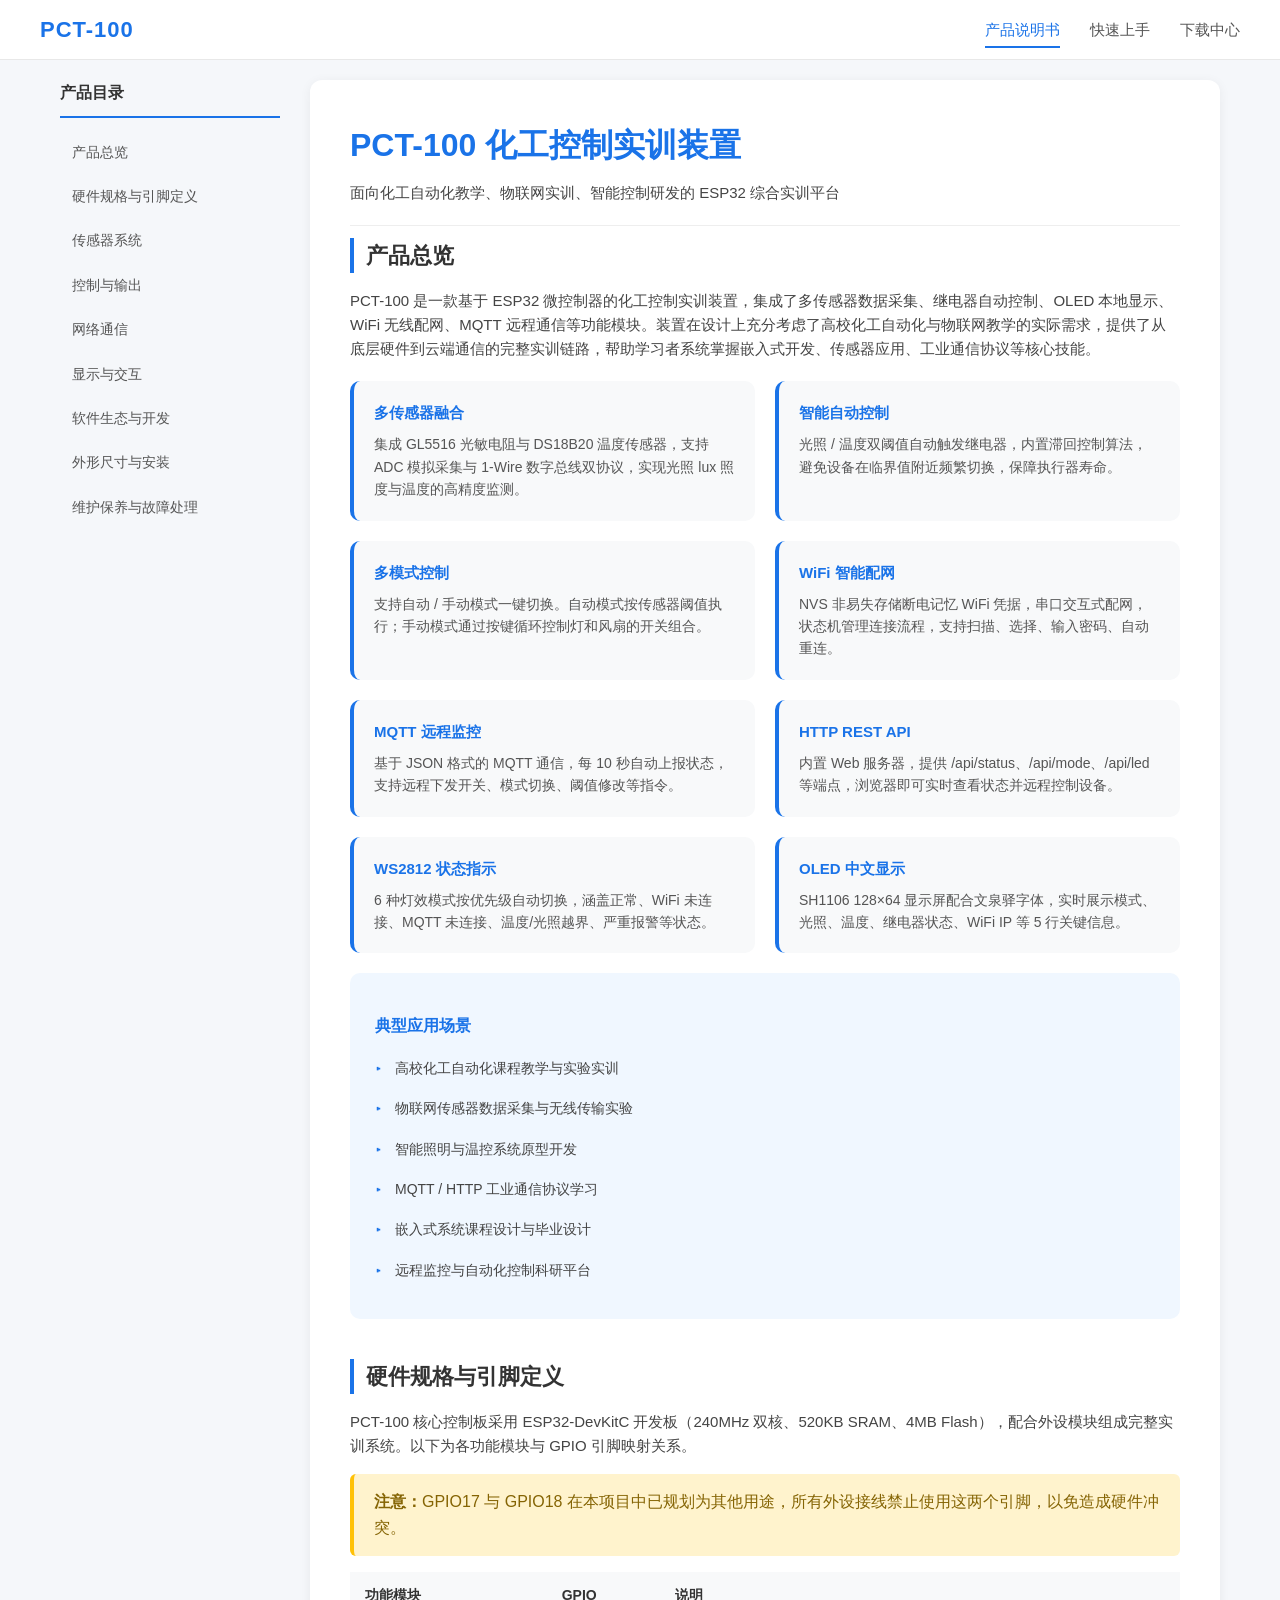
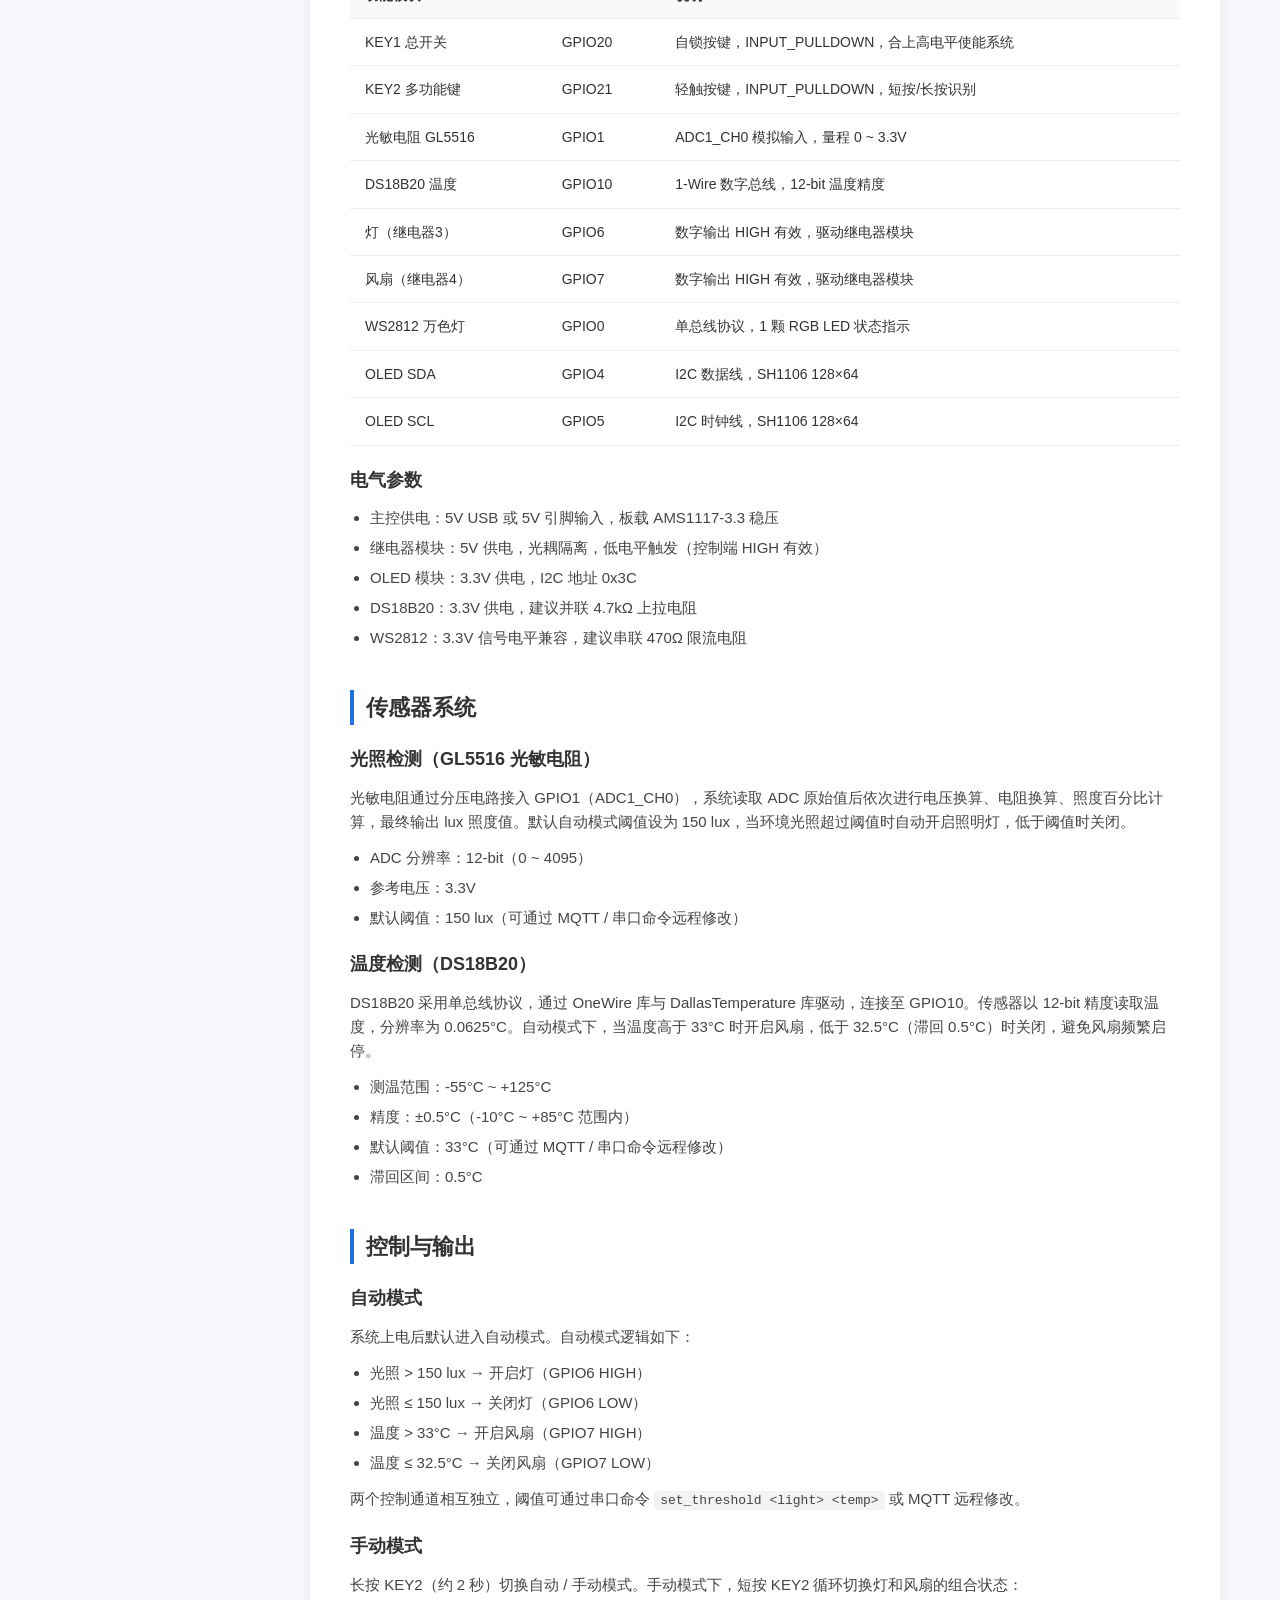
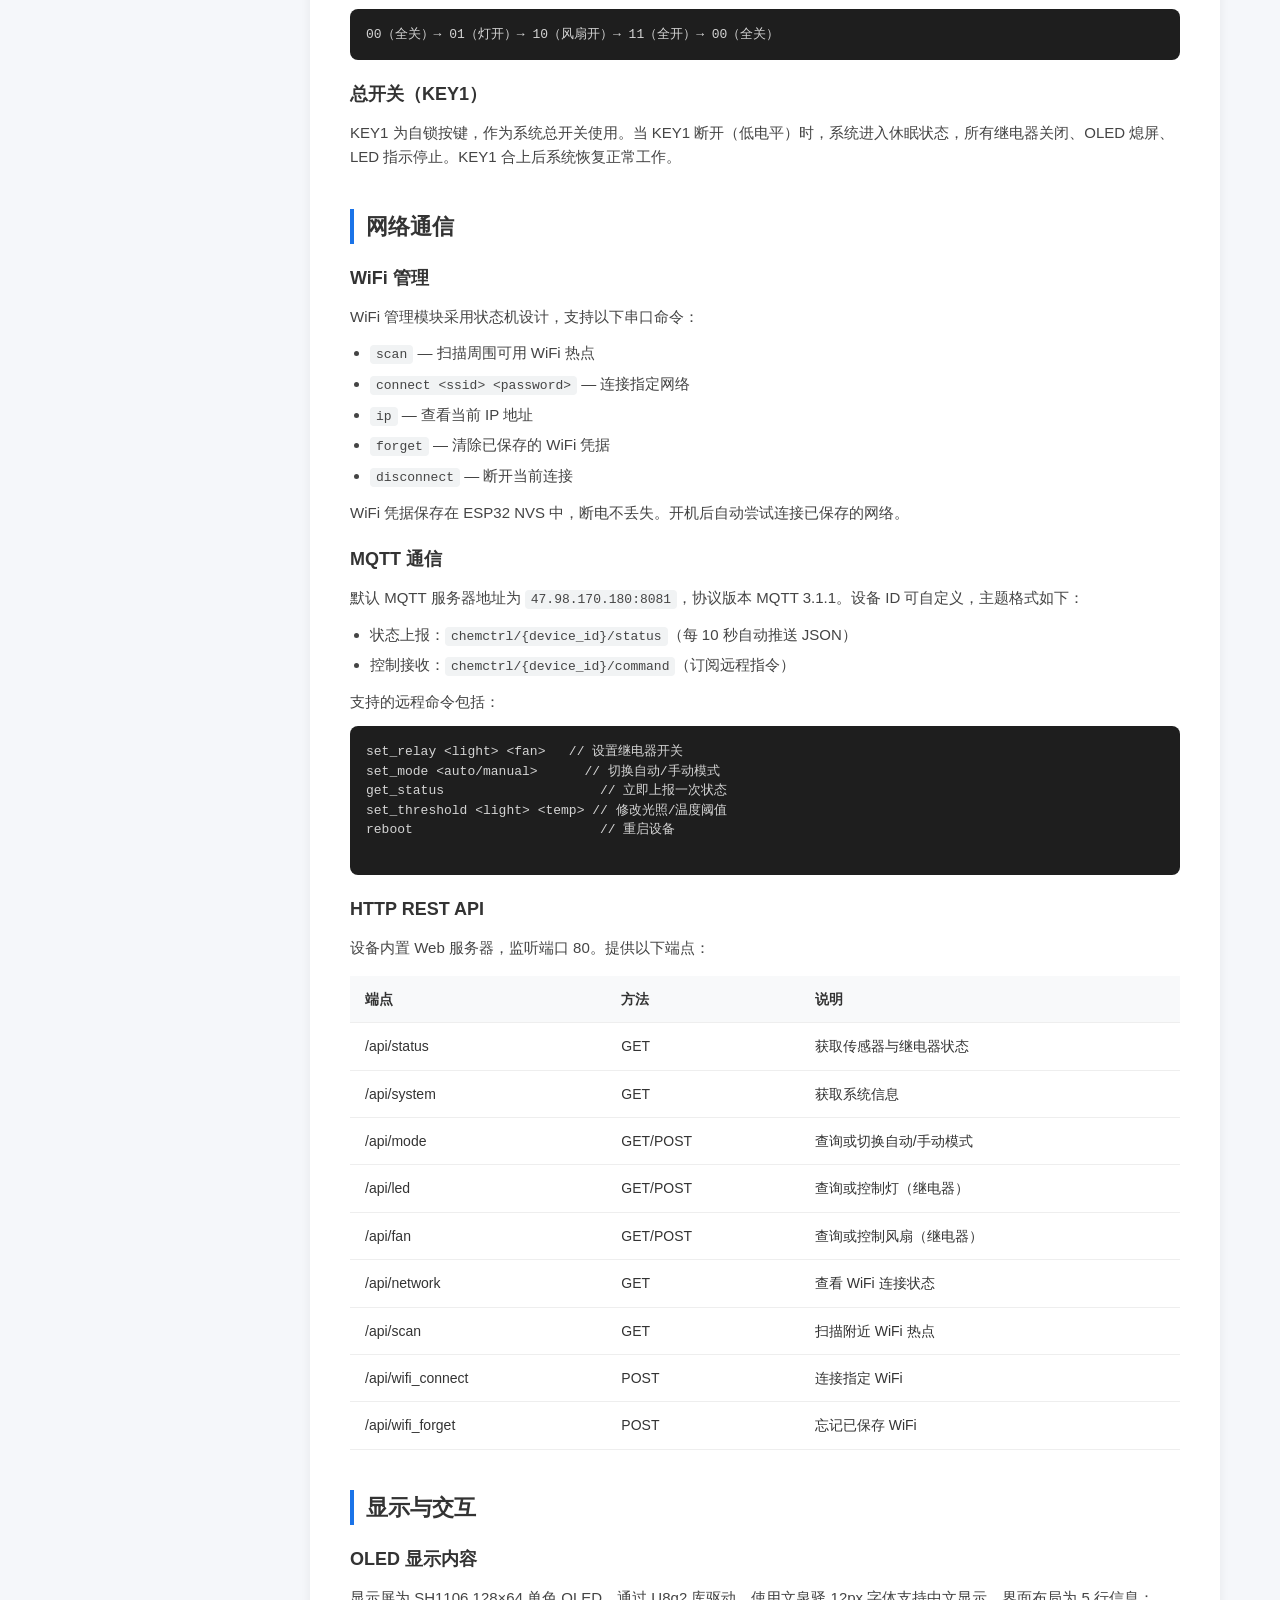
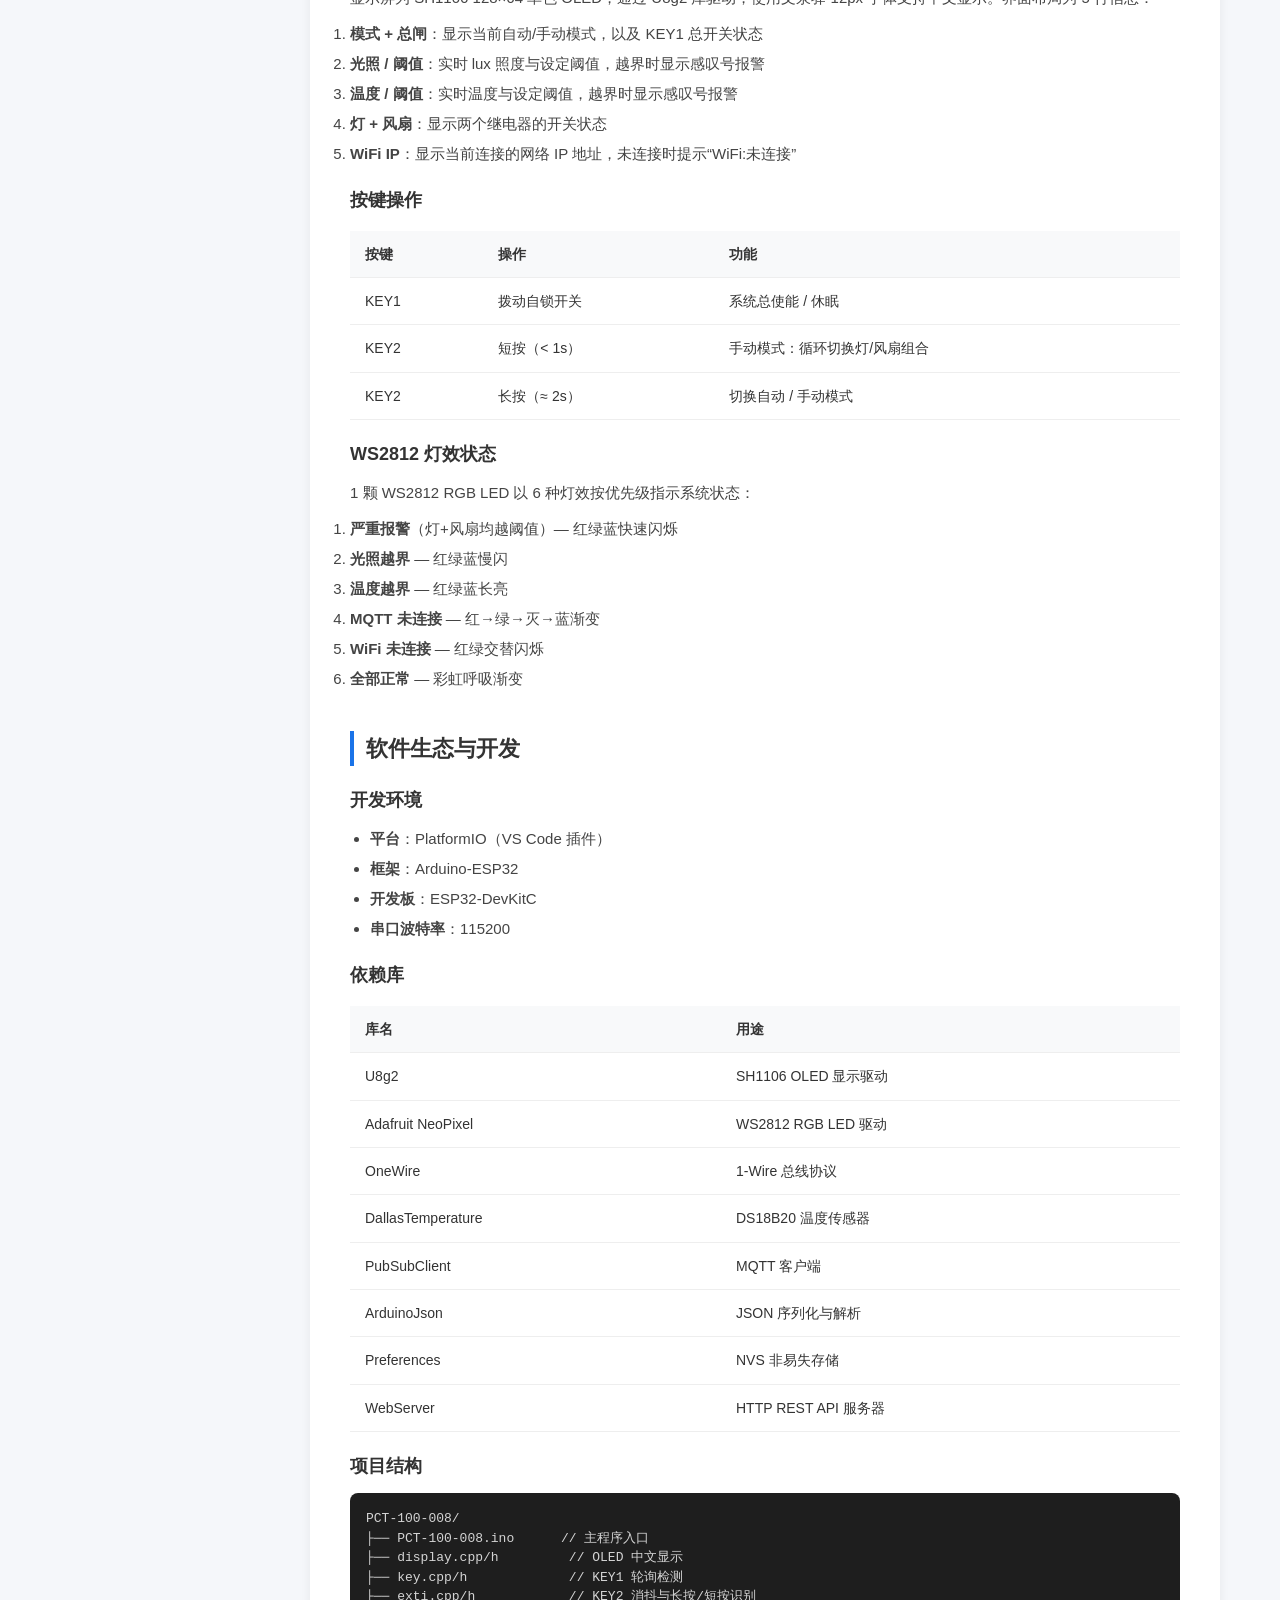
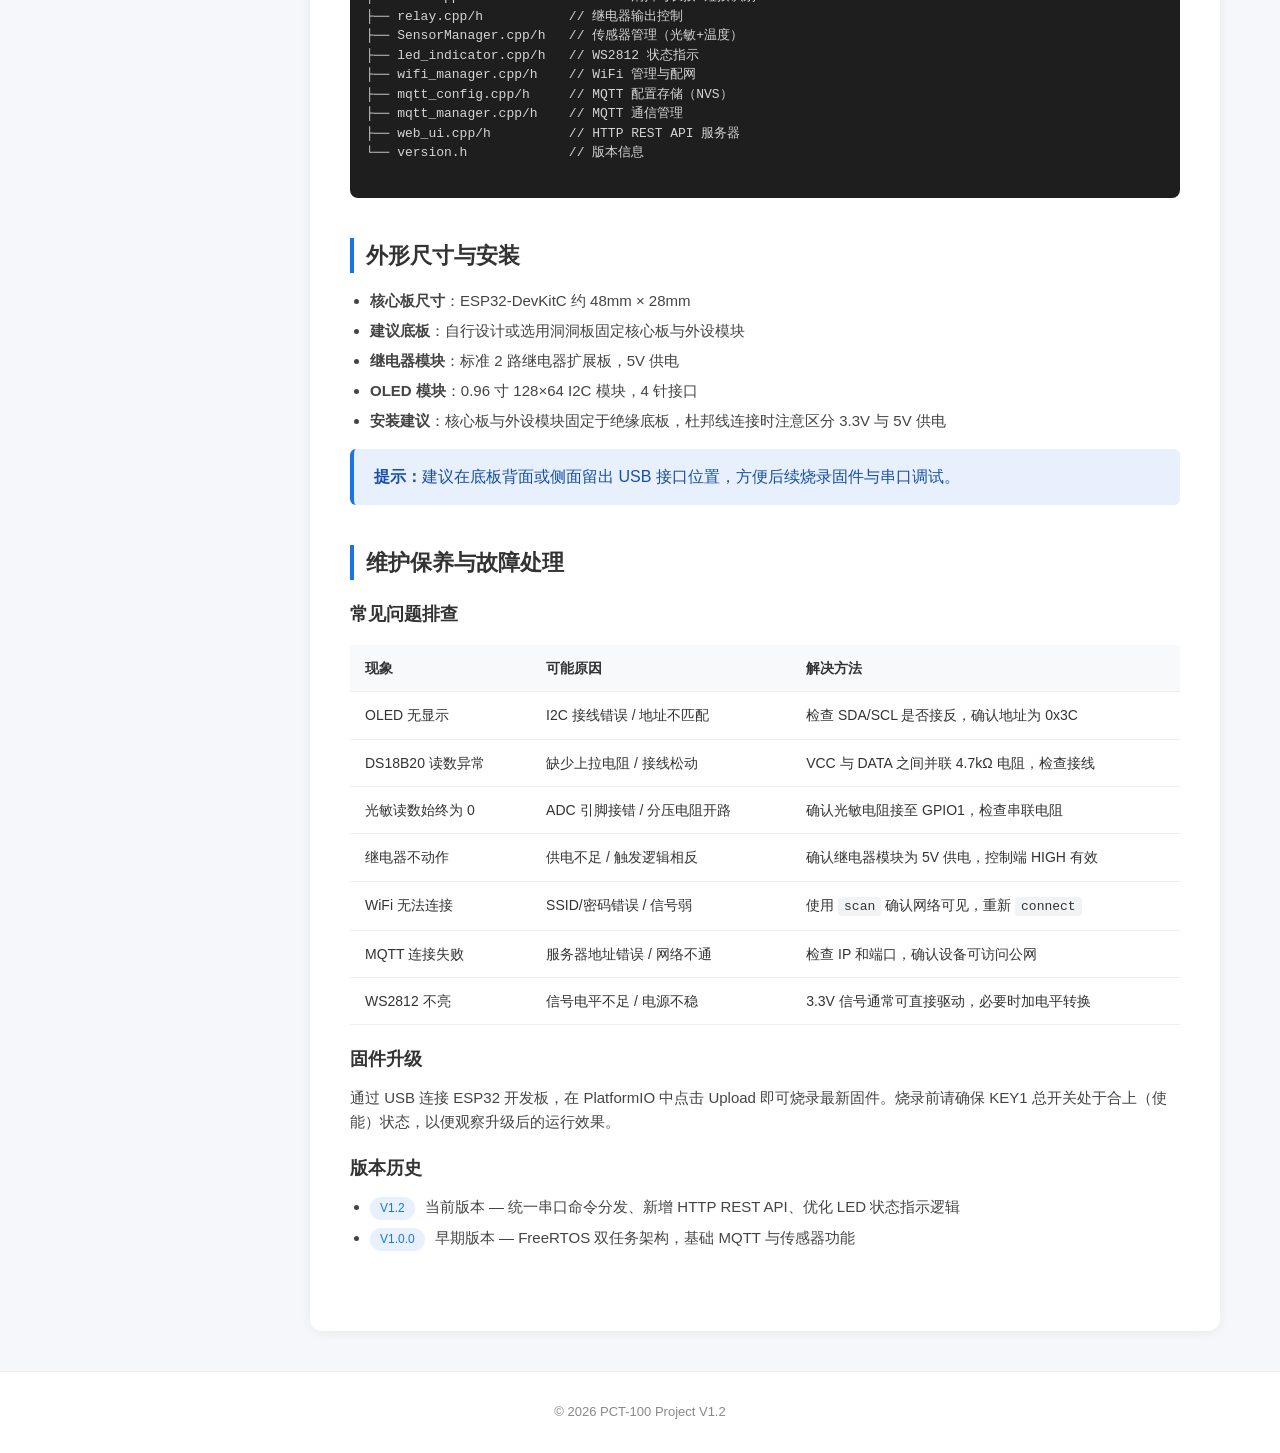
==== index.html @ 41d9aa12 "fix: move website files to repo root for GitHub Pages" ====
<!DOCTYPE html>
<html lang="zh-CN">
<head>
  <meta charset="UTF-8">
  <meta name="viewport" content="width=device-width, initial-scale=1.0">
  <title>PCT-100 化工控制实训装置 - 产品说明书</title>
  <link rel="stylesheet" href="css/style.css">
</head>
<body>

  <!-- 顶部导航 -->
  <nav class="top-nav">
    <div class="logo">PCT-100</div>
    <ul>
      <li><a href="index.html" class="active">产品说明书</a></li>
      <li><a href="guide.html">快速上手</a></li>
      <li><a href="downloads.html">下载中心</a></li>
    </ul>
  </nav>

  <!-- 主体 -->
  <div class="main-container">
    <!-- 左侧锚点菜单 -->
    <aside class="sidebar">
      <h3>产品目录</h3>
      <ul>
        <li><a href="#overview">产品总览</a></li>
        <li><a href="#hardware">硬件规格与引脚定义</a></li>
        <li><a href="#sensor">传感器系统</a></li>
        <li><a href="#control">控制与输出</a></li>
        <li><a href="#network">网络通信</a></li>
        <li><a href="#display">显示与交互</a></li>
        <li><a href="#software">软件生态与开发</a></li>
        <li><a href="#specs">外形尺寸与安装</a></li>
        <li><a href="#maintenance">维护保养与故障处理</a></li>
      </ul>
    </aside>

    <!-- 右侧内容 -->
    <main class="content">
      <h1>PCT-100 化工控制实训装置</h1>
      <p class="subtitle">面向化工自动化教学、物联网实训、智能控制研发的 ESP32 综合实训平台</p>

      <!-- 产品总览 -->
      <section id="overview">
        <h2>产品总览</h2>
        <p>PCT-100 是一款基于 ESP32 微控制器的化工控制实训装置，集成了多传感器数据采集、继电器自动控制、OLED 本地显示、WiFi 无线配网、MQTT 远程通信等功能模块。装置在设计上充分考虑了高校化工自动化与物联网教学的实际需求，提供了从底层硬件到云端通信的完整实训链路，帮助学习者系统掌握嵌入式开发、传感器应用、工业通信协议等核心技能。</p>

        <div class="highlights">
          <div class="highlight-item">
            <h4>多传感器融合</h4>
            <p>集成 GL5516 光敏电阻与 DS18B20 温度传感器，支持 ADC 模拟采集与 1-Wire 数字总线双协议，实现光照 lux 照度与温度的高精度监测。</p>
          </div>
          <div class="highlight-item">
            <h4>智能自动控制</h4>
            <p>光照 / 温度双阈值自动触发继电器，内置滞回控制算法，避免设备在临界值附近频繁切换，保障执行器寿命。</p>
          </div>
          <div class="highlight-item">
            <h4>多模式控制</h4>
            <p>支持自动 / 手动模式一键切换。自动模式按传感器阈值执行；手动模式通过按键循环控制灯和风扇的开关组合。</p>
          </div>
          <div class="highlight-item">
            <h4>WiFi 智能配网</h4>
            <p>NVS 非易失存储断电记忆 WiFi 凭据，串口交互式配网，状态机管理连接流程，支持扫描、选择、输入密码、自动重连。</p>
          </div>
          <div class="highlight-item">
            <h4>MQTT 远程监控</h4>
            <p>基于 JSON 格式的 MQTT 通信，每 10 秒自动上报状态，支持远程下发开关、模式切换、阈值修改等指令。</p>
          </div>
          <div class="highlight-item">
            <h4>HTTP REST API</h4>
            <p>内置 Web 服务器，提供 /api/status、/api/mode、/api/led 等端点，浏览器即可实时查看状态并远程控制设备。</p>
          </div>
          <div class="highlight-item">
            <h4>WS2812 状态指示</h4>
            <p>6 种灯效模式按优先级自动切换，涵盖正常、WiFi 未连接、MQTT 未连接、温度/光照越界、严重报警等状态。</p>
          </div>
          <div class="highlight-item">
            <h4>OLED 中文显示</h4>
            <p>SH1106 128×64 显示屏配合文泉驿字体，实时展示模式、光照、温度、继电器状态、WiFi IP 等 5 行关键信息。</p>
          </div>
        </div>

        <div class="scenarios">
          <h3>典型应用场景</h3>
          <ul>
            <li>高校化工自动化课程教学与实验实训</li>
            <li>物联网传感器数据采集与无线传输实验</li>
            <li>智能照明与温控系统原型开发</li>
            <li>MQTT / HTTP 工业通信协议学习</li>
            <li>嵌入式系统课程设计与毕业设计</li>
            <li>远程监控与自动化控制科研平台</li>
          </ul>
        </div>
      </section>

      <!-- 硬件规格与引脚定义 -->
      <section id="hardware">
        <h2>硬件规格与引脚定义</h2>
        <p>PCT-100 核心控制板采用 ESP32-DevKitC 开发板（240MHz 双核、520KB SRAM、4MB Flash），配合外设模块组成完整实训系统。以下为各功能模块与 GPIO 引脚映射关系。</p>

        <div class="warning-box">
          <strong>注意：</strong>GPIO17 与 GPIO18 在本项目中已规划为其他用途，所有外设接线禁止使用这两个引脚，以免造成硬件冲突。
        </div>

        <table class="data-table">
          <thead>
            <tr><th>功能模块</th><th>GPIO</th><th>说明</th></tr>
          </thead>
          <tbody>
            <tr><td>KEY1 总开关</td><td>GPIO20</td><td>自锁按键，INPUT_PULLDOWN，合上高电平使能系统</td></tr>
            <tr><td>KEY2 多功能键</td><td>GPIO21</td><td>轻触按键，INPUT_PULLDOWN，短按/长按识别</td></tr>
            <tr><td>光敏电阻 GL5516</td><td>GPIO1</td><td>ADC1_CH0 模拟输入，量程 0 ~ 3.3V</td></tr>
            <tr><td>DS18B20 温度</td><td>GPIO10</td><td>1-Wire 数字总线，12-bit 温度精度</td></tr>
            <tr><td>灯（继电器3）</td><td>GPIO6</td><td>数字输出 HIGH 有效，驱动继电器模块</td></tr>
            <tr><td>风扇（继电器4）</td><td>GPIO7</td><td>数字输出 HIGH 有效，驱动继电器模块</td></tr>
            <tr><td>WS2812 万色灯</td><td>GPIO0</td><td>单总线协议，1 颗 RGB LED 状态指示</td></tr>
            <tr><td>OLED SDA</td><td>GPIO4</td><td>I2C 数据线，SH1106 128×64</td></tr>
            <tr><td>OLED SCL</td><td>GPIO5</td><td>I2C 时钟线，SH1106 128×64</td></tr>
          </tbody>
        </table>

        <h3>电气参数</h3>
        <ul>
          <li>主控供电：5V USB 或 5V 引脚输入，板载 AMS1117-3.3 稳压</li>
          <li>继电器模块：5V 供电，光耦隔离，低电平触发（控制端 HIGH 有效）</li>
          <li>OLED 模块：3.3V 供电，I2C 地址 0x3C</li>
          <li>DS18B20：3.3V 供电，建议并联 4.7kΩ 上拉电阻</li>
          <li>WS2812：3.3V 信号电平兼容，建议串联 470Ω 限流电阻</li>
        </ul>
      </section>

      <!-- 传感器系统 -->
      <section id="sensor">
        <h2>传感器系统</h2>

        <h3>光照检测（GL5516 光敏电阻）</h3>
        <p>光敏电阻通过分压电路接入 GPIO1（ADC1_CH0），系统读取 ADC 原始值后依次进行电压换算、电阻换算、照度百分比计算，最终输出 lux 照度值。默认自动模式阈值设为 150 lux，当环境光照超过阈值时自动开启照明灯，低于阈值时关闭。</p>
        <ul>
          <li>ADC 分辨率：12-bit（0 ~ 4095）</li>
          <li>参考电压：3.3V</li>
          <li>默认阈值：150 lux（可通过 MQTT / 串口命令远程修改）</li>
        </ul>

        <h3>温度检测（DS18B20）</h3>
        <p>DS18B20 采用单总线协议，通过 OneWire 库与 DallasTemperature 库驱动，连接至 GPIO10。传感器以 12-bit 精度读取温度，分辨率为 0.0625°C。自动模式下，当温度高于 33°C 时开启风扇，低于 32.5°C（滞回 0.5°C）时关闭，避免风扇频繁启停。</p>
        <ul>
          <li>测温范围：-55°C ~ +125°C</li>
          <li>精度：±0.5°C（-10°C ~ +85°C 范围内）</li>
          <li>默认阈值：33°C（可通过 MQTT / 串口命令远程修改）</li>
          <li>滞回区间：0.5°C</li>
        </ul>
      </section>

      <!-- 控制与输出 -->
      <section id="control">
        <h2>控制与输出</h2>

        <h3>自动模式</h3>
        <p>系统上电后默认进入自动模式。自动模式逻辑如下：</p>
        <ul>
          <li>光照 &gt; 150 lux → 开启灯（GPIO6 HIGH）</li>
          <li>光照 ≤ 150 lux → 关闭灯（GPIO6 LOW）</li>
          <li>温度 &gt; 33°C → 开启风扇（GPIO7 HIGH）</li>
          <li>温度 ≤ 32.5°C → 关闭风扇（GPIO7 LOW）</li>
        </ul>
        <p>两个控制通道相互独立，阈值可通过串口命令 <code>set_threshold &lt;light&gt; &lt;temp&gt;</code> 或 MQTT 远程修改。</p>

        <h3>手动模式</h3>
        <p>长按 KEY2（约 2 秒）切换自动 / 手动模式。手动模式下，短按 KEY2 循环切换灯和风扇的组合状态：</p>
        <pre>00（全关）→ 01（灯开）→ 10（风扇开）→ 11（全开）→ 00（全关）</pre>

        <h3>总开关（KEY1）</h3>
        <p>KEY1 为自锁按键，作为系统总开关使用。当 KEY1 断开（低电平）时，系统进入休眠状态，所有继电器关闭、OLED 熄屏、LED 指示停止。KEY1 合上后系统恢复正常工作。</p>
      </section>

      <!-- 网络通信 -->
      <section id="network">
        <h2>网络通信</h2>

        <h3>WiFi 管理</h3>
        <p>WiFi 管理模块采用状态机设计，支持以下串口命令：</p>
        <ul>
          <li><code>scan</code> — 扫描周围可用 WiFi 热点</li>
          <li><code>connect &lt;ssid&gt; &lt;password&gt;</code> — 连接指定网络</li>
          <li><code>ip</code> — 查看当前 IP 地址</li>
          <li><code>forget</code> — 清除已保存的 WiFi 凭据</li>
          <li><code>disconnect</code> — 断开当前连接</li>
        </ul>
        <p>WiFi 凭据保存在 ESP32 NVS 中，断电不丢失。开机后自动尝试连接已保存的网络。</p>

        <h3>MQTT 通信</h3>
        <p>默认 MQTT 服务器地址为 <code>47.98.170.180:8081</code>，协议版本 MQTT 3.1.1。设备 ID 可自定义，主题格式如下：</p>
        <ul>
          <li>状态上报：<code>chemctrl/{device_id}/status</code>（每 10 秒自动推送 JSON）</li>
          <li>控制接收：<code>chemctrl/{device_id}/command</code>（订阅远程指令）</li>
        </ul>
        <p>支持的远程命令包括：</p>
        <pre>
set_relay &lt;light&gt; &lt;fan&gt;   // 设置继电器开关
set_mode &lt;auto/manual&gt;      // 切换自动/手动模式
get_status                    // 立即上报一次状态
set_threshold &lt;light&gt; &lt;temp&gt; // 修改光照/温度阈值
reboot                        // 重启设备
        </pre>

        <h3>HTTP REST API</h3>
        <p>设备内置 Web 服务器，监听端口 80。提供以下端点：</p>
        <table class="data-table">
          <thead>
            <tr><th>端点</th><th>方法</th><th>说明</th></tr>
          </thead>
          <tbody>
            <tr><td>/api/status</td><td>GET</td><td>获取传感器与继电器状态</td></tr>
            <tr><td>/api/system</td><td>GET</td><td>获取系统信息</td></tr>
            <tr><td>/api/mode</td><td>GET/POST</td><td>查询或切换自动/手动模式</td></tr>
            <tr><td>/api/led</td><td>GET/POST</td><td>查询或控制灯（继电器）</td></tr>
            <tr><td>/api/fan</td><td>GET/POST</td><td>查询或控制风扇（继电器）</td></tr>
            <tr><td>/api/network</td><td>GET</td><td>查看 WiFi 连接状态</td></tr>
            <tr><td>/api/scan</td><td>GET</td><td>扫描附近 WiFi 热点</td></tr>
            <tr><td>/api/wifi_connect</td><td>POST</td><td>连接指定 WiFi</td></tr>
            <tr><td>/api/wifi_forget</td><td>POST</td><td>忘记已保存 WiFi</td></tr>
          </tbody>
        </table>
      </section>

      <!-- 显示与交互 -->
      <section id="display">
        <h2>显示与交互</h2>

        <h3>OLED 显示内容</h3>
        <p>显示屏为 SH1106 128×64 单色 OLED，通过 U8g2 库驱动，使用文泉驿 12px 字体支持中文显示。界面布局为 5 行信息：</p>
        <ol>
          <li><strong>模式 + 总闸</strong>：显示当前自动/手动模式，以及 KEY1 总开关状态</li>
          <li><strong>光照 / 阈值</strong>：实时 lux 照度与设定阈值，越界时显示感叹号报警</li>
          <li><strong>温度 / 阈值</strong>：实时温度与设定阈值，越界时显示感叹号报警</li>
          <li><strong>灯 + 风扇</strong>：显示两个继电器的开关状态</li>
          <li><strong>WiFi IP</strong>：显示当前连接的网络 IP 地址，未连接时提示“WiFi:未连接”</li>
        </ol>

        <h3>按键操作</h3>
        <table class="data-table">
          <thead>
            <tr><th>按键</th><th>操作</th><th>功能</th></tr>
          </thead>
          <tbody>
            <tr><td>KEY1</td><td>拨动自锁开关</td><td>系统总使能 / 休眠</td></tr>
            <tr><td>KEY2</td><td>短按（< 1s）</td><td>手动模式：循环切换灯/风扇组合</td></tr>
            <tr><td>KEY2</td><td>长按（≈ 2s）</td><td>切换自动 / 手动模式</td></tr>
          </tbody>
        </table>

        <h3>WS2812 灯效状态</h3>
        <p>1 颗 WS2812 RGB LED 以 6 种灯效按优先级指示系统状态：</p>
        <ol>
          <li><strong>严重报警</strong>（灯+风扇均越阈值）— 红绿蓝快速闪烁</li>
          <li><strong>光照越界</strong> — 红绿蓝慢闪</li>
          <li><strong>温度越界</strong> — 红绿蓝长亮</li>
          <li><strong>MQTT 未连接</strong> — 红→绿→灭→蓝渐变</li>
          <li><strong>WiFi 未连接</strong> — 红绿交替闪烁</li>
          <li><strong>全部正常</strong> — 彩虹呼吸渐变</li>
        </ol>
      </section>

      <!-- 软件生态与开发 -->
      <section id="software">
        <h2>软件生态与开发</h2>

        <h3>开发环境</h3>
        <ul>
          <li><strong>平台</strong>：PlatformIO（VS Code 插件）</li>
          <li><strong>框架</strong>：Arduino-ESP32</li>
          <li><strong>开发板</strong>：ESP32-DevKitC</li>
          <li><strong>串口波特率</strong>：115200</li>
        </ul>

        <h3>依赖库</h3>
        <table class="data-table">
          <thead>
            <tr><th>库名</th><th>用途</th></tr>
          </thead>
          <tbody>
            <tr><td>U8g2</td><td>SH1106 OLED 显示驱动</td></tr>
            <tr><td>Adafruit NeoPixel</td><td>WS2812 RGB LED 驱动</td></tr>
            <tr><td>OneWire</td><td>1-Wire 总线协议</td></tr>
            <tr><td>DallasTemperature</td><td>DS18B20 温度传感器</td></tr>
            <tr><td>PubSubClient</td><td>MQTT 客户端</td></tr>
            <tr><td>ArduinoJson</td><td>JSON 序列化与解析</td></tr>
            <tr><td>Preferences</td><td>NVS 非易失存储</td></tr>
            <tr><td>WebServer</td><td>HTTP REST API 服务器</td></tr>
          </tbody>
        </table>

        <h3>项目结构</h3>
        <pre>
PCT-100-008/
├── PCT-100-008.ino      // 主程序入口
├── display.cpp/h         // OLED 中文显示
├── key.cpp/h             // KEY1 轮询检测
├── exti.cpp/h            // KEY2 消抖与长按/短按识别
├── relay.cpp/h           // 继电器输出控制
├── SensorManager.cpp/h   // 传感器管理（光敏+温度）
├── led_indicator.cpp/h   // WS2812 状态指示
├── wifi_manager.cpp/h    // WiFi 管理与配网
├── mqtt_config.cpp/h     // MQTT 配置存储（NVS）
├── mqtt_manager.cpp/h    // MQTT 通信管理
├── web_ui.cpp/h          // HTTP REST API 服务器
└── version.h             // 版本信息
        </pre>
      </section>

      <!-- 外形尺寸与安装 -->
      <section id="specs">
        <h2>外形尺寸与安装</h2>
        <ul>
          <li><strong>核心板尺寸</strong>：ESP32-DevKitC 约 48mm × 28mm</li>
          <li><strong>建议底板</strong>：自行设计或选用洞洞板固定核心板与外设模块</li>
          <li><strong>继电器模块</strong>：标准 2 路继电器扩展板，5V 供电</li>
          <li><strong>OLED 模块</strong>：0.96 寸 128×64 I2C 模块，4 针接口</li>
          <li><strong>安装建议</strong>：核心板与外设模块固定于绝缘底板，杜邦线连接时注意区分 3.3V 与 5V 供电</li>
        </ul>
        <div class="info-box">
          <strong>提示：</strong>建议在底板背面或侧面留出 USB 接口位置，方便后续烧录固件与串口调试。
        </div>
      </section>

      <!-- 维护保养与故障处理 -->
      <section id="maintenance">
        <h2>维护保养与故障处理</h2>

        <h3>常见问题排查</h3>
        <table class="data-table">
          <thead>
            <tr><th>现象</th><th>可能原因</th><th>解决方法</th></tr>
          </thead>
          <tbody>
            <tr>
              <td>OLED 无显示</td>
              <td>I2C 接线错误 / 地址不匹配</td>
              <td>检查 SDA/SCL 是否接反，确认地址为 0x3C</td>
            </tr>
            <tr>
              <td>DS18B20 读数异常</td>
              <td>缺少上拉电阻 / 接线松动</td>
              <td>VCC 与 DATA 之间并联 4.7kΩ 电阻，检查接线</td>
            </tr>
            <tr>
              <td>光敏读数始终为 0</td>
              <td>ADC 引脚接错 / 分压电阻开路</td>
              <td>确认光敏电阻接至 GPIO1，检查串联电阻</td>
            </tr>
            <tr>
              <td>继电器不动作</td>
              <td>供电不足 / 触发逻辑相反</td>
              <td>确认继电器模块为 5V 供电，控制端 HIGH 有效</td>
            </tr>
            <tr>
              <td>WiFi 无法连接</td>
              <td>SSID/密码错误 / 信号弱</td>
              <td>使用 <code>scan</code> 确认网络可见，重新 <code>connect</code></td>
            </tr>
            <tr>
              <td>MQTT 连接失败</td>
              <td>服务器地址错误 / 网络不通</td>
              <td>检查 IP 和端口，确认设备可访问公网</td>
            </tr>
            <tr>
              <td>WS2812 不亮</td>
              <td>信号电平不足 / 电源不稳</td>
              <td>3.3V 信号通常可直接驱动，必要时加电平转换</td>
            </tr>
          </tbody>
        </table>

        <h3>固件升级</h3>
        <p>通过 USB 连接 ESP32 开发板，在 PlatformIO 中点击 Upload 即可烧录最新固件。烧录前请确保 KEY1 总开关处于合上（使能）状态，以便观察升级后的运行效果。</p>

        <h3>版本历史</h3>
        <ul>
          <li><span class="tag">V1.2</span> 当前版本 — 统一串口命令分发、新增 HTTP REST API、优化 LED 状态指示逻辑</li>
          <li><span class="tag">V1.0.0</span> 早期版本 — FreeRTOS 双任务架构，基础 MQTT 与传感器功能</li>
        </ul>
      </section>

    </main>
  </div>

  <footer>© 2026 PCT-100 Project V1.2</footer>

</body>
</html>
---- css/style.css ----
/* PCT-100 化工控制实训装置 - 产品说明书网站样式 */
* { margin: 0; padding: 0; box-sizing: border-box; }

body {
  font-family: -apple-system, BlinkMacSystemFont, "Segoe UI", Roboto, "Helvetica Neue", Arial, "PingFang SC", "Microsoft YaHei", sans-serif;
  background: #f5f7fa;
  color: #333;
  line-height: 1.6;
}

/* 顶部导航 */
.top-nav {
  position: fixed;
  top: 0; left: 0; right: 0;
  height: 60px;
  background: #fff;
  border-bottom: 1px solid #e8e8e8;
  display: flex;
  align-items: center;
  justify-content: space-between;
  padding: 0 40px;
  z-index: 1000;
}

.logo {
  font-size: 22px;
  font-weight: 700;
  color: #1a73e8;
  letter-spacing: 1px;
}

.top-nav ul {
  list-style: none;
  display: flex;
  gap: 30px;
}

.top-nav a {
  text-decoration: none;
  color: #555;
  font-size: 15px;
  padding: 8px 0;
  border-bottom: 2px solid transparent;
  transition: all 0.2s;
}

.top-nav a:hover,
.top-nav a.active {
  color: #1a73e8;
  border-bottom-color: #1a73e8;
}

/* 主体容器 */
.main-container {
  display: flex;
  max-width: 1200px;
  margin: 80px auto 40px;
  padding: 0 20px;
  gap: 30px;
}

/* 侧边栏 */
.sidebar {
  width: 220px;
  flex-shrink: 0;
  position: sticky;
  top: 80px;
  height: fit-content;
}

.sidebar h3 {
  font-size: 16px;
  color: #333;
  margin-bottom: 15px;
  padding-bottom: 10px;
  border-bottom: 2px solid #1a73e8;
}

.sidebar ul {
  list-style: none;
}

.sidebar li {
  margin-bottom: 6px;
}

.sidebar a {
  display: block;
  text-decoration: none;
  color: #555;
  font-size: 14px;
  padding: 8px 12px;
  border-radius: 6px;
  transition: all 0.2s;
}

.sidebar a:hover {
  background: #e8f0fe;
  color: #1a73e8;
}

/* 内容区 */
.content {
  flex: 1;
  background: #fff;
  border-radius: 12px;
  padding: 40px;
  box-shadow: 0 2px 12px rgba(0,0,0,0.06);
}

.content h1 {
  font-size: 32px;
  color: #1a73e8;
  margin-bottom: 10px;
}

.subtitle {
  font-size: 16px;
  color: #666;
  margin-bottom: 30px;
  padding-bottom: 20px;
  border-bottom: 1px solid #eee;
}

.content section {
  margin-bottom: 40px;
}

.content h2 {
  font-size: 22px;
  color: #333;
  margin-bottom: 16px;
  padding-left: 12px;
  border-left: 4px solid #1a73e8;
}

.content p {
  margin-bottom: 12px;
  color: #444;
  font-size: 15px;
}

.content h3 {
  font-size: 18px;
  color: #333;
  margin: 20px 0 12px;
}

.content ul {
  margin-left: 20px;
  margin-bottom: 12px;
}

.content li {
  margin-bottom: 6px;
  color: #444;
  font-size: 15px;
}

/* 核心亮点 */
.highlights {
  display: grid;
  grid-template-columns: repeat(2, 1fr);
  gap: 20px;
  margin: 20px 0;
}

.highlight-item {
  background: #f8f9fa;
  border-radius: 10px;
  padding: 20px;
  border-left: 4px solid #1a73e8;
}

.highlight-item h4 {
  font-size: 15px;
  color: #1a73e8;
  margin-bottom: 8px;
}

.highlight-item p {
  font-size: 14px;
  color: #555;
  margin-bottom: 0;
}

/* 应用场景 */
.scenarios {
  background: #f0f7ff;
  border-radius: 10px;
  padding: 20px 25px;
  margin-top: 20px;
}

.scenarios h3 {
  font-size: 16px;
  color: #1a73e8;
  margin-bottom: 12px;
}

.scenarios ul {
  list-style: none;
  margin-left: 0;
}

.scenarios li {
  padding: 6px 0;
  padding-left: 20px;
  position: relative;
  font-size: 14px;
  color: #444;
}

.scenarios li::before {
  content: "▸";
  position: absolute;
  left: 0;
  color: #1a73e8;
}

/* 表格 */
.data-table {
  width: 100%;
  border-collapse: collapse;
  margin: 16px 0;
  font-size: 14px;
}

.data-table th,
.data-table td {
  padding: 12px 15px;
  text-align: left;
  border-bottom: 1px solid #eee;
}

.data-table th {
  background: #f8f9fa;
  font-weight: 600;
  color: #333;
}

.data-table tr:hover {
  background: #f8f9fa;
}

/* 代码块 */
pre {
  background: #1e1e1e;
  color: #d4d4d4;
  padding: 16px;
  border-radius: 8px;
  overflow-x: auto;
  font-size: 13px;
  line-height: 1.5;
  margin: 12px 0;
}

code {
  font-family: "SFMono-Regular", Consolas, "Liberation Mono", Menlo, monospace;
  background: #f1f3f4;
  padding: 2px 6px;
  border-radius: 4px;
  font-size: 13px;
}

pre code {
  background: none;
  padding: 0;
}

/* 警告框 */
.warning-box {
  background: #fff3cd;
  border-left: 4px solid #ffc107;
  padding: 15px 20px;
  border-radius: 6px;
  margin: 16px 0;
  color: #856404;
}

/* 信息框 */
.info-box {
  background: #e8f0fe;
  border-left: 4px solid #1a73e8;
  padding: 15px 20px;
  border-radius: 6px;
  margin: 16px 0;
  color: #174ea6;
}

/* 页脚 */
footer {
  text-align: center;
  padding: 30px;
  color: #888;
  font-size: 13px;
  border-top: 1px solid #eee;
  background: #fff;
}

/* 下载卡片 */
.download-card {
  background: #fff;
  border: 1px solid #e8e8e8;
  border-radius: 10px;
  padding: 25px;
  margin-bottom: 20px;
  transition: box-shadow 0.2s;
}

.download-card:hover {
  box-shadow: 0 4px 20px rgba(0,0,0,0.08);
}

.download-card h3 {
  font-size: 18px;
  color: #333;
  margin-bottom: 8px;
}

.download-card p {
  color: #666;
  font-size: 14px;
  margin-bottom: 15px;
}

.btn {
  display: inline-block;
  padding: 8px 24px;
  background: #1a73e8;
  color: #fff;
  text-decoration: none;
  border-radius: 6px;
  font-size: 14px;
  transition: background 0.2s;
}

.btn:hover {
  background: #1557b0;
}

/* 步骤 */
.step {
  display: flex;
  gap: 20px;
  margin-bottom: 25px;
  padding: 20px;
  background: #f8f9fa;
  border-radius: 10px;
}

.step-number {
  width: 40px;
  height: 40px;
  background: #1a73e8;
  color: #fff;
  border-radius: 50%;
  display: flex;
  align-items: center;
  justify-content: center;
  font-weight: 700;
  flex-shrink: 0;
}

.step-content h4 {
  margin-bottom: 8px;
  color: #333;
}

.step-content p {
  margin-bottom: 0;
  color: #555;
}

/* 标签 */
.tag {
  display: inline-block;
  padding: 2px 10px;
  background: #e8f0fe;
  color: #1a73e8;
  border-radius: 12px;
  font-size: 12px;
  margin-right: 6px;
}

/* 响应式 */
@media (max-width: 768px) {
  .main-container {
    flex-direction: column;
    margin-top: 70px;
  }
  .sidebar {
    width: 100%;
    position: static;
  }
  .highlights {
    grid-template-columns: 1fr;
  }
  .top-nav {
    padding: 0 20px;
  }
  .content {
    padding: 25px;
  }
  .content h1 {
    font-size: 24px;
  }
}
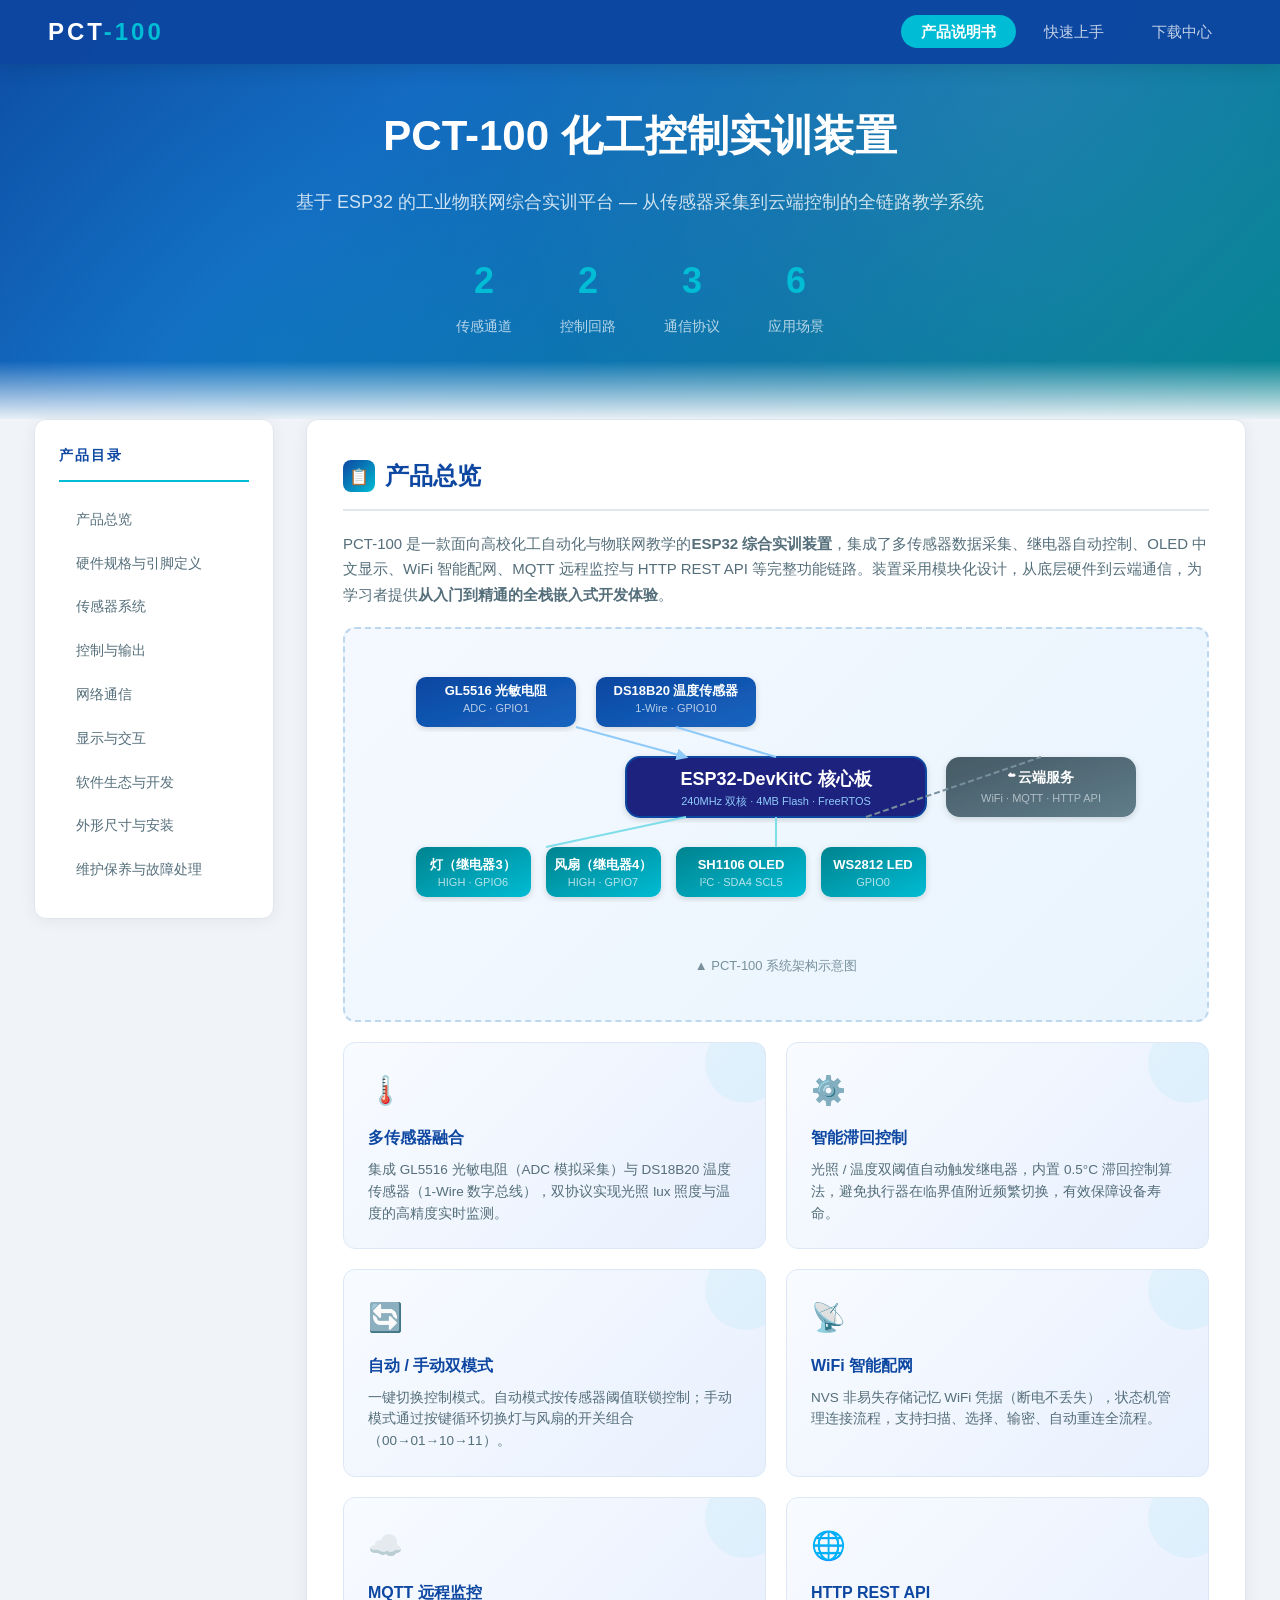
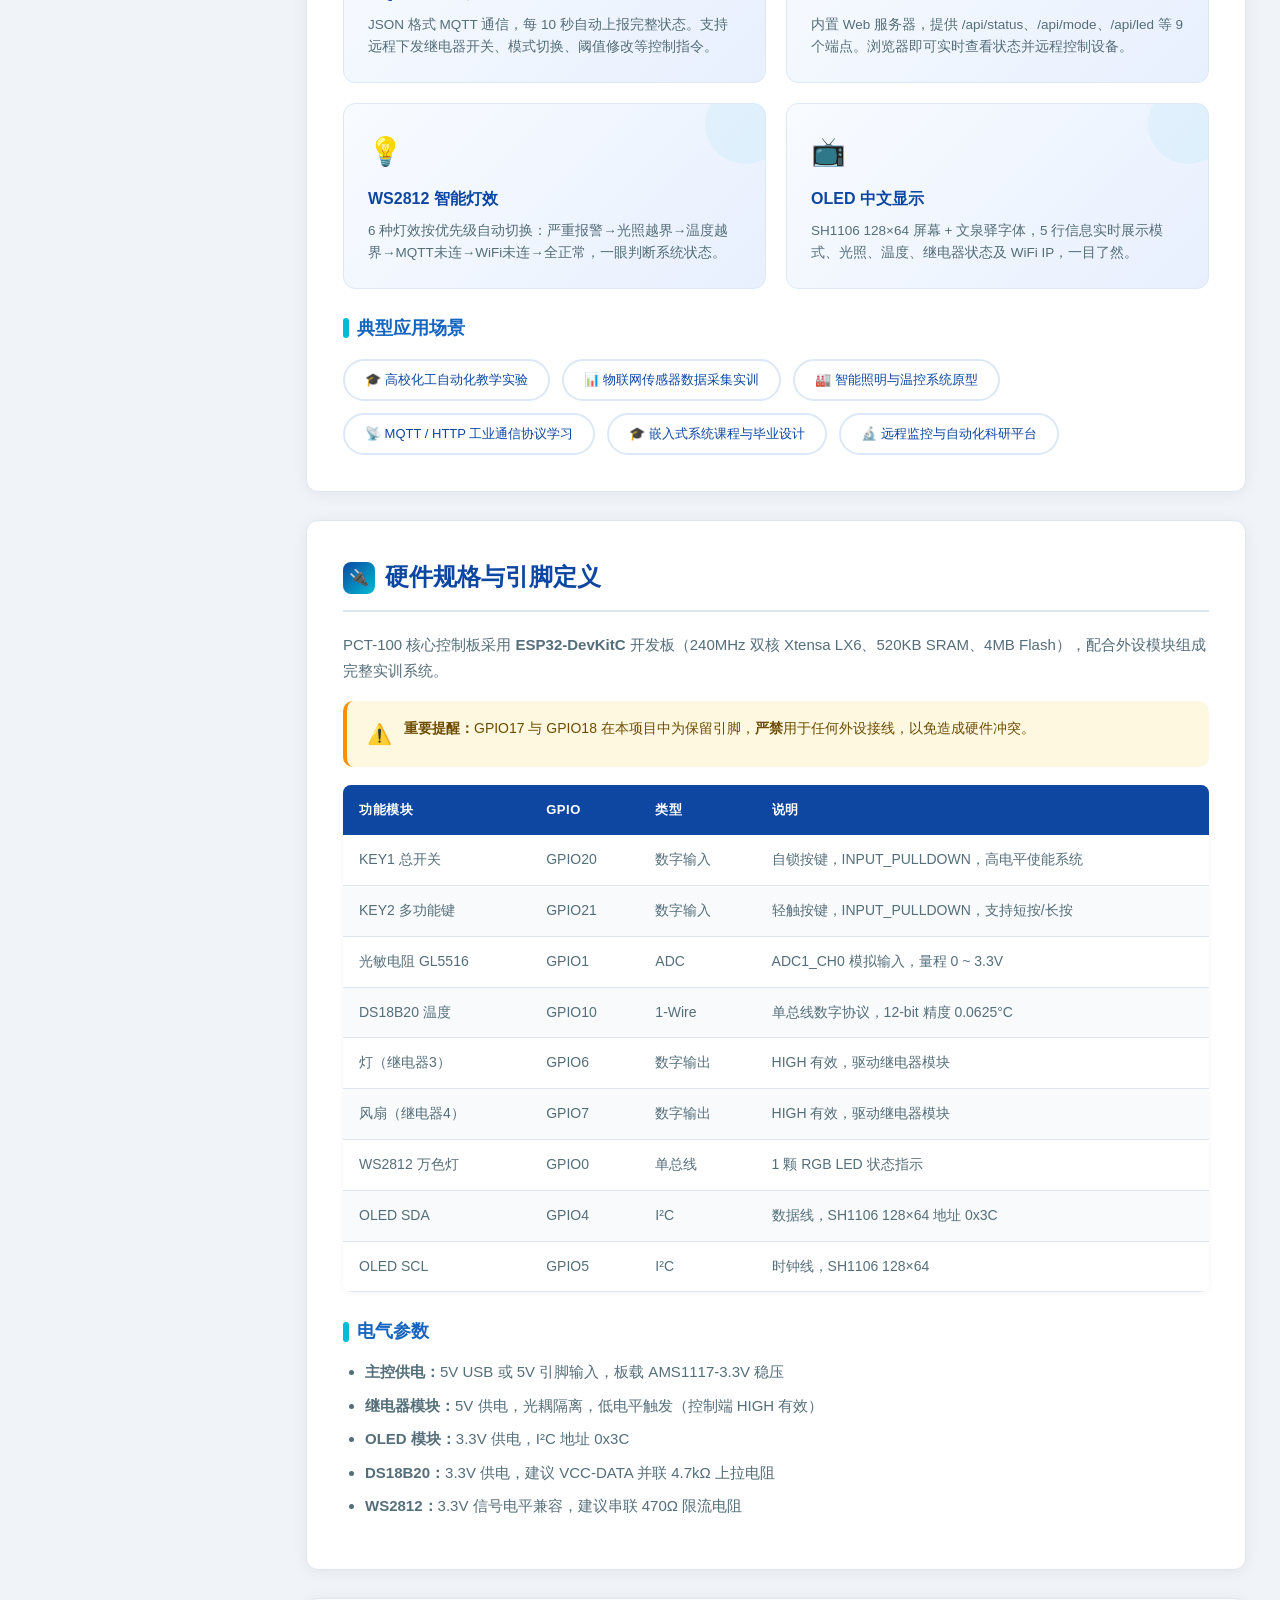
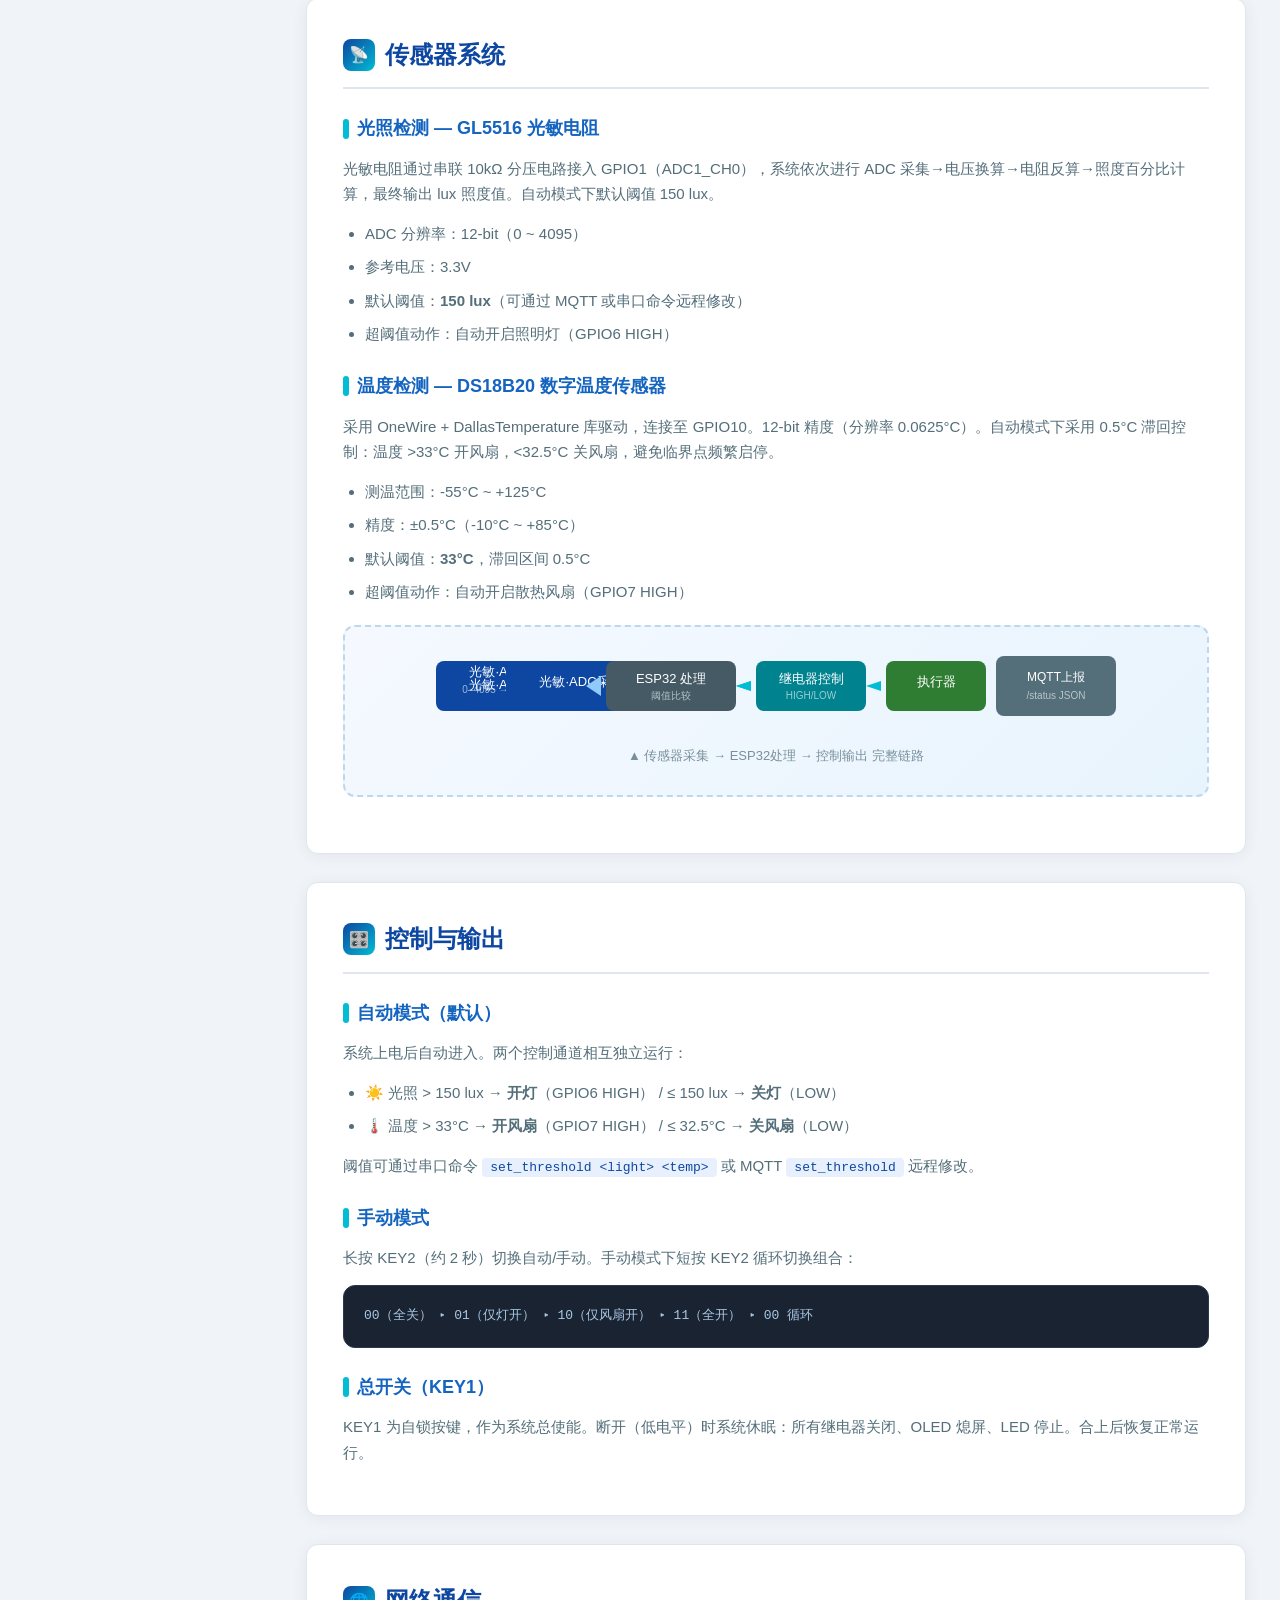
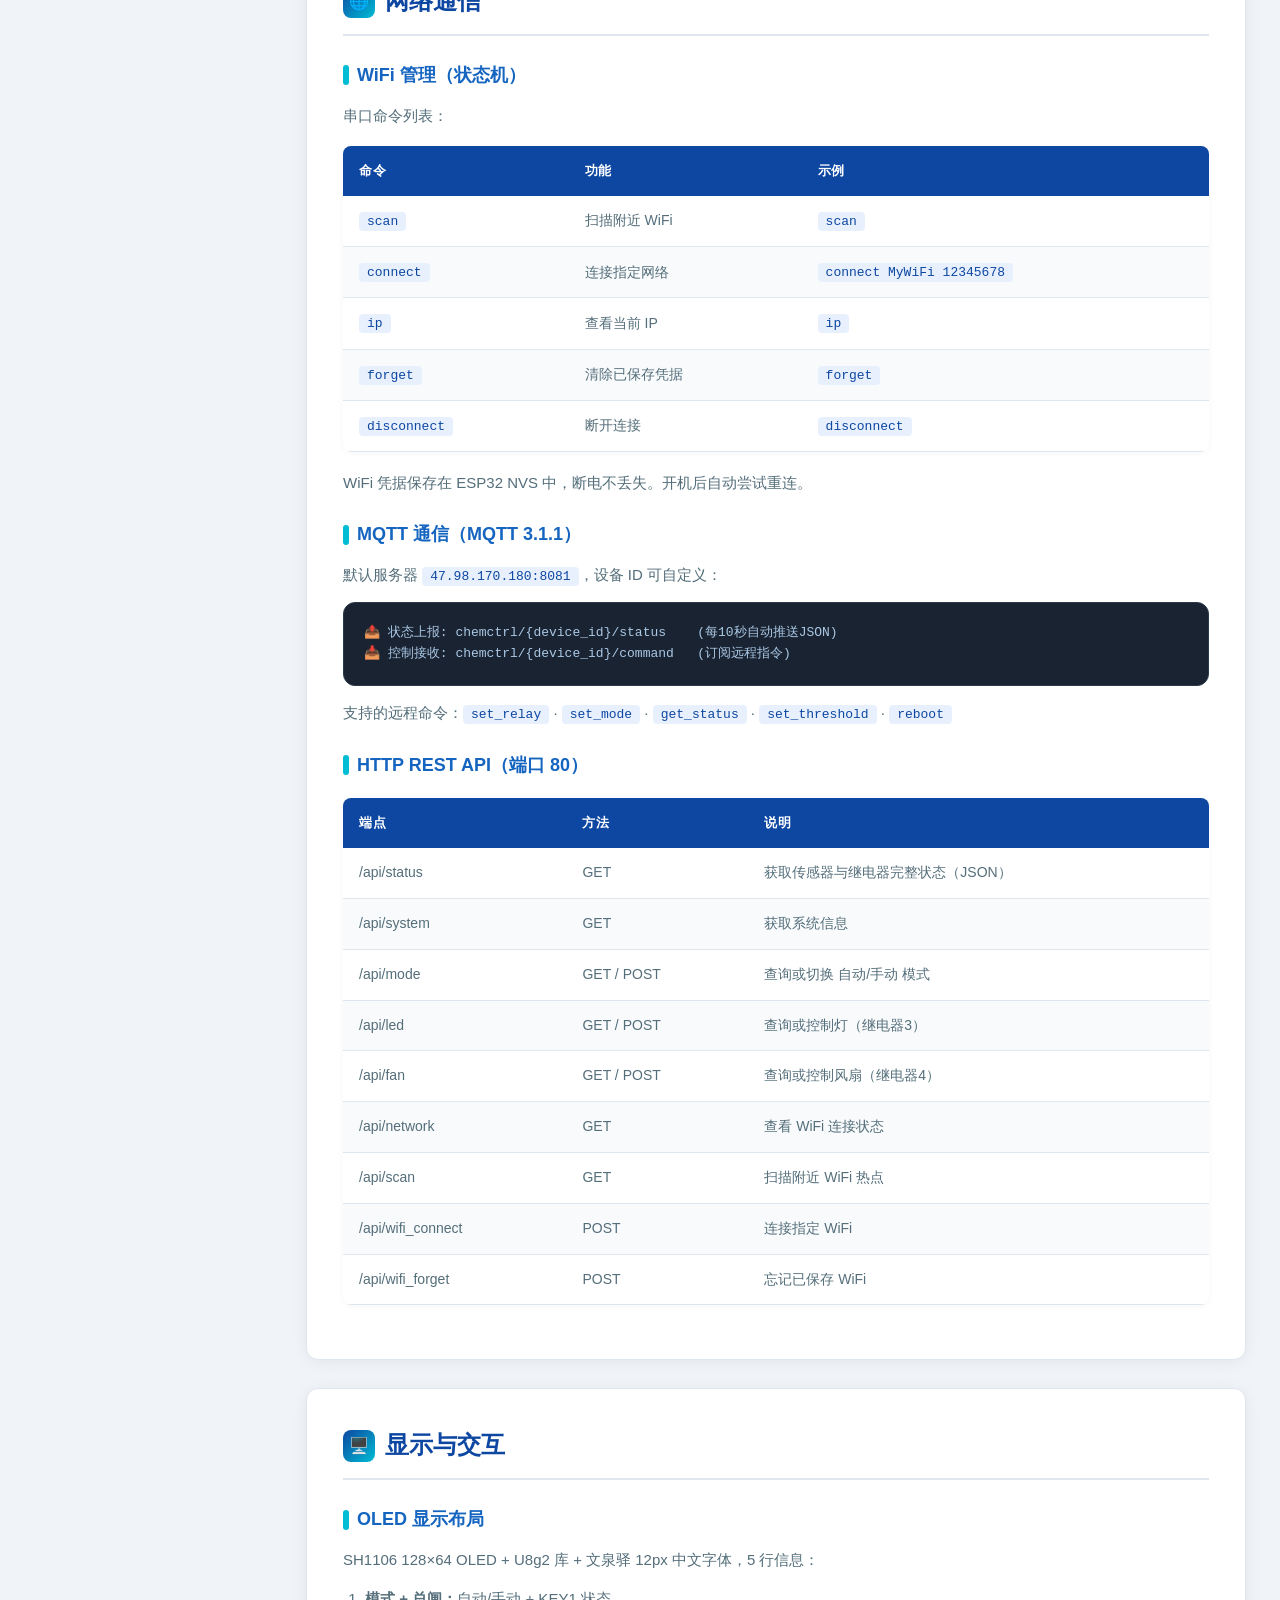
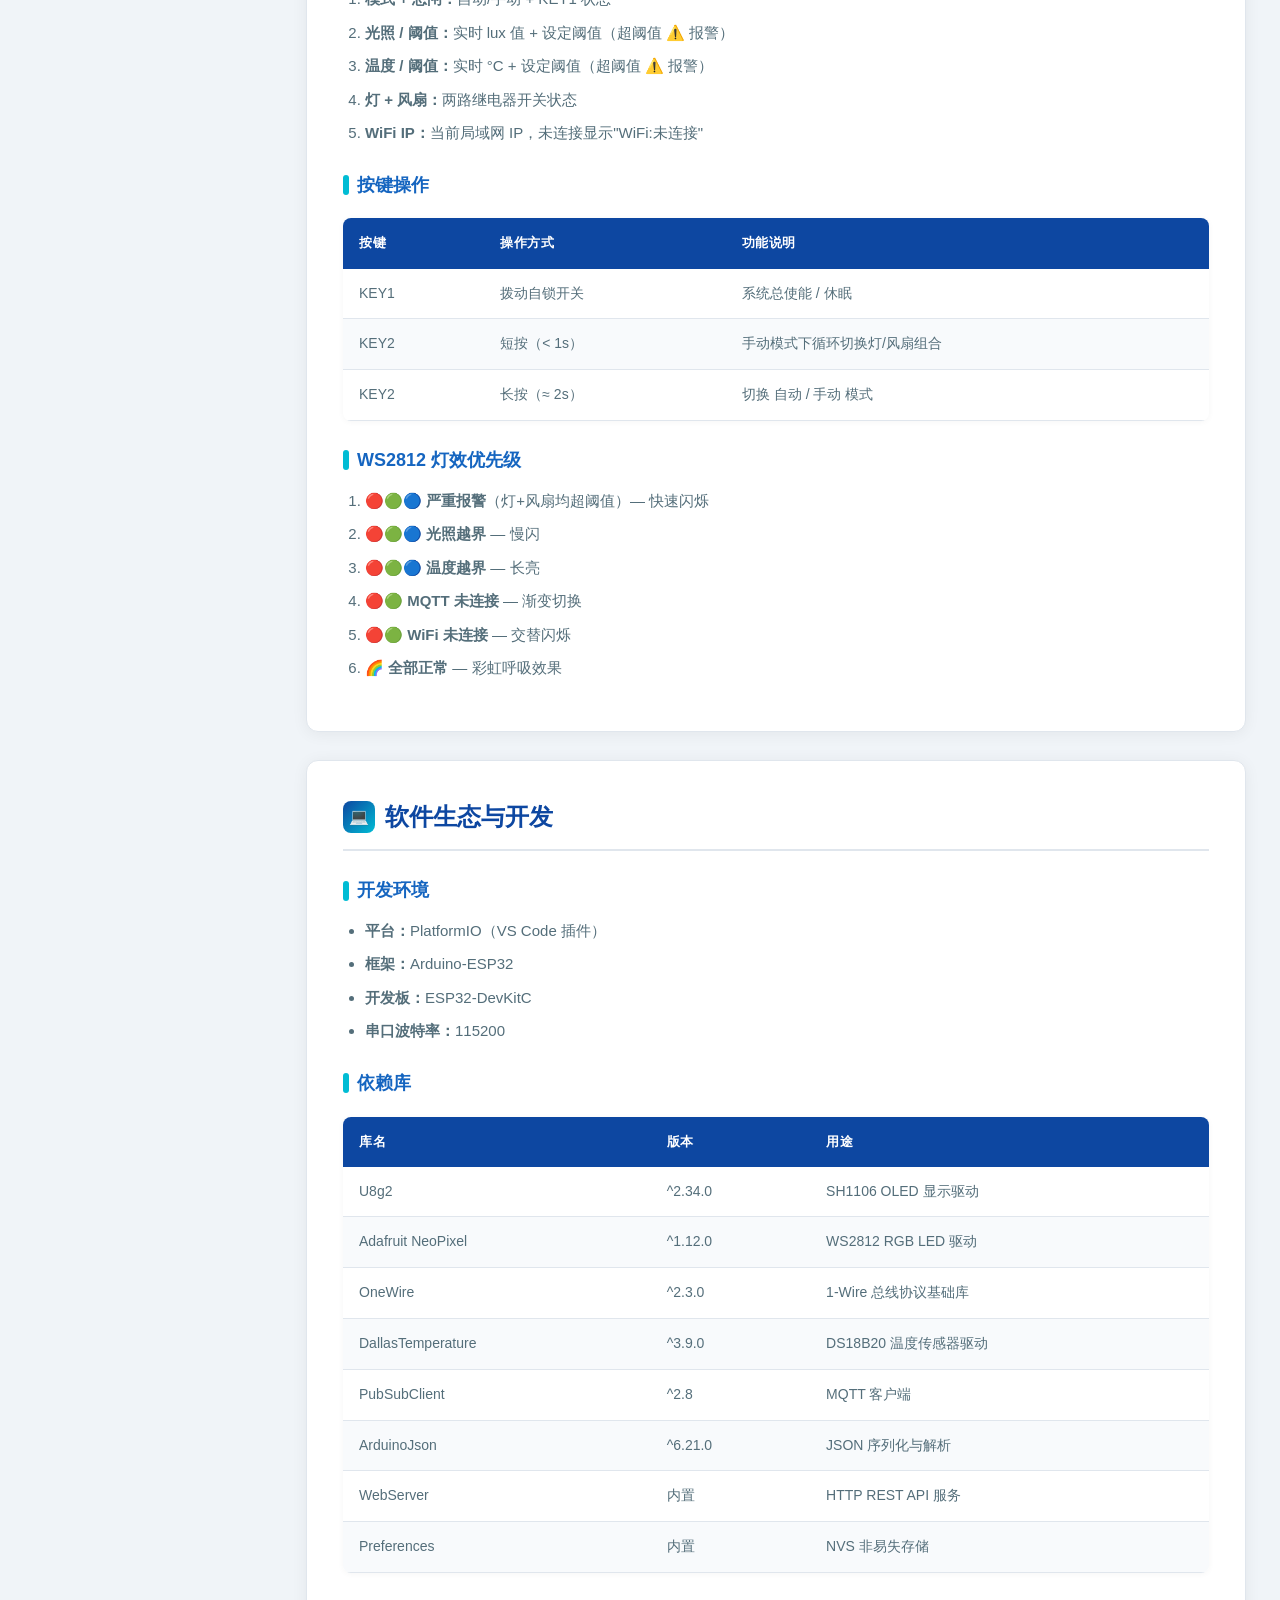
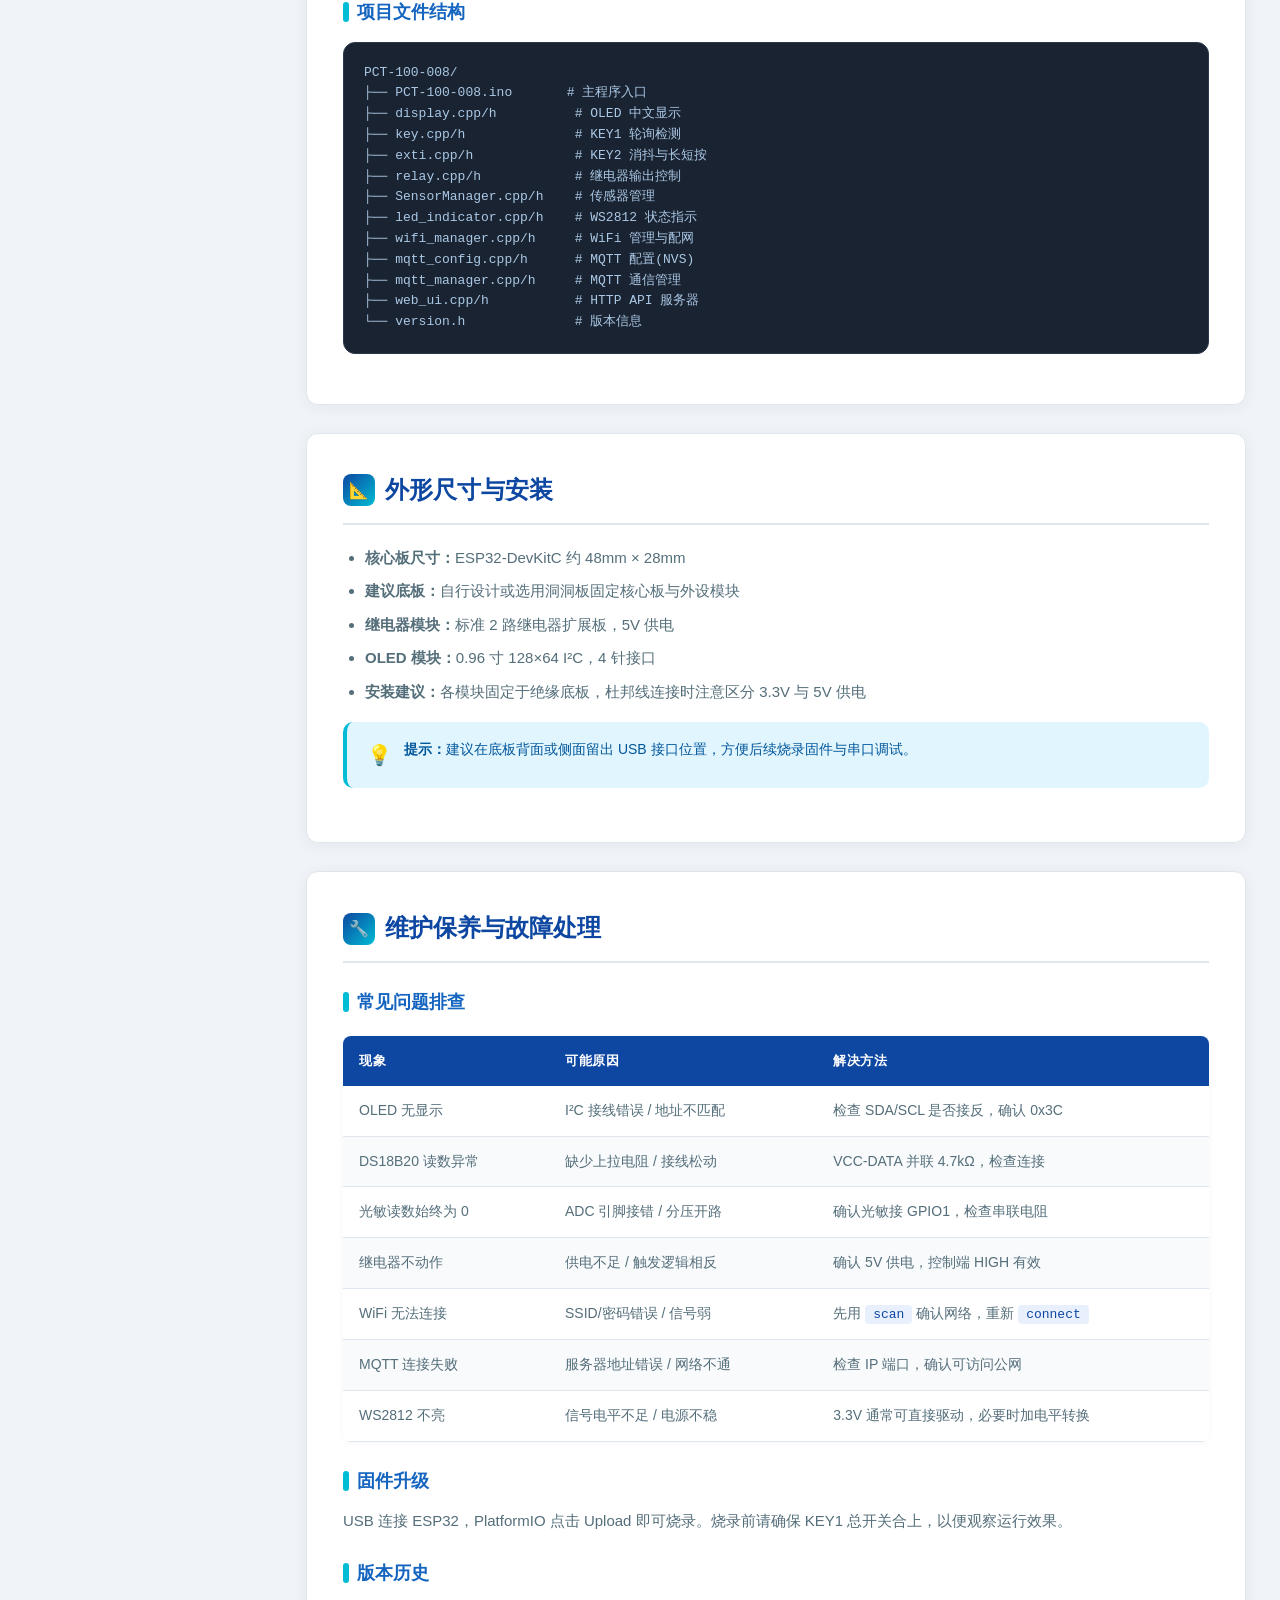
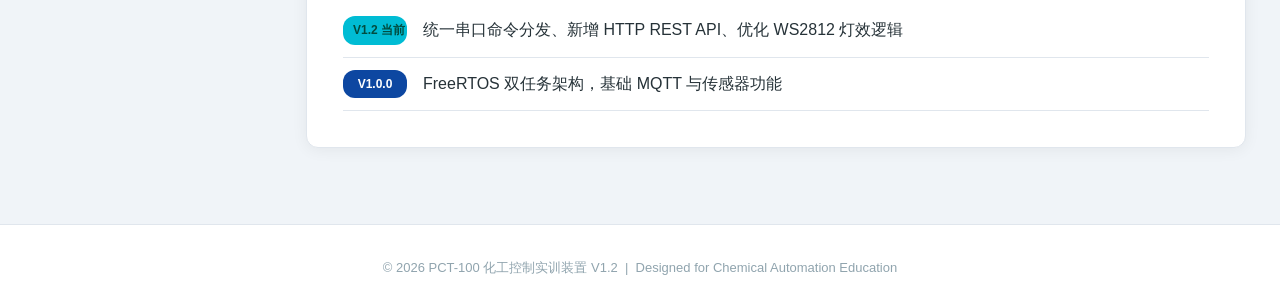
==== commit bc74a368: "feat: 全面优化页面设计 - 科技风配色/Hero横幅/SVG架构图/卡片动效" ====
--- a/index.html
+++ b/index.html
@@ -10,13 +10,25 @@
 
   <!-- 顶部导航 -->
   <nav class="top-nav">
-    <div class="logo">PCT-100</div>
+    <div class="logo">PCT<span>-100</span></div>
     <ul>
       <li><a href="index.html" class="active">产品说明书</a></li>
       <li><a href="guide.html">快速上手</a></li>
       <li><a href="downloads.html">下载中心</a></li>
     </ul>
   </nav>
+
+  <!-- Hero 横幅 -->
+  <header class="hero">
+    <h1>PCT-100 化工控制实训装置</h1>
+    <p class="hero-subtitle">基于 ESP32 的工业物联网综合实训平台 — 从传感器采集到云端控制的全链路教学系统</p>
+    <div class="hero-stats">
+      <div class="hero-stat"><div class="num">2</div><div class="label">传感通道</div></div>
+      <div class="hero-stat"><div class="num">2</div><div class="label">控制回路</div></div>
+      <div class="hero-stat"><div class="num">3</div><div class="label">通信协议</div></div>
+      <div class="hero-stat"><div class="num">6</div><div class="label">应用场景</div></div>
+    </div>
+  </header>
 
   <!-- 主体 -->
   <div class="main-container">
@@ -38,184 +50,255 @@
 
     <!-- 右侧内容 -->
     <main class="content">
-      <h1>PCT-100 化工控制实训装置</h1>
-      <p class="subtitle">面向化工自动化教学、物联网实训、智能控制研发的 ESP32 综合实训平台</p>
 
       <!-- 产品总览 -->
       <section id="overview">
-        <h2>产品总览</h2>
-        <p>PCT-100 是一款基于 ESP32 微控制器的化工控制实训装置，集成了多传感器数据采集、继电器自动控制、OLED 本地显示、WiFi 无线配网、MQTT 远程通信等功能模块。装置在设计上充分考虑了高校化工自动化与物联网教学的实际需求，提供了从底层硬件到云端通信的完整实训链路，帮助学习者系统掌握嵌入式开发、传感器应用、工业通信协议等核心技能。</p>
-
-        <div class="highlights">
-          <div class="highlight-item">
+        <h2><span class="section-icon">📋</span> 产品总览</h2>
+        <p>PCT-100 是一款面向高校化工自动化与物联网教学的<strong>ESP32 综合实训装置</strong>，集成了多传感器数据采集、继电器自动控制、OLED 中文显示、WiFi 智能配网、MQTT 远程监控与 HTTP REST API 等完整功能链路。装置采用模块化设计，从底层硬件到云端通信，为学习者提供<strong>从入门到精通的全栈嵌入式开发体验</strong>。</p>
+
+        <!-- 系统架构图 -->
+        <div class="arch-diagram">
+          <svg width="780" height="280" viewBox="0 0 780 280" xmlns="http://www.w3.org/2000/svg">
+            <defs>
+              <linearGradient id="gSensor" x1="0" y1="0" x2="1" y2="1"><stop offset="0%" stop-color="#0d47a1"/><stop offset="100%" stop-color="#1565c0"/></linearGradient>
+              <linearGradient id="gControl" x1="0" y1="0" x2="1" y2="1"><stop offset="0%" stop-color="#00838f"/><stop offset="100%" stop-color="#00bcd4"/></linearGradient>
+              <linearGradient id="gCloud" x1="0" y1="0" x2="1" y2="1"><stop offset="0%" stop-color="#455a64"/><stop offset="100%" stop-color="#607d8b"/></linearGradient>
+              <filter id="shadow"><feDropShadow dx="0" dy="2" stdDeviation="3" flood-opacity="0.15"/></filter>
+            </defs>
+            <!-- 传感器层 -->
+            <rect x="30" y="20" width="160" height="50" rx="10" fill="url(#gSensor)" filter="url(#shadow)"/>
+            <text x="110" y="38" text-anchor="middle" fill="#fff" font-size="13" font-weight="bold">GL5516 光敏电阻</text>
+            <text x="110" y="55" text-anchor="middle" fill="rgba(255,255,255,0.7)" font-size="11">ADC · GPIO1</text>
+
+            <rect x="210" y="20" width="160" height="50" rx="10" fill="url(#gSensor)" filter="url(#shadow)"/>
+            <text x="290" y="38" text-anchor="middle" fill="#fff" font-size="13" font-weight="bold">DS18B20 温度传感器</text>
+            <text x="290" y="55" text-anchor="middle" fill="rgba(255,255,255,0.7)" font-size="11">1-Wire · GPIO10</text>
+
+            <!-- 核心 ESP32 -->
+            <rect x="240" y="100" width="300" height="60" rx="14" fill="#1a237e" stroke="#0d47a1" stroke-width="2" filter="url(#shadow)"/>
+            <text x="390" y="128" text-anchor="middle" fill="#fff" font-size="18" font-weight="800">ESP32-DevKitC 核心板</text>
+            <text x="390" y="148" text-anchor="middle" fill="#90caf9" font-size="11">240MHz 双核 · 4MB Flash · FreeRTOS</text>
+
+            <!-- 控制层 -->
+            <rect x="30" y="190" width="115" height="50" rx="10" fill="url(#gControl)" filter="url(#shadow)"/>
+            <text x="87" y="212" text-anchor="middle" fill="#fff" font-size="13" font-weight="bold">灯（继电器3）</text>
+            <text x="87" y="229" text-anchor="middle" fill="rgba(255,255,255,0.7)" font-size="11">HIGH · GPIO6</text>
+
+            <rect x="160" y="190" width="115" height="50" rx="10" fill="url(#gControl)" filter="url(#shadow)"/>
+            <text x="217" y="212" text-anchor="middle" fill="#fff" font-size="13" font-weight="bold">风扇（继电器4）</text>
+            <text x="217" y="229" text-anchor="middle" fill="rgba(255,255,255,0.7)" font-size="11">HIGH · GPIO7</text>
+
+            <rect x="290" y="190" width="130" height="50" rx="10" fill="url(#gControl)" filter="url(#shadow)"/>
+            <text x="355" y="212" text-anchor="middle" fill="#fff" font-size="13" font-weight="bold">SH1106 OLED</text>
+            <text x="355" y="229" text-anchor="middle" fill="rgba(255,255,255,0.7)" font-size="11">I²C · SDA4 SCL5</text>
+
+            <rect x="435" y="190" width="105" height="50" rx="10" fill="url(#gControl)" filter="url(#shadow)"/>
+            <text x="487" y="212" text-anchor="middle" fill="#fff" font-size="13" font-weight="bold">WS2812 LED</text>
+            <text x="487" y="229" text-anchor="middle" fill="rgba(255,255,255,0.7)" font-size="11">GPIO0</text>
+
+            <!-- 云端 -->
+            <rect x="560" y="100" width="190" height="60" rx="14" fill="url(#gCloud)" filter="url(#shadow)"/>
+            <text x="655" y="125" text-anchor="middle" fill="#fff" font-size="14" font-weight="bold">☁ 云端服务</text>
+            <text x="655" y="145" text-anchor="middle" fill="#b0bec5" font-size="11">WiFi · MQTT · HTTP API</text>
+
+            <!-- 连线箭头 -->
+            <line x1="190" y1="70" x2="300" y2="100" stroke="#90caf9" stroke-width="2" marker-end="url(#arrowBlue)"/>
+            <line x1="290" y1="70" x2="390" y2="100" stroke="#90caf9" stroke-width="2"/>
+            <line x1="390" y1="160" x2="390" y2="190" stroke="#80deea" stroke-width="2"/>
+            <line x1="300" y1="160" x2="160" y2="190" stroke="#80deea" stroke-width="2"/>
+            <line x1="480" y1="160" x2="655" y2="100" stroke="#78909c" stroke-width="2" stroke-dasharray="6,3"/>
+            <defs>
+              <marker id="arrowBlue" viewBox="0 0 10 10" refX="8" refY="5" markerWidth="6" markerHeight="6" orient="auto"><path d="M0,0 L10,5 L0,10 Z" fill="#90caf9"/></marker>
+            </defs>
+          </svg>
+          <p style="margin-top:10px; color: #78909c; font-size: 13px;">▲ PCT-100 系统架构示意图</p>
+        </div>
+
+        <div class="highlights-grid">
+          <div class="highlight-card">
+            <div class="hl-icon">🌡️</div>
             <h4>多传感器融合</h4>
-            <p>集成 GL5516 光敏电阻与 DS18B20 温度传感器，支持 ADC 模拟采集与 1-Wire 数字总线双协议，实现光照 lux 照度与温度的高精度监测。</p>
-          </div>
-          <div class="highlight-item">
-            <h4>智能自动控制</h4>
-            <p>光照 / 温度双阈值自动触发继电器，内置滞回控制算法，避免设备在临界值附近频繁切换，保障执行器寿命。</p>
-          </div>
-          <div class="highlight-item">
-            <h4>多模式控制</h4>
-            <p>支持自动 / 手动模式一键切换。自动模式按传感器阈值执行；手动模式通过按键循环控制灯和风扇的开关组合。</p>
-          </div>
-          <div class="highlight-item">
+            <p>集成 GL5516 光敏电阻（ADC 模拟采集）与 DS18B20 温度传感器（1-Wire 数字总线），双协议实现光照 lux 照度与温度的高精度实时监测。</p>
+          </div>
+          <div class="highlight-card">
+            <div class="hl-icon">⚙️</div>
+            <h4>智能滞回控制</h4>
+            <p>光照 / 温度双阈值自动触发继电器，内置 0.5°C 滞回控制算法，避免执行器在临界值附近频繁切换，有效保障设备寿命。</p>
+          </div>
+          <div class="highlight-card">
+            <div class="hl-icon">🔄</div>
+            <h4>自动 / 手动双模式</h4>
+            <p>一键切换控制模式。自动模式按传感器阈值联锁控制；手动模式通过按键循环切换灯与风扇的开关组合（00→01→10→11）。</p>
+          </div>
+          <div class="highlight-card">
+            <div class="hl-icon">📡</div>
             <h4>WiFi 智能配网</h4>
-            <p>NVS 非易失存储断电记忆 WiFi 凭据，串口交互式配网，状态机管理连接流程，支持扫描、选择、输入密码、自动重连。</p>
-          </div>
-          <div class="highlight-item">
+            <p>NVS 非易失存储记忆 WiFi 凭据（断电不丢失），状态机管理连接流程，支持扫描、选择、输密、自动重连全流程。</p>
+          </div>
+          <div class="highlight-card">
+            <div class="hl-icon">☁️</div>
             <h4>MQTT 远程监控</h4>
-            <p>基于 JSON 格式的 MQTT 通信，每 10 秒自动上报状态，支持远程下发开关、模式切换、阈值修改等指令。</p>
-          </div>
-          <div class="highlight-item">
+            <p>JSON 格式 MQTT 通信，每 10 秒自动上报完整状态。支持远程下发继电器开关、模式切换、阈值修改等控制指令。</p>
+          </div>
+          <div class="highlight-card">
+            <div class="hl-icon">🌐</div>
             <h4>HTTP REST API</h4>
-            <p>内置 Web 服务器，提供 /api/status、/api/mode、/api/led 等端点，浏览器即可实时查看状态并远程控制设备。</p>
-          </div>
-          <div class="highlight-item">
-            <h4>WS2812 状态指示</h4>
-            <p>6 种灯效模式按优先级自动切换，涵盖正常、WiFi 未连接、MQTT 未连接、温度/光照越界、严重报警等状态。</p>
-          </div>
-          <div class="highlight-item">
+            <p>内置 Web 服务器，提供 /api/status、/api/mode、/api/led 等 9 个端点。浏览器即可实时查看状态并远程控制设备。</p>
+          </div>
+          <div class="highlight-card">
+            <div class="hl-icon">💡</div>
+            <h4>WS2812 智能灯效</h4>
+            <p>6 种灯效按优先级自动切换：严重报警→光照越界→温度越界→MQTT未连→WiFi未连→全正常，一眼判断系统状态。</p>
+          </div>
+          <div class="highlight-card">
+            <div class="hl-icon">📺</div>
             <h4>OLED 中文显示</h4>
-            <p>SH1106 128×64 显示屏配合文泉驿字体，实时展示模式、光照、温度、继电器状态、WiFi IP 等 5 行关键信息。</p>
-          </div>
-        </div>
-
-        <div class="scenarios">
-          <h3>典型应用场景</h3>
-          <ul>
-            <li>高校化工自动化课程教学与实验实训</li>
-            <li>物联网传感器数据采集与无线传输实验</li>
-            <li>智能照明与温控系统原型开发</li>
-            <li>MQTT / HTTP 工业通信协议学习</li>
-            <li>嵌入式系统课程设计与毕业设计</li>
-            <li>远程监控与自动化控制科研平台</li>
-          </ul>
+            <p>SH1106 128×64 屏幕 + 文泉驿字体，5 行信息实时展示模式、光照、温度、继电器状态及 WiFi IP，一目了然。</p>
+          </div>
+        </div>
+
+        <h3>典型应用场景</h3>
+        <div class="scenarios-bar">
+          <span class="scenario-tag">🎓 高校化工自动化教学实验</span>
+          <span class="scenario-tag">📊 物联网传感器数据采集实训</span>
+          <span class="scenario-tag">🏭 智能照明与温控系统原型</span>
+          <span class="scenario-tag">📡 MQTT / HTTP 工业通信协议学习</span>
+          <span class="scenario-tag">🎓 嵌入式系统课程与毕业设计</span>
+          <span class="scenario-tag">🔬 远程监控与自动化科研平台</span>
         </div>
       </section>
 
       <!-- 硬件规格与引脚定义 -->
       <section id="hardware">
-        <h2>硬件规格与引脚定义</h2>
-        <p>PCT-100 核心控制板采用 ESP32-DevKitC 开发板（240MHz 双核、520KB SRAM、4MB Flash），配合外设模块组成完整实训系统。以下为各功能模块与 GPIO 引脚映射关系。</p>
+        <h2><span class="section-icon">🔌</span> 硬件规格与引脚定义</h2>
+        <p>PCT-100 核心控制板采用 <strong>ESP32-DevKitC</strong> 开发板（240MHz 双核 Xtensa LX6、520KB SRAM、4MB Flash），配合外设模块组成完整实训系统。</p>
 
         <div class="warning-box">
-          <strong>注意：</strong>GPIO17 与 GPIO18 在本项目中已规划为其他用途，所有外设接线禁止使用这两个引脚，以免造成硬件冲突。
+          <div><strong>重要提醒：</strong>GPIO17 与 GPIO18 在本项目中为保留引脚，<strong>严禁</strong>用于任何外设接线，以免造成硬件冲突。</div>
         </div>
 
         <table class="data-table">
           <thead>
-            <tr><th>功能模块</th><th>GPIO</th><th>说明</th></tr>
+            <tr><th>功能模块</th><th>GPIO</th><th>类型</th><th>说明</th></tr>
           </thead>
           <tbody>
-            <tr><td>KEY1 总开关</td><td>GPIO20</td><td>自锁按键，INPUT_PULLDOWN，合上高电平使能系统</td></tr>
-            <tr><td>KEY2 多功能键</td><td>GPIO21</td><td>轻触按键，INPUT_PULLDOWN，短按/长按识别</td></tr>
-            <tr><td>光敏电阻 GL5516</td><td>GPIO1</td><td>ADC1_CH0 模拟输入，量程 0 ~ 3.3V</td></tr>
-            <tr><td>DS18B20 温度</td><td>GPIO10</td><td>1-Wire 数字总线，12-bit 温度精度</td></tr>
-            <tr><td>灯（继电器3）</td><td>GPIO6</td><td>数字输出 HIGH 有效，驱动继电器模块</td></tr>
-            <tr><td>风扇（继电器4）</td><td>GPIO7</td><td>数字输出 HIGH 有效，驱动继电器模块</td></tr>
-            <tr><td>WS2812 万色灯</td><td>GPIO0</td><td>单总线协议，1 颗 RGB LED 状态指示</td></tr>
-            <tr><td>OLED SDA</td><td>GPIO4</td><td>I2C 数据线，SH1106 128×64</td></tr>
-            <tr><td>OLED SCL</td><td>GPIO5</td><td>I2C 时钟线，SH1106 128×64</td></tr>
+            <tr><td>KEY1 总开关</td><td>GPIO20</td><td>数字输入</td><td>自锁按键，INPUT_PULLDOWN，高电平使能系统</td></tr>
+            <tr><td>KEY2 多功能键</td><td>GPIO21</td><td>数字输入</td><td>轻触按键，INPUT_PULLDOWN，支持短按/长按</td></tr>
+            <tr><td>光敏电阻 GL5516</td><td>GPIO1</td><td>ADC</td><td>ADC1_CH0 模拟输入，量程 0 ~ 3.3V</td></tr>
+            <tr><td>DS18B20 温度</td><td>GPIO10</td><td>1-Wire</td><td>单总线数字协议，12-bit 精度 0.0625°C</td></tr>
+            <tr><td>灯（继电器3）</td><td>GPIO6</td><td>数字输出</td><td>HIGH 有效，驱动继电器模块</td></tr>
+            <tr><td>风扇（继电器4）</td><td>GPIO7</td><td>数字输出</td><td>HIGH 有效，驱动继电器模块</td></tr>
+            <tr><td>WS2812 万色灯</td><td>GPIO0</td><td>单总线</td><td>1 颗 RGB LED 状态指示</td></tr>
+            <tr><td>OLED SDA</td><td>GPIO4</td><td>I²C</td><td>数据线，SH1106 128×64 地址 0x3C</td></tr>
+            <tr><td>OLED SCL</td><td>GPIO5</td><td>I²C</td><td>时钟线，SH1106 128×64</td></tr>
           </tbody>
         </table>
 
         <h3>电气参数</h3>
         <ul>
-          <li>主控供电：5V USB 或 5V 引脚输入，板载 AMS1117-3.3 稳压</li>
-          <li>继电器模块：5V 供电，光耦隔离，低电平触发（控制端 HIGH 有效）</li>
-          <li>OLED 模块：3.3V 供电，I2C 地址 0x3C</li>
-          <li>DS18B20：3.3V 供电，建议并联 4.7kΩ 上拉电阻</li>
-          <li>WS2812：3.3V 信号电平兼容，建议串联 470Ω 限流电阻</li>
+          <li><strong>主控供电：</strong>5V USB 或 5V 引脚输入，板载 AMS1117-3.3V 稳压</li>
+          <li><strong>继电器模块：</strong>5V 供电，光耦隔离，低电平触发（控制端 HIGH 有效）</li>
+          <li><strong>OLED 模块：</strong>3.3V 供电，I²C 地址 0x3C</li>
+          <li><strong>DS18B20：</strong>3.3V 供电，建议 VCC-DATA 并联 4.7kΩ 上拉电阻</li>
+          <li><strong>WS2812：</strong>3.3V 信号电平兼容，建议串联 470Ω 限流电阻</li>
         </ul>
       </section>
 
       <!-- 传感器系统 -->
       <section id="sensor">
-        <h2>传感器系统</h2>
-
-        <h3>光照检测（GL5516 光敏电阻）</h3>
-        <p>光敏电阻通过分压电路接入 GPIO1（ADC1_CH0），系统读取 ADC 原始值后依次进行电压换算、电阻换算、照度百分比计算，最终输出 lux 照度值。默认自动模式阈值设为 150 lux，当环境光照超过阈值时自动开启照明灯，低于阈值时关闭。</p>
+        <h2><span class="section-icon">📡</span> 传感器系统</h2>
+
+        <h3>光照检测 — GL5516 光敏电阻</h3>
+        <p>光敏电阻通过串联 10kΩ 分压电路接入 GPIO1（ADC1_CH0），系统依次进行 ADC 采集→电压换算→电阻反算→照度百分比计算，最终输出 lux 照度值。自动模式下默认阈值 150 lux。</p>
         <ul>
           <li>ADC 分辨率：12-bit（0 ~ 4095）</li>
           <li>参考电压：3.3V</li>
-          <li>默认阈值：150 lux（可通过 MQTT / 串口命令远程修改）</li>
-        </ul>
-
-        <h3>温度检测（DS18B20）</h3>
-        <p>DS18B20 采用单总线协议，通过 OneWire 库与 DallasTemperature 库驱动，连接至 GPIO10。传感器以 12-bit 精度读取温度，分辨率为 0.0625°C。自动模式下，当温度高于 33°C 时开启风扇，低于 32.5°C（滞回 0.5°C）时关闭，避免风扇频繁启停。</p>
+          <li>默认阈值：<strong>150 lux</strong>（可通过 MQTT 或串口命令远程修改）</li>
+          <li>超阈值动作：自动开启照明灯（GPIO6 HIGH）</li>
+        </ul>
+
+        <h3>温度检测 — DS18B20 数字温度传感器</h3>
+        <p>采用 OneWire + DallasTemperature 库驱动，连接至 GPIO10。12-bit 精度（分辨率 0.0625°C）。自动模式下采用 0.5°C 滞回控制：温度 &gt;33°C 开风扇，&lt;32.5°C 关风扇，避免临界点频繁启停。</p>
         <ul>
           <li>测温范围：-55°C ~ +125°C</li>
-          <li>精度：±0.5°C（-10°C ~ +85°C 范围内）</li>
-          <li>默认阈值：33°C（可通过 MQTT / 串口命令远程修改）</li>
-          <li>滞回区间：0.5°C</li>
-        </ul>
+          <li>精度：±0.5°C（-10°C ~ +85°C）</li>
+          <li>默认阈值：<strong>33°C</strong>，滞回区间 0.5°C</li>
+          <li>超阈值动作：自动开启散热风扇（GPIO7 HIGH）</li>
+        </ul>
+
+        <!-- 传感器数据流示意 -->
+        <div class="arch-diagram" style="padding:14px 20px;">
+          <svg width="700" height="90" viewBox="0 0 700 90" xmlns="http://www.w3.org/2000/svg">
+            <rect x="10" y="20" width="150" height="50" rx="8" fill="#0d47a1"/><text x="85" y="48" text-anchor="middle" fill="#fff" font-size="13">光敏·ADC采集</text>
+            <text x="85" y="35" text-anchor="middle" fill="#fff" font-size="13">光敏·ADC采集</text>
+            <text x="85" y="52" text-anchor="middle" fill="rgba(255,255,255,0.6)" font-size="10">0–4095 → 电压 → lux</text>
+            <rect x="80" y="20" width="150" height="50" rx="8" fill="#0d47a1"/><text x="155" y="45" text-anchor="middle" fill="#fff" font-size="13">光敏·ADC采集</text>
+            <polygon points="160,45 175,35 175,55" fill="#90caf9"/>
+            <rect x="180" y="20" width="130" height="50" rx="8" fill="#455a64"/><text x="245" y="42" text-anchor="middle" fill="#fff" font-size="13">ESP32 处理</text><text x="245" y="58" text-anchor="middle" fill="#b0bec5" font-size="10">阈值比较</text>
+            <polygon points="310,45 325,40 325,50" fill="#00bcd4"/><polygon points="310,45 325,40 325,50" fill="#00bcd4"/>
+            <rect x="330" y="20" width="110" height="50" rx="8" fill="#00838f"/><text x="385" y="42" text-anchor="middle" fill="#fff" font-size="13">继电器控制</text><text x="385" y="58" text-anchor="middle" fill="rgba(255,255,255,0.6)" font-size="10">HIGH/LOW</text>
+            <polygon points="440,45 455,40 455,50" fill="#00bcd4"/>
+            <rect x="460" y="20" width="100" height="50" rx="8" fill="#2e7d32"/><text x="510" y="45" text-anchor="middle" fill="#fff" font-size="13">执行器</text>
+            <rect x="570" y="15" width="120" height="60" rx="8" fill="#546e7a"/><text x="630" y="40" text-anchor="middle" fill="#fff" font-size="12">MQTT上报</text><text x="630" y="58" text-anchor="middle" fill="rgba(255,255,255,0.6)" font-size="10">/status JSON</text>
+          </svg>
+          <p style="margin-top:6px; color:#78909c; font-size:13px;">▲ 传感器采集 → ESP32处理 → 控制输出 完整链路</p>
+        </div>
       </section>
 
       <!-- 控制与输出 -->
       <section id="control">
-        <h2>控制与输出</h2>
-
-        <h3>自动模式</h3>
-        <p>系统上电后默认进入自动模式。自动模式逻辑如下：</p>
-        <ul>
-          <li>光照 &gt; 150 lux → 开启灯（GPIO6 HIGH）</li>
-          <li>光照 ≤ 150 lux → 关闭灯（GPIO6 LOW）</li>
-          <li>温度 &gt; 33°C → 开启风扇（GPIO7 HIGH）</li>
-          <li>温度 ≤ 32.5°C → 关闭风扇（GPIO7 LOW）</li>
-        </ul>
-        <p>两个控制通道相互独立，阈值可通过串口命令 <code>set_threshold &lt;light&gt; &lt;temp&gt;</code> 或 MQTT 远程修改。</p>
+        <h2><span class="section-icon">🎛️</span> 控制与输出</h2>
+
+        <h3>自动模式（默认）</h3>
+        <p>系统上电后自动进入。两个控制通道相互独立运行：</p>
+        <ul>
+          <li>☀️ 光照 &gt; 150 lux → <strong>开灯</strong>（GPIO6 HIGH） / ≤ 150 lux → <strong>关灯</strong>（LOW）</li>
+          <li>🌡️ 温度 &gt; 33°C → <strong>开风扇</strong>（GPIO7 HIGH） / ≤ 32.5°C → <strong>关风扇</strong>（LOW）</li>
+        </ul>
+        <p>阈值可通过串口命令 <code>set_threshold &lt;light&gt; &lt;temp&gt;</code> 或 MQTT <code>set_threshold</code> 远程修改。</p>
 
         <h3>手动模式</h3>
-        <p>长按 KEY2（约 2 秒）切换自动 / 手动模式。手动模式下，短按 KEY2 循环切换灯和风扇的组合状态：</p>
-        <pre>00（全关）→ 01（灯开）→ 10（风扇开）→ 11（全开）→ 00（全关）</pre>
+        <p>长按 KEY2（约 2 秒）切换自动/手动。手动模式下短按 KEY2 循环切换组合：</p>
+        <pre>00（全关） ▸ 01（仅灯开） ▸ 10（仅风扇开） ▸ 11（全开） ▸ 00 循环</pre>
 
         <h3>总开关（KEY1）</h3>
-        <p>KEY1 为自锁按键，作为系统总开关使用。当 KEY1 断开（低电平）时，系统进入休眠状态，所有继电器关闭、OLED 熄屏、LED 指示停止。KEY1 合上后系统恢复正常工作。</p>
+        <p>KEY1 为自锁按键，作为系统总使能。断开（低电平）时系统休眠：所有继电器关闭、OLED 熄屏、LED 停止。合上后恢复正常运行。</p>
       </section>
 
       <!-- 网络通信 -->
       <section id="network">
-        <h2>网络通信</h2>
-
-        <h3>WiFi 管理</h3>
-        <p>WiFi 管理模块采用状态机设计，支持以下串口命令：</p>
-        <ul>
-          <li><code>scan</code> — 扫描周围可用 WiFi 热点</li>
-          <li><code>connect &lt;ssid&gt; &lt;password&gt;</code> — 连接指定网络</li>
-          <li><code>ip</code> — 查看当前 IP 地址</li>
-          <li><code>forget</code> — 清除已保存的 WiFi 凭据</li>
-          <li><code>disconnect</code> — 断开当前连接</li>
-        </ul>
-        <p>WiFi 凭据保存在 ESP32 NVS 中，断电不丢失。开机后自动尝试连接已保存的网络。</p>
-
-        <h3>MQTT 通信</h3>
-        <p>默认 MQTT 服务器地址为 <code>47.98.170.180:8081</code>，协议版本 MQTT 3.1.1。设备 ID 可自定义，主题格式如下：</p>
-        <ul>
-          <li>状态上报：<code>chemctrl/{device_id}/status</code>（每 10 秒自动推送 JSON）</li>
-          <li>控制接收：<code>chemctrl/{device_id}/command</code>（订阅远程指令）</li>
-        </ul>
-        <p>支持的远程命令包括：</p>
+        <h2><span class="section-icon">🌐</span> 网络通信</h2>
+
+        <h3>WiFi 管理（状态机）</h3>
+        <p>串口命令列表：</p>
+        <table class="data-table">
+          <thead><tr><th>命令</th><th>功能</th><th>示例</th></tr></thead>
+          <tbody>
+            <tr><td><code>scan</code></td><td>扫描附近 WiFi</td><td><code>scan</code></td></tr>
+            <tr><td><code>connect</code></td><td>连接指定网络</td><td><code>connect MyWiFi 12345678</code></td></tr>
+            <tr><td><code>ip</code></td><td>查看当前 IP</td><td><code>ip</code></td></tr>
+            <tr><td><code>forget</code></td><td>清除已保存凭据</td><td><code>forget</code></td></tr>
+            <tr><td><code>disconnect</code></td><td>断开连接</td><td><code>disconnect</code></td></tr>
+          </tbody>
+        </table>
+        <p>WiFi 凭据保存在 ESP32 NVS 中，断电不丢失。开机后自动尝试重连。</p>
+
+        <h3>MQTT 通信（MQTT 3.1.1）</h3>
+        <p>默认服务器 <code>47.98.170.180:8081</code>，设备 ID 可自定义：</p>
         <pre>
-set_relay &lt;light&gt; &lt;fan&gt;   // 设置继电器开关
-set_mode &lt;auto/manual&gt;      // 切换自动/手动模式
-get_status                    // 立即上报一次状态
-set_threshold &lt;light&gt; &lt;temp&gt; // 修改光照/温度阈值
-reboot                        // 重启设备
-        </pre>
-
-        <h3>HTTP REST API</h3>
-        <p>设备内置 Web 服务器，监听端口 80。提供以下端点：</p>
-        <table class="data-table">
-          <thead>
-            <tr><th>端点</th><th>方法</th><th>说明</th></tr>
-          </thead>
-          <tbody>
-            <tr><td>/api/status</td><td>GET</td><td>获取传感器与继电器状态</td></tr>
+📤 状态上报: chemctrl/{device_id}/status    (每10秒自动推送JSON)
+📥 控制接收: chemctrl/{device_id}/command   (订阅远程指令)</pre>
+        <p>支持的远程命令：<code>set_relay</code> · <code>set_mode</code> · <code>get_status</code> · <code>set_threshold</code> · <code>reboot</code></p>
+
+        <h3>HTTP REST API（端口 80）</h3>
+        <table class="data-table">
+          <thead><tr><th>端点</th><th>方法</th><th>说明</th></tr></thead>
+          <tbody>
+            <tr><td>/api/status</td><td>GET</td><td>获取传感器与继电器完整状态（JSON）</td></tr>
             <tr><td>/api/system</td><td>GET</td><td>获取系统信息</td></tr>
-            <tr><td>/api/mode</td><td>GET/POST</td><td>查询或切换自动/手动模式</td></tr>
-            <tr><td>/api/led</td><td>GET/POST</td><td>查询或控制灯（继电器）</td></tr>
-            <tr><td>/api/fan</td><td>GET/POST</td><td>查询或控制风扇（继电器）</td></tr>
+            <tr><td>/api/mode</td><td>GET / POST</td><td>查询或切换 自动/手动 模式</td></tr>
+            <tr><td>/api/led</td><td>GET / POST</td><td>查询或控制灯（继电器3）</td></tr>
+            <tr><td>/api/fan</td><td>GET / POST</td><td>查询或控制风扇（继电器4）</td></tr>
             <tr><td>/api/network</td><td>GET</td><td>查看 WiFi 连接状态</td></tr>
             <tr><td>/api/scan</td><td>GET</td><td>扫描附近 WiFi 热点</td></tr>
             <tr><td>/api/wifi_connect</td><td>POST</td><td>连接指定 WiFi</td></tr>
@@ -226,166 +309,136 @@
 
       <!-- 显示与交互 -->
       <section id="display">
-        <h2>显示与交互</h2>
-
-        <h3>OLED 显示内容</h3>
-        <p>显示屏为 SH1106 128×64 单色 OLED，通过 U8g2 库驱动，使用文泉驿 12px 字体支持中文显示。界面布局为 5 行信息：</p>
+        <h2><span class="section-icon">🖥️</span> 显示与交互</h2>
+
+        <h3>OLED 显示布局</h3>
+        <p>SH1106 128×64 OLED + U8g2 库 + 文泉驿 12px 中文字体，5 行信息：</p>
         <ol>
-          <li><strong>模式 + 总闸</strong>：显示当前自动/手动模式，以及 KEY1 总开关状态</li>
-          <li><strong>光照 / 阈值</strong>：实时 lux 照度与设定阈值，越界时显示感叹号报警</li>
-          <li><strong>温度 / 阈值</strong>：实时温度与设定阈值，越界时显示感叹号报警</li>
-          <li><strong>灯 + 风扇</strong>：显示两个继电器的开关状态</li>
-          <li><strong>WiFi IP</strong>：显示当前连接的网络 IP 地址，未连接时提示“WiFi:未连接”</li>
+          <li><strong>模式 + 总闸：</strong>自动/手动 + KEY1 状态</li>
+          <li><strong>光照 / 阈值：</strong>实时 lux 值 + 设定阈值（超阈值 ⚠️ 报警）</li>
+          <li><strong>温度 / 阈值：</strong>实时 °C + 设定阈值（超阈值 ⚠️ 报警）</li>
+          <li><strong>灯 + 风扇：</strong>两路继电器开关状态</li>
+          <li><strong>WiFi IP：</strong>当前局域网 IP，未连接显示"WiFi:未连接"</li>
         </ol>
 
         <h3>按键操作</h3>
         <table class="data-table">
-          <thead>
-            <tr><th>按键</th><th>操作</th><th>功能</th></tr>
-          </thead>
+          <thead><tr><th>按键</th><th>操作方式</th><th>功能说明</th></tr></thead>
           <tbody>
             <tr><td>KEY1</td><td>拨动自锁开关</td><td>系统总使能 / 休眠</td></tr>
-            <tr><td>KEY2</td><td>短按（< 1s）</td><td>手动模式：循环切换灯/风扇组合</td></tr>
-            <tr><td>KEY2</td><td>长按（≈ 2s）</td><td>切换自动 / 手动模式</td></tr>
-          </tbody>
-        </table>
-
-        <h3>WS2812 灯效状态</h3>
-        <p>1 颗 WS2812 RGB LED 以 6 种灯效按优先级指示系统状态：</p>
+            <tr><td>KEY2</td><td>短按（&lt; 1s）</td><td>手动模式下循环切换灯/风扇组合</td></tr>
+            <tr><td>KEY2</td><td>长按（≈ 2s）</td><td>切换 自动 / 手动 模式</td></tr>
+          </tbody>
+        </table>
+
+        <h3>WS2812 灯效优先级</h3>
         <ol>
-          <li><strong>严重报警</strong>（灯+风扇均越阈值）— 红绿蓝快速闪烁</li>
-          <li><strong>光照越界</strong> — 红绿蓝慢闪</li>
-          <li><strong>温度越界</strong> — 红绿蓝长亮</li>
-          <li><strong>MQTT 未连接</strong> — 红→绿→灭→蓝渐变</li>
-          <li><strong>WiFi 未连接</strong> — 红绿交替闪烁</li>
-          <li><strong>全部正常</strong> — 彩虹呼吸渐变</li>
+          <li>🔴🟢🔵 <strong>严重报警</strong>（灯+风扇均超阈值）— 快速闪烁</li>
+          <li>🔴🟢🔵 <strong>光照越界</strong> — 慢闪</li>
+          <li>🔴🟢🔵 <strong>温度越界</strong> — 长亮</li>
+          <li>🔴🟢 <strong>MQTT 未连接</strong> — 渐变切换</li>
+          <li>🔴🟢 <strong>WiFi 未连接</strong> — 交替闪烁</li>
+          <li>🌈 <strong>全部正常</strong> — 彩虹呼吸效果</li>
         </ol>
       </section>
 
-      <!-- 软件生态与开发 -->
+      <!-- 软件生态 -->
       <section id="software">
-        <h2>软件生态与开发</h2>
+        <h2><span class="section-icon">💻</span> 软件生态与开发</h2>
 
         <h3>开发环境</h3>
         <ul>
-          <li><strong>平台</strong>：PlatformIO（VS Code 插件）</li>
-          <li><strong>框架</strong>：Arduino-ESP32</li>
-          <li><strong>开发板</strong>：ESP32-DevKitC</li>
-          <li><strong>串口波特率</strong>：115200</li>
+          <li><strong>平台：</strong>PlatformIO（VS Code 插件）</li>
+          <li><strong>框架：</strong>Arduino-ESP32</li>
+          <li><strong>开发板：</strong>ESP32-DevKitC</li>
+          <li><strong>串口波特率：</strong>115200</li>
         </ul>
 
         <h3>依赖库</h3>
         <table class="data-table">
-          <thead>
-            <tr><th>库名</th><th>用途</th></tr>
-          </thead>
-          <tbody>
-            <tr><td>U8g2</td><td>SH1106 OLED 显示驱动</td></tr>
-            <tr><td>Adafruit NeoPixel</td><td>WS2812 RGB LED 驱动</td></tr>
-            <tr><td>OneWire</td><td>1-Wire 总线协议</td></tr>
-            <tr><td>DallasTemperature</td><td>DS18B20 温度传感器</td></tr>
-            <tr><td>PubSubClient</td><td>MQTT 客户端</td></tr>
-            <tr><td>ArduinoJson</td><td>JSON 序列化与解析</td></tr>
-            <tr><td>Preferences</td><td>NVS 非易失存储</td></tr>
-            <tr><td>WebServer</td><td>HTTP REST API 服务器</td></tr>
-          </tbody>
-        </table>
-
-        <h3>项目结构</h3>
+          <thead><tr><th>库名</th><th>版本</th><th>用途</th></tr></thead>
+          <tbody>
+            <tr><td>U8g2</td><td>^2.34.0</td><td>SH1106 OLED 显示驱动</td></tr>
+            <tr><td>Adafruit NeoPixel</td><td>^1.12.0</td><td>WS2812 RGB LED 驱动</td></tr>
+            <tr><td>OneWire</td><td>^2.3.0</td><td>1-Wire 总线协议基础库</td></tr>
+            <tr><td>DallasTemperature</td><td>^3.9.0</td><td>DS18B20 温度传感器驱动</td></tr>
+            <tr><td>PubSubClient</td><td>^2.8</td><td>MQTT 客户端</td></tr>
+            <tr><td>ArduinoJson</td><td>^6.21.0</td><td>JSON 序列化与解析</td></tr>
+            <tr><td>WebServer</td><td>内置</td><td>HTTP REST API 服务</td></tr>
+            <tr><td>Preferences</td><td>内置</td><td>NVS 非易失存储</td></tr>
+          </tbody>
+        </table>
+
+        <h3>项目文件结构</h3>
         <pre>
 PCT-100-008/
-├── PCT-100-008.ino      // 主程序入口
-├── display.cpp/h         // OLED 中文显示
-├── key.cpp/h             // KEY1 轮询检测
-├── exti.cpp/h            // KEY2 消抖与长按/短按识别
-├── relay.cpp/h           // 继电器输出控制
-├── SensorManager.cpp/h   // 传感器管理（光敏+温度）
-├── led_indicator.cpp/h   // WS2812 状态指示
-├── wifi_manager.cpp/h    // WiFi 管理与配网
-├── mqtt_config.cpp/h     // MQTT 配置存储（NVS）
-├── mqtt_manager.cpp/h    // MQTT 通信管理
-├── web_ui.cpp/h          // HTTP REST API 服务器
-└── version.h             // 版本信息
-        </pre>
-      </section>
-
-      <!-- 外形尺寸与安装 -->
+├── PCT-100-008.ino       # 主程序入口
+├── display.cpp/h          # OLED 中文显示
+├── key.cpp/h              # KEY1 轮询检测
+├── exti.cpp/h             # KEY2 消抖与长短按
+├── relay.cpp/h            # 继电器输出控制
+├── SensorManager.cpp/h    # 传感器管理
+├── led_indicator.cpp/h    # WS2812 状态指示
+├── wifi_manager.cpp/h     # WiFi 管理与配网
+├── mqtt_config.cpp/h      # MQTT 配置(NVS)
+├── mqtt_manager.cpp/h     # MQTT 通信管理
+├── web_ui.cpp/h           # HTTP API 服务器
+└── version.h              # 版本信息</pre>
+      </section>
+
+      <!-- 外形尺寸 -->
       <section id="specs">
-        <h2>外形尺寸与安装</h2>
-        <ul>
-          <li><strong>核心板尺寸</strong>：ESP32-DevKitC 约 48mm × 28mm</li>
-          <li><strong>建议底板</strong>：自行设计或选用洞洞板固定核心板与外设模块</li>
-          <li><strong>继电器模块</strong>：标准 2 路继电器扩展板，5V 供电</li>
-          <li><strong>OLED 模块</strong>：0.96 寸 128×64 I2C 模块，4 针接口</li>
-          <li><strong>安装建议</strong>：核心板与外设模块固定于绝缘底板，杜邦线连接时注意区分 3.3V 与 5V 供电</li>
+        <h2><span class="section-icon">📐</span> 外形尺寸与安装</h2>
+        <ul>
+          <li><strong>核心板尺寸：</strong>ESP32-DevKitC 约 48mm × 28mm</li>
+          <li><strong>建议底板：</strong>自行设计或选用洞洞板固定核心板与外设模块</li>
+          <li><strong>继电器模块：</strong>标准 2 路继电器扩展板，5V 供电</li>
+          <li><strong>OLED 模块：</strong>0.96 寸 128×64 I²C，4 针接口</li>
+          <li><strong>安装建议：</strong>各模块固定于绝缘底板，杜邦线连接时注意区分 3.3V 与 5V 供电</li>
         </ul>
         <div class="info-box">
-          <strong>提示：</strong>建议在底板背面或侧面留出 USB 接口位置，方便后续烧录固件与串口调试。
-        </div>
-      </section>
-
-      <!-- 维护保养与故障处理 -->
+          <div><strong>提示：</strong>建议在底板背面或侧面留出 USB 接口位置，方便后续烧录固件与串口调试。</div>
+        </div>
+      </section>
+
+      <!-- 维护保养 -->
       <section id="maintenance">
-        <h2>维护保养与故障处理</h2>
+        <h2><span class="section-icon">🔧</span> 维护保养与故障处理</h2>
 
         <h3>常见问题排查</h3>
         <table class="data-table">
-          <thead>
-            <tr><th>现象</th><th>可能原因</th><th>解决方法</th></tr>
-          </thead>
-          <tbody>
-            <tr>
-              <td>OLED 无显示</td>
-              <td>I2C 接线错误 / 地址不匹配</td>
-              <td>检查 SDA/SCL 是否接反，确认地址为 0x3C</td>
-            </tr>
-            <tr>
-              <td>DS18B20 读数异常</td>
-              <td>缺少上拉电阻 / 接线松动</td>
-              <td>VCC 与 DATA 之间并联 4.7kΩ 电阻，检查接线</td>
-            </tr>
-            <tr>
-              <td>光敏读数始终为 0</td>
-              <td>ADC 引脚接错 / 分压电阻开路</td>
-              <td>确认光敏电阻接至 GPIO1，检查串联电阻</td>
-            </tr>
-            <tr>
-              <td>继电器不动作</td>
-              <td>供电不足 / 触发逻辑相反</td>
-              <td>确认继电器模块为 5V 供电，控制端 HIGH 有效</td>
-            </tr>
-            <tr>
-              <td>WiFi 无法连接</td>
-              <td>SSID/密码错误 / 信号弱</td>
-              <td>使用 <code>scan</code> 确认网络可见，重新 <code>connect</code></td>
-            </tr>
-            <tr>
-              <td>MQTT 连接失败</td>
-              <td>服务器地址错误 / 网络不通</td>
-              <td>检查 IP 和端口，确认设备可访问公网</td>
-            </tr>
-            <tr>
-              <td>WS2812 不亮</td>
-              <td>信号电平不足 / 电源不稳</td>
-              <td>3.3V 信号通常可直接驱动，必要时加电平转换</td>
-            </tr>
+          <thead><tr><th>现象</th><th>可能原因</th><th>解决方法</th></tr></thead>
+          <tbody>
+            <tr><td>OLED 无显示</td><td>I²C 接线错误 / 地址不匹配</td><td>检查 SDA/SCL 是否接反，确认 0x3C</td></tr>
+            <tr><td>DS18B20 读数异常</td><td>缺少上拉电阻 / 接线松动</td><td>VCC-DATA 并联 4.7kΩ，检查连接</td></tr>
+            <tr><td>光敏读数始终为 0</td><td>ADC 引脚接错 / 分压开路</td><td>确认光敏接 GPIO1，检查串联电阻</td></tr>
+            <tr><td>继电器不动作</td><td>供电不足 / 触发逻辑相反</td><td>确认 5V 供电，控制端 HIGH 有效</td></tr>
+            <tr><td>WiFi 无法连接</td><td>SSID/密码错误 / 信号弱</td><td>先用 <code>scan</code> 确认网络，重新 <code>connect</code></td></tr>
+            <tr><td>MQTT 连接失败</td><td>服务器地址错误 / 网络不通</td><td>检查 IP 端口，确认可访问公网</td></tr>
+            <tr><td>WS2812 不亮</td><td>信号电平不足 / 电源不稳</td><td>3.3V 通常可直接驱动，必要时加电平转换</td></tr>
           </tbody>
         </table>
 
         <h3>固件升级</h3>
-        <p>通过 USB 连接 ESP32 开发板，在 PlatformIO 中点击 Upload 即可烧录最新固件。烧录前请确保 KEY1 总开关处于合上（使能）状态，以便观察升级后的运行效果。</p>
+        <p>USB 连接 ESP32，PlatformIO 点击 Upload 即可烧录。烧录前请确保 KEY1 总开关合上，以便观察运行效果。</p>
 
         <h3>版本历史</h3>
-        <ul>
-          <li><span class="tag">V1.2</span> 当前版本 — 统一串口命令分发、新增 HTTP REST API、优化 LED 状态指示逻辑</li>
-          <li><span class="tag">V1.0.0</span> 早期版本 — FreeRTOS 双任务架构，基础 MQTT 与传感器功能</li>
-        </ul>
+        <div class="timeline">
+          <div class="timeline-item">
+            <div class="timeline-badge current">V1.2 当前</div>
+            <div>统一串口命令分发、新增 HTTP REST API、优化 WS2812 灯效逻辑</div>
+          </div>
+          <div class="timeline-item">
+            <div class="timeline-badge">V1.0.0</div>
+            <div>FreeRTOS 双任务架构，基础 MQTT 与传感器功能</div>
+          </div>
+        </div>
       </section>
 
     </main>
   </div>
 
-  <footer>© 2026 PCT-100 Project V1.2</footer>
+  <footer>© 2026 PCT-100 化工控制实训装置 V1.2 &nbsp;|&nbsp; Designed for Chemical Automation Education</footer>
 
 </body>
 </html>
--- a/css/style.css
+++ b/css/style.css
@@ -1,408 +1,698 @@
-/* PCT-100 化工控制实训装置 - 产品说明书网站样式 */
+/* ============================================================
+   PCT-100 化工控制实训装置 - 产品说明书网站样式
+   主题：深蓝科技风 + 青色点缀
+   ============================================================ */
+
+/* ---- 变量 ---- */
+:root {
+  --primary: #0d47a1;
+  --primary-light: #1565c0;
+  --accent: #00bcd4;
+  --accent-light: #b2ebf2;
+  --bg: #f0f4f8;
+  --card-bg: #ffffff;
+  --text: #263238;
+  --text-secondary: #546e7a;
+  --border: #e0e6ed;
+  --warning: #ff8f00;
+  --warning-bg: #fff8e1;
+  --info-bg: #e1f5fe;
+  --danger: #d32f2f;
+  --success: #2e7d32;
+  --radius: 12px;
+  --shadow-card: 0 2px 16px rgba(0,0,0,0.06);
+  --shadow-hover: 0 8px 32px rgba(13,71,161,0.12);
+}
+
+/* ---- 基础 ---- */
 * { margin: 0; padding: 0; box-sizing: border-box; }
 
+html { scroll-behavior: smooth; }
+
 body {
-  font-family: -apple-system, BlinkMacSystemFont, "Segoe UI", Roboto, "Helvetica Neue", Arial, "PingFang SC", "Microsoft YaHei", sans-serif;
-  background: #f5f7fa;
-  color: #333;
-  line-height: 1.6;
-}
-
-/* 顶部导航 */
+  font-family: -apple-system, BlinkMacSystemFont, "Segoe UI", "PingFang SC", "Microsoft YaHei", "Helvetica Neue", sans-serif;
+  background: var(--bg);
+  color: var(--text);
+  line-height: 1.7;
+}
+
+/* ---- 顶部导航 ---- */
 .top-nav {
   position: fixed;
   top: 0; left: 0; right: 0;
-  height: 60px;
-  background: #fff;
-  border-bottom: 1px solid #e8e8e8;
+  height: 64px;
+  background: rgba(13,71,161,0.98);
+  backdrop-filter: blur(10px);
+  box-shadow: 0 2px 20px rgba(0,0,0,0.15);
   display: flex;
   align-items: center;
   justify-content: space-between;
-  padding: 0 40px;
+  padding: 0 48px;
   z-index: 1000;
 }
 
 .logo {
-  font-size: 22px;
-  font-weight: 700;
-  color: #1a73e8;
-  letter-spacing: 1px;
+  font-size: 24px;
+  font-weight: 800;
+  color: #fff;
+  letter-spacing: 3px;
+}
+
+.logo span {
+  color: var(--accent);
 }
 
 .top-nav ul {
   list-style: none;
   display: flex;
-  gap: 30px;
+  gap: 8px;
 }
 
 .top-nav a {
   text-decoration: none;
-  color: #555;
+  color: rgba(255,255,255,0.75);
   font-size: 15px;
-  padding: 8px 0;
-  border-bottom: 2px solid transparent;
-  transition: all 0.2s;
-}
-
-.top-nav a:hover,
+  padding: 8px 20px;
+  border-radius: 20px;
+  transition: all 0.25s;
+  font-weight: 500;
+}
+
+.top-nav a:hover {
+  color: #fff;
+  background: rgba(255,255,255,0.12);
+}
+
 .top-nav a.active {
-  color: #1a73e8;
-  border-bottom-color: #1a73e8;
-}
-
-/* 主体容器 */
+  color: #fff;
+  background: var(--accent);
+  font-weight: 700;
+}
+
+/* ---- Hero 横幅 ---- */
+.hero {
+  background: linear-gradient(135deg, #0d47a1 0%, #1565c0 30%, #00838f 100%);
+  padding: 100px 48px 80px;
+  text-align: center;
+  position: relative;
+  overflow: hidden;
+}
+
+.hero::before {
+  content: "";
+  position: absolute;
+  inset: 0;
+  background:
+    radial-gradient(circle at 20% 80%, rgba(0,188,212,0.15) 0%, transparent 50%),
+    radial-gradient(circle at 80% 20%, rgba(255,255,255,0.08) 0%, transparent 50%);
+  pointer-events: none;
+}
+
+.hero::after {
+  content: "";
+  position: absolute;
+  bottom: -2px; left: 0; right: 0;
+  height: 60px;
+  background: linear-gradient(to top, var(--bg), transparent);
+}
+
+.hero h1 {
+  font-size: 42px;
+  color: #fff;
+  margin-bottom: 16px;
+  font-weight: 800;
+  position: relative;
+  z-index: 1;
+}
+
+.hero .hero-subtitle {
+  font-size: 18px;
+  color: rgba(255,255,255,0.8);
+  max-width: 700px;
+  margin: 0 auto 32px;
+  position: relative;
+  z-index: 1;
+}
+
+.hero-stats {
+  display: flex;
+  justify-content: center;
+  gap: 48px;
+  position: relative;
+  z-index: 1;
+}
+
+.hero-stat {
+  text-align: center;
+}
+
+.hero-stat .num {
+  font-size: 36px;
+  font-weight: 800;
+  color: var(--accent);
+}
+
+.hero-stat .label {
+  font-size: 14px;
+  color: rgba(255,255,255,0.7);
+  margin-top: 4px;
+}
+
+/* ---- 主体 ---- */
 .main-container {
   display: flex;
-  max-width: 1200px;
-  margin: 80px auto 40px;
-  padding: 0 20px;
-  gap: 30px;
-}
-
-/* 侧边栏 */
+  max-width: 1260px;
+  margin: 0 auto 48px;
+  padding: 0 24px;
+  gap: 32px;
+}
+
+/* ---- 侧边栏 ---- */
 .sidebar {
-  width: 220px;
+  width: 240px;
   flex-shrink: 0;
   position: sticky;
-  top: 80px;
+  top: 88px;
   height: fit-content;
+  background: var(--card-bg);
+  border-radius: var(--radius);
+  box-shadow: var(--shadow-card);
+  padding: 24px;
+  border: 1px solid var(--border);
 }
 
 .sidebar h3 {
-  font-size: 16px;
-  color: #333;
-  margin-bottom: 15px;
-  padding-bottom: 10px;
-  border-bottom: 2px solid #1a73e8;
-}
-
-.sidebar ul {
-  list-style: none;
-}
-
-.sidebar li {
-  margin-bottom: 6px;
-}
+  font-size: 14px;
+  color: var(--primary);
+  text-transform: uppercase;
+  letter-spacing: 2px;
+  margin-bottom: 18px;
+  padding-bottom: 12px;
+  border-bottom: 2px solid var(--accent);
+}
+
+.sidebar ul { list-style: none; }
+
+.sidebar li { margin-bottom: 4px; }
 
 .sidebar a {
   display: block;
   text-decoration: none;
-  color: #555;
-  font-size: 14px;
-  padding: 8px 12px;
+  color: var(--text-secondary);
+  font-size: 14px;
+  padding: 8px 14px;
   border-radius: 6px;
   transition: all 0.2s;
+  border-left: 3px solid transparent;
 }
 
 .sidebar a:hover {
-  background: #e8f0fe;
-  color: #1a73e8;
-}
-
-/* 内容区 */
+  background: var(--info-bg);
+  color: var(--primary);
+  border-left-color: var(--accent);
+  padding-left: 18px;
+}
+
+/* ---- 内容区 ---- */
 .content {
   flex: 1;
-  background: #fff;
-  border-radius: 12px;
-  padding: 40px;
-  box-shadow: 0 2px 12px rgba(0,0,0,0.06);
-}
-
-.content h1 {
-  font-size: 32px;
-  color: #1a73e8;
-  margin-bottom: 10px;
-}
-
-.subtitle {
+  min-width: 0;
+}
+
+.content section {
+  background: var(--card-bg);
+  border-radius: var(--radius);
+  padding: 36px;
+  margin-bottom: 28px;
+  box-shadow: var(--shadow-card);
+  border: 1px solid var(--border);
+  transition: box-shadow 0.3s;
+}
+
+.content section:hover {
+  box-shadow: var(--shadow-hover);
+}
+
+.content h2 {
+  font-size: 24px;
+  color: var(--primary);
+  margin-bottom: 20px;
+  padding-bottom: 12px;
+  border-bottom: 2px solid var(--border);
+  display: flex;
+  align-items: center;
+  gap: 10px;
+}
+
+.content h2 .section-icon {
+  width: 32px;
+  height: 32px;
+  background: linear-gradient(135deg, var(--primary), var(--accent));
+  border-radius: 8px;
+  display: inline-flex;
+  align-items: center;
+  justify-content: center;
+  color: #fff;
   font-size: 16px;
-  color: #666;
-  margin-bottom: 30px;
-  padding-bottom: 20px;
-  border-bottom: 1px solid #eee;
-}
-
-.content section {
-  margin-bottom: 40px;
-}
-
-.content h2 {
-  font-size: 22px;
-  color: #333;
-  margin-bottom: 16px;
-  padding-left: 12px;
-  border-left: 4px solid #1a73e8;
-}
-
-.content p {
-  margin-bottom: 12px;
-  color: #444;
-  font-size: 15px;
+  flex-shrink: 0;
 }
 
 .content h3 {
   font-size: 18px;
-  color: #333;
-  margin: 20px 0 12px;
-}
-
-.content ul {
-  margin-left: 20px;
-  margin-bottom: 12px;
+  color: var(--primary-light);
+  margin: 24px 0 12px;
+  display: flex;
+  align-items: center;
+  gap: 8px;
+}
+
+.content h3::before {
+  content: "";
+  width: 6px;
+  height: 20px;
+  background: var(--accent);
+  border-radius: 3px;
+  display: inline-block;
+}
+
+.content p {
+  margin-bottom: 14px;
+  color: var(--text-secondary);
+  font-size: 15px;
+}
+
+.content ul, .content ol {
+  margin-left: 22px;
+  margin-bottom: 14px;
 }
 
 .content li {
-  margin-bottom: 6px;
-  color: #444;
+  margin-bottom: 8px;
+  color: var(--text-secondary);
   font-size: 15px;
 }
 
-/* 核心亮点 */
-.highlights {
+/* ---- 亮点网格 ---- */
+.highlights-grid {
   display: grid;
   grid-template-columns: repeat(2, 1fr);
   gap: 20px;
   margin: 20px 0;
 }
 
-.highlight-item {
-  background: #f8f9fa;
-  border-radius: 10px;
-  padding: 20px;
-  border-left: 4px solid #1a73e8;
-}
-
-.highlight-item h4 {
-  font-size: 15px;
-  color: #1a73e8;
+.highlight-card {
+  background: linear-gradient(135deg, #f8fbff 0%, #e8f0fe 100%);
+  border: 1px solid #dce8f5;
+  border-radius: var(--radius);
+  padding: 24px;
+  transition: transform 0.25s, box-shadow 0.25s;
+  position: relative;
+  overflow: hidden;
+}
+
+.highlight-card::after {
+  content: "";
+  position: absolute;
+  top: -20px; right: -20px;
+  width: 80px; height: 80px;
+  background: var(--accent);
+  opacity: 0.06;
+  border-radius: 50%;
+}
+
+.highlight-card:hover {
+  transform: translateY(-4px);
+  box-shadow: 0 8px 28px rgba(13,71,161,0.12);
+}
+
+.highlight-card .hl-icon {
+  font-size: 28px;
+  margin-bottom: 10px;
+}
+
+.highlight-card h4 {
+  font-size: 16px;
+  color: var(--primary);
   margin-bottom: 8px;
-}
-
-.highlight-item p {
-  font-size: 14px;
-  color: #555;
+  font-weight: 700;
+}
+
+.highlight-card p {
+  font-size: 13.5px;
+  color: var(--text-secondary);
   margin-bottom: 0;
-}
-
-/* 应用场景 */
-.scenarios {
-  background: #f0f7ff;
-  border-radius: 10px;
-  padding: 20px 25px;
-  margin-top: 20px;
-}
-
-.scenarios h3 {
-  font-size: 16px;
-  color: #1a73e8;
-  margin-bottom: 12px;
-}
-
-.scenarios ul {
-  list-style: none;
-  margin-left: 0;
-}
-
-.scenarios li {
-  padding: 6px 0;
-  padding-left: 20px;
-  position: relative;
-  font-size: 14px;
-  color: #444;
-}
-
-.scenarios li::before {
-  content: "▸";
-  position: absolute;
-  left: 0;
-  color: #1a73e8;
-}
-
-/* 表格 */
+  line-height: 1.6;
+}
+
+/* ---- 架构图 (SVG占位) ---- */
+.arch-diagram {
+  background: linear-gradient(135deg, #f5f9ff 0%, #e8f4fd 100%);
+  border: 2px dashed #bdd7ee;
+  border-radius: var(--radius);
+  padding: 28px 20px;
+  text-align: center;
+  margin: 20px 0;
+}
+
+.arch-diagram svg {
+  max-width: 100%;
+  height: auto;
+}
+
+/* ---- 场景卡片 ---- */
+.scenarios-bar {
+  display: flex;
+  flex-wrap: wrap;
+  gap: 12px;
+  margin-top: 16px;
+}
+
+.scenario-tag {
+  padding: 8px 20px;
+  background: #fff;
+  border: 2px solid #dce8f5;
+  border-radius: 24px;
+  font-size: 13px;
+  color: var(--primary);
+  transition: all 0.25s;
+  cursor: default;
+  font-weight: 500;
+}
+
+.scenario-tag:hover {
+  border-color: var(--accent);
+  background: var(--info-bg);
+  transform: translateY(-2px);
+  box-shadow: 0 4px 12px rgba(0,188,212,0.15);
+}
+
+/* ---- 表格 ---- */
 .data-table {
   width: 100%;
   border-collapse: collapse;
-  margin: 16px 0;
-  font-size: 14px;
-}
-
-.data-table th,
+  margin: 18px 0;
+  font-size: 14px;
+  border-radius: 8px;
+  overflow: hidden;
+  box-shadow: 0 1px 6px rgba(0,0,0,0.04);
+}
+
+.data-table th {
+  background: var(--primary);
+  color: #fff;
+  padding: 14px 16px;
+  font-weight: 600;
+  text-align: left;
+  font-size: 13px;
+  letter-spacing: 0.5px;
+}
+
 .data-table td {
-  padding: 12px 15px;
-  text-align: left;
-  border-bottom: 1px solid #eee;
-}
-
-.data-table th {
-  background: #f8f9fa;
-  font-weight: 600;
-  color: #333;
+  padding: 13px 16px;
+  border-bottom: 1px solid var(--border);
+  color: var(--text-secondary);
+}
+
+.data-table tr:nth-child(even) {
+  background: #f8fafc;
 }
 
 .data-table tr:hover {
-  background: #f8f9fa;
-}
-
-/* 代码块 */
+  background: var(--info-bg);
+}
+
+/* ---- 代码块 ---- */
 pre {
-  background: #1e1e1e;
-  color: #d4d4d4;
-  padding: 16px;
-  border-radius: 8px;
+  background: #1a2332;
+  color: #aac8e4;
+  padding: 20px;
+  border-radius: var(--radius);
   overflow-x: auto;
   font-size: 13px;
-  line-height: 1.5;
-  margin: 12px 0;
+  line-height: 1.6;
+  margin: 14px 0;
+  border: 1px solid #2a3a4a;
 }
 
 code {
-  font-family: "SFMono-Regular", Consolas, "Liberation Mono", Menlo, monospace;
-  background: #f1f3f4;
-  padding: 2px 6px;
+  font-family: "SF Mono", "Fira Code", Consolas, monospace;
+  background: #e8f0fe;
+  color: var(--primary);
+  padding: 2px 8px;
   border-radius: 4px;
   font-size: 13px;
 }
 
 pre code {
   background: none;
+  color: inherit;
   padding: 0;
 }
 
-/* 警告框 */
+/* ---- 提示框 ---- */
+.warning-box,
+.info-box,
+.success-box {
+  padding: 16px 20px;
+  border-radius: 10px;
+  margin: 18px 0;
+  font-size: 14px;
+  display: flex;
+  align-items: flex-start;
+  gap: 12px;
+}
+
+.warning-box::before,
+.info-box::before,
+.success-box::before {
+  font-size: 20px;
+  flex-shrink: 0;
+}
+
 .warning-box {
-  background: #fff3cd;
-  border-left: 4px solid #ffc107;
-  padding: 15px 20px;
-  border-radius: 6px;
-  margin: 16px 0;
-  color: #856404;
-}
-
-/* 信息框 */
+  background: var(--warning-bg);
+  border-left: 4px solid var(--warning);
+  color: #6d4c00;
+}
+.warning-box::before { content: "⚠️"; }
+
 .info-box {
-  background: #e8f0fe;
-  border-left: 4px solid #1a73e8;
-  padding: 15px 20px;
-  border-radius: 6px;
-  margin: 16px 0;
-  color: #174ea6;
-}
-
-/* 页脚 */
+  background: var(--info-bg);
+  border-left: 4px solid var(--accent);
+  color: #01579b;
+}
+.info-box::before { content: "💡"; }
+
+.success-box {
+  background: #e8f5e9;
+  border-left: 4px solid var(--success);
+  color: #1b5e20;
+}
+.success-box::before { content: "✅"; }
+
+/* ---- 页脚 ---- */
 footer {
   text-align: center;
-  padding: 30px;
-  color: #888;
+  padding: 32px;
+  background: #fff;
+  border-top: 1px solid var(--border);
+  color: #90a4ae;
   font-size: 13px;
-  border-top: 1px solid #eee;
-  background: #fff;
-}
-
-/* 下载卡片 */
+}
+
+/* ---- 下载卡片 ---- */
 .download-card {
   background: #fff;
-  border: 1px solid #e8e8e8;
-  border-radius: 10px;
-  padding: 25px;
+  border: 1px solid var(--border);
+  border-radius: var(--radius);
+  padding: 28px;
   margin-bottom: 20px;
-  transition: box-shadow 0.2s;
+  transition: all 0.25s;
+  display: flex;
+  gap: 20px;
+  align-items: flex-start;
 }
 
 .download-card:hover {
-  box-shadow: 0 4px 20px rgba(0,0,0,0.08);
-}
+  border-color: var(--accent);
+  box-shadow: var(--shadow-hover);
+  transform: translateY(-3px);
+}
+
+.download-card .dc-icon {
+  width: 52px;
+  height: 52px;
+  background: linear-gradient(135deg, var(--primary), var(--accent));
+  border-radius: 12px;
+  display: flex;
+  align-items: center;
+  justify-content: center;
+  font-size: 24px;
+  flex-shrink: 0;
+  color: #fff;
+}
+
+.download-card .dc-body { flex: 1; }
 
 .download-card h3 {
-  font-size: 18px;
-  color: #333;
-  margin-bottom: 8px;
-}
+  font-size: 17px;
+  color: var(--text);
+  margin: 0 0 8px;
+}
+.download-card h3::before { display: none; }
 
 .download-card p {
-  color: #666;
-  font-size: 14px;
-  margin-bottom: 15px;
+  color: var(--text-secondary);
+  font-size: 14px;
+  margin-bottom: 14px;
+}
+
+.tag {
+  display: inline-block;
+  padding: 3px 12px;
+  background: var(--info-bg);
+  color: var(--primary);
+  border-radius: 12px;
+  font-size: 12px;
+  font-weight: 500;
+  margin-right: 6px;
 }
 
 .btn {
   display: inline-block;
-  padding: 8px 24px;
-  background: #1a73e8;
+  padding: 10px 28px;
+  background: linear-gradient(135deg, var(--primary), var(--primary-light));
   color: #fff;
   text-decoration: none;
-  border-radius: 6px;
-  font-size: 14px;
-  transition: background 0.2s;
+  border-radius: 24px;
+  font-size: 14px;
+  font-weight: 600;
+  transition: all 0.25s;
+  border: none;
+  cursor: pointer;
 }
 
 .btn:hover {
-  background: #1557b0;
-}
-
-/* 步骤 */
+  background: linear-gradient(135deg, var(--primary-light), #1976d2);
+  box-shadow: 0 4px 16px rgba(13,71,161,0.25);
+  transform: translateY(-1px);
+}
+
+.btn-accent {
+  background: linear-gradient(135deg, #00838f, var(--accent));
+}
+
+.btn-accent:hover {
+  background: linear-gradient(135deg, var(--accent), #4dd0e1);
+}
+
+/* ---- 步骤条 ---- */
 .step {
   display: flex;
   gap: 20px;
-  margin-bottom: 25px;
-  padding: 20px;
-  background: #f8f9fa;
-  border-radius: 10px;
+  margin-bottom: 24px;
+  padding: 22px;
+  background: #f8fafc;
+  border-radius: var(--radius);
+  border: 1px solid var(--border);
+  transition: all 0.25s;
+}
+
+.step:hover {
+  border-color: var(--accent);
+  box-shadow: 0 2px 12px rgba(0,0,0,0.04);
 }
 
 .step-number {
-  width: 40px;
-  height: 40px;
-  background: #1a73e8;
+  width: 42px;
+  height: 42px;
+  background: linear-gradient(135deg, var(--primary), var(--accent));
   color: #fff;
   border-radius: 50%;
+  font-weight: 800;
+  font-size: 18px;
   display: flex;
   align-items: center;
   justify-content: center;
+  flex-shrink: 0;
+}
+
+.step-content h4 {
+  font-size: 16px;
+  color: var(--text);
+  margin-bottom: 8px;
+}
+
+.step-content p {
+  margin-bottom: 0;
+  font-size: 14px;
+}
+
+.step-content ul {
+  margin-bottom: 0;
+}
+
+/* ---- 版本时间线 ---- */
+.timeline { margin-top: 16px; }
+
+.timeline-item {
+  display: flex;
+  gap: 16px;
+  padding: 12px 0;
+  border-bottom: 1px solid var(--border);
+}
+
+.timeline-badge {
+  width: 64px;
+  text-align: center;
+  padding: 4px 10px;
+  background: var(--primary);
+  color: #fff;
+  border-radius: 12px;
+  font-size: 12px;
   font-weight: 700;
   flex-shrink: 0;
-}
-
-.step-content h4 {
-  margin-bottom: 8px;
-  color: #333;
-}
-
-.step-content p {
-  margin-bottom: 0;
-  color: #555;
-}
-
-/* 标签 */
-.tag {
-  display: inline-block;
-  padding: 2px 10px;
-  background: #e8f0fe;
-  color: #1a73e8;
-  border-radius: 12px;
-  font-size: 12px;
-  margin-right: 6px;
-}
-
-/* 响应式 */
-@media (max-width: 768px) {
+  white-space: nowrap;
+}
+
+.timeline-badge.current {
+  background: var(--accent);
+  color: #004d40;
+}
+
+/* ---- 响应式 ---- */
+@media (max-width: 960px) {
   .main-container {
     flex-direction: column;
-    margin-top: 70px;
+    padding: 0 16px;
   }
   .sidebar {
     width: 100%;
     position: static;
+    flex-direction: row;
+    overflow-x: auto;
+    white-space: nowrap;
+    padding: 16px;
   }
-  .highlights {
+  .sidebar ul { display: flex; gap: 8px; }
+  .sidebar li { margin: 0; }
+  .highlights-grid {
     grid-template-columns: 1fr;
   }
-  .top-nav {
-    padding: 0 20px;
-  }
-  .content {
-    padding: 25px;
-  }
-  .content h1 {
-    font-size: 24px;
-  }
-}
+  .top-nav { padding: 0 20px; }
+  .hero { padding: 88px 20px 60px; }
+  .hero h1 { font-size: 30px; }
+  .hero-stats { gap: 28px; }
+  .download-card { flex-direction: column; }
+  .content section { padding: 24px; }
+}
+
+@media (max-width: 600px) {
+  .top-nav ul { gap: 2px; }
+  .top-nav a { padding: 6px 12px; font-size: 13px; }
+  .logo { font-size: 18px; }
+  .hero h1 { font-size: 24px; }
+  .hero .hero-subtitle { font-size: 14px; }
+  .hero-stats { gap: 20px; }
+  .hero-stat .num { font-size: 26px; }
+}
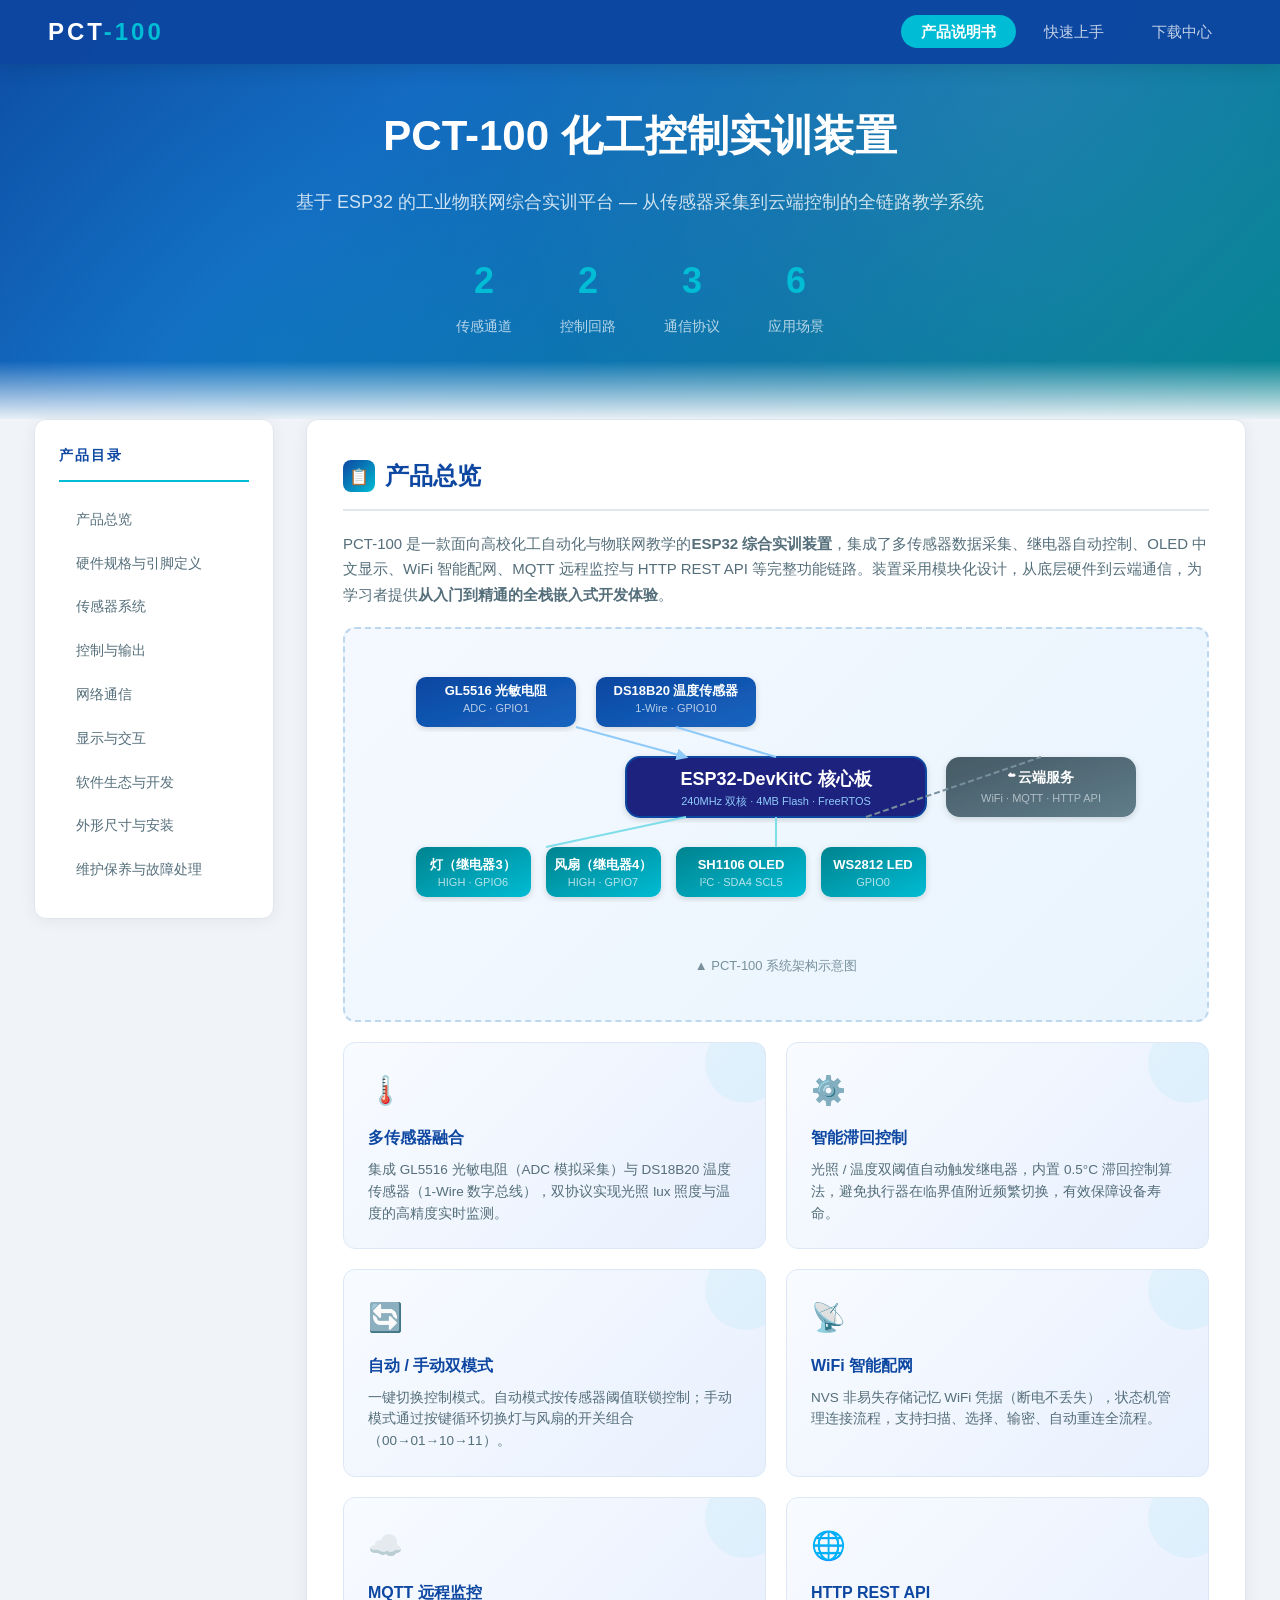
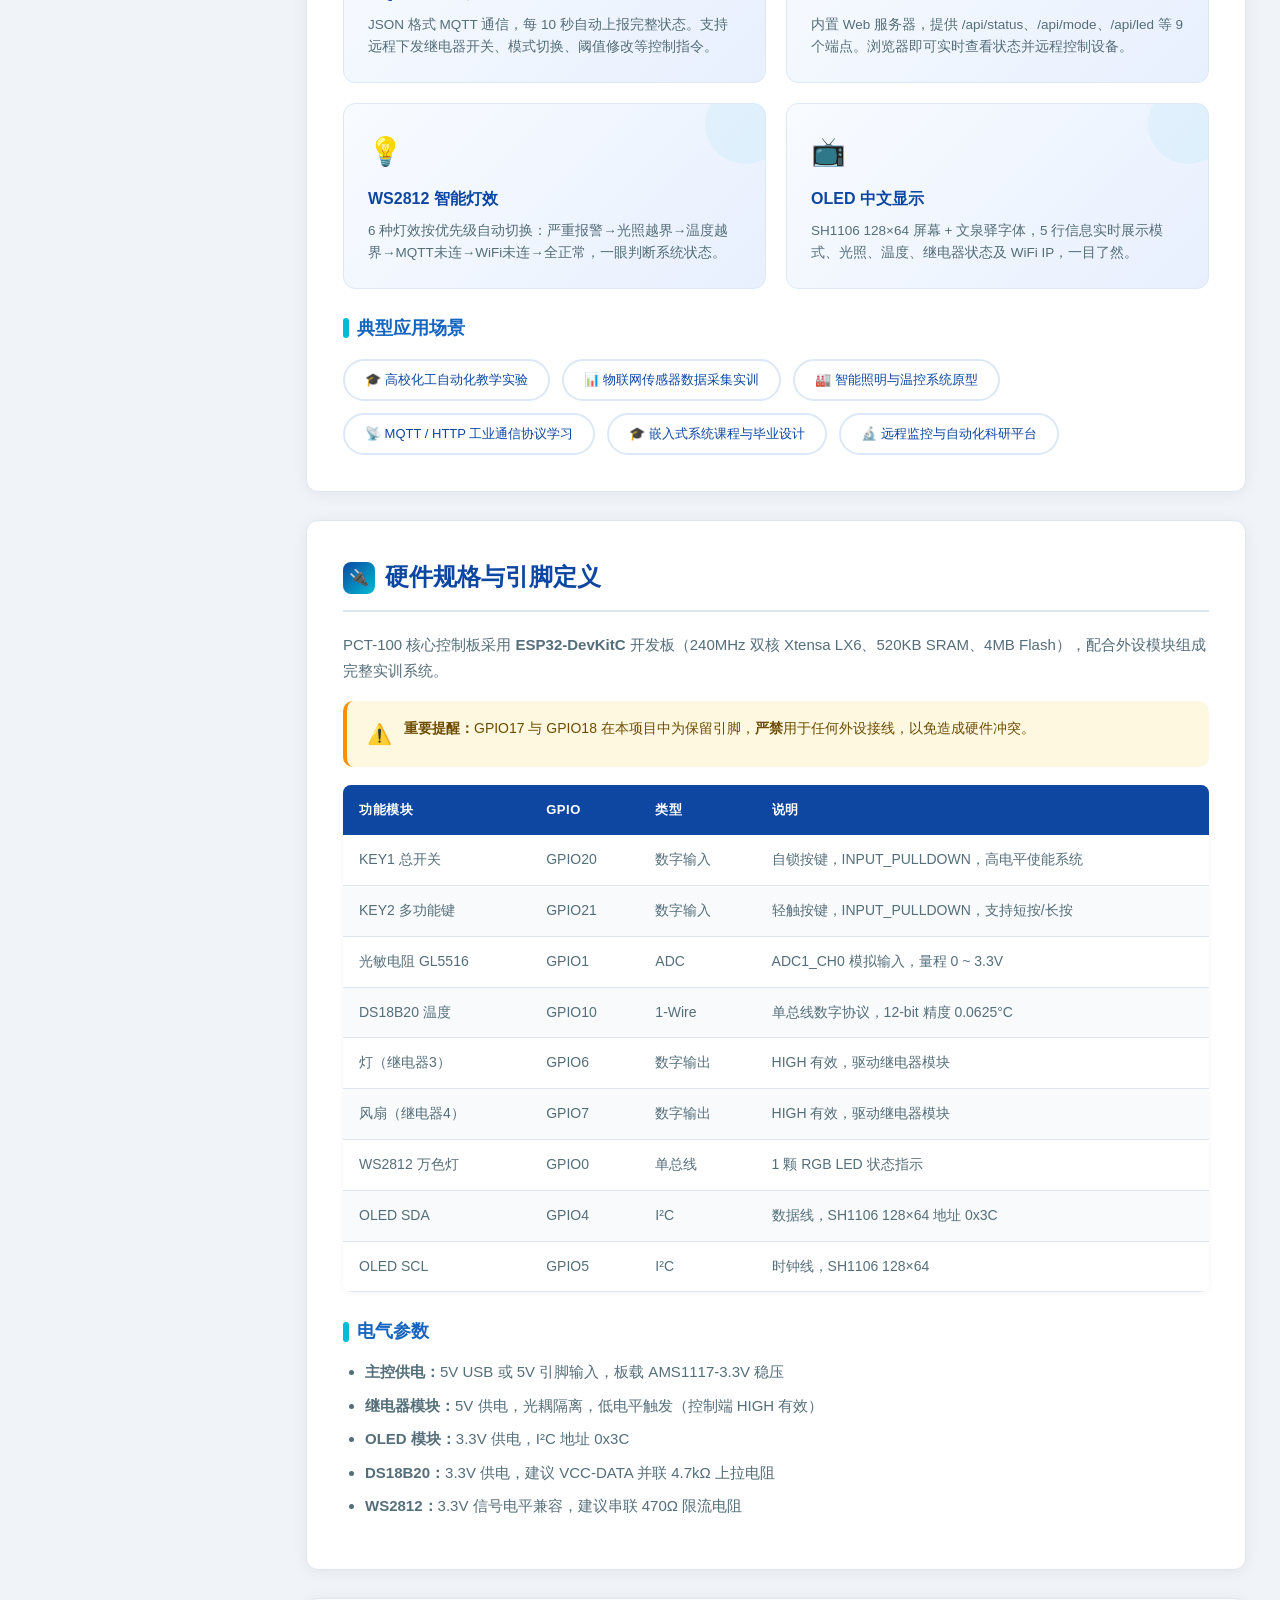
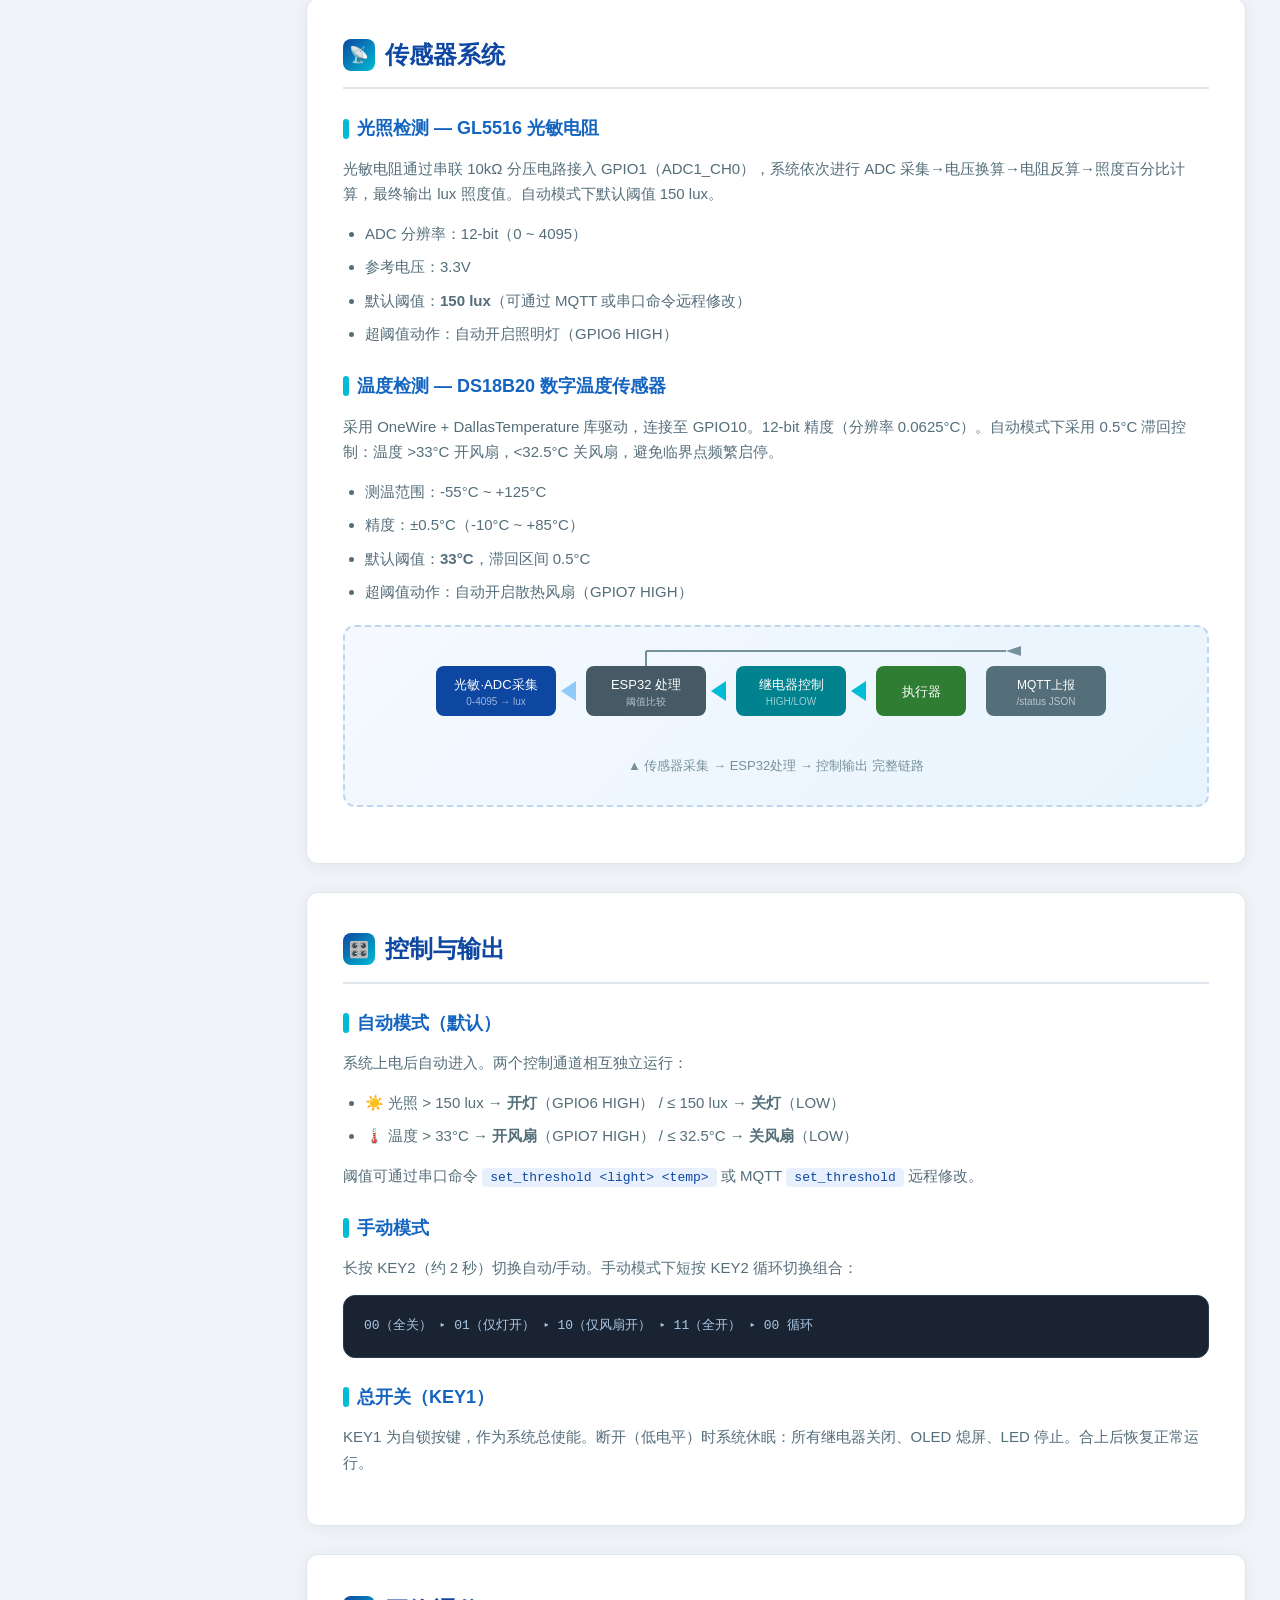
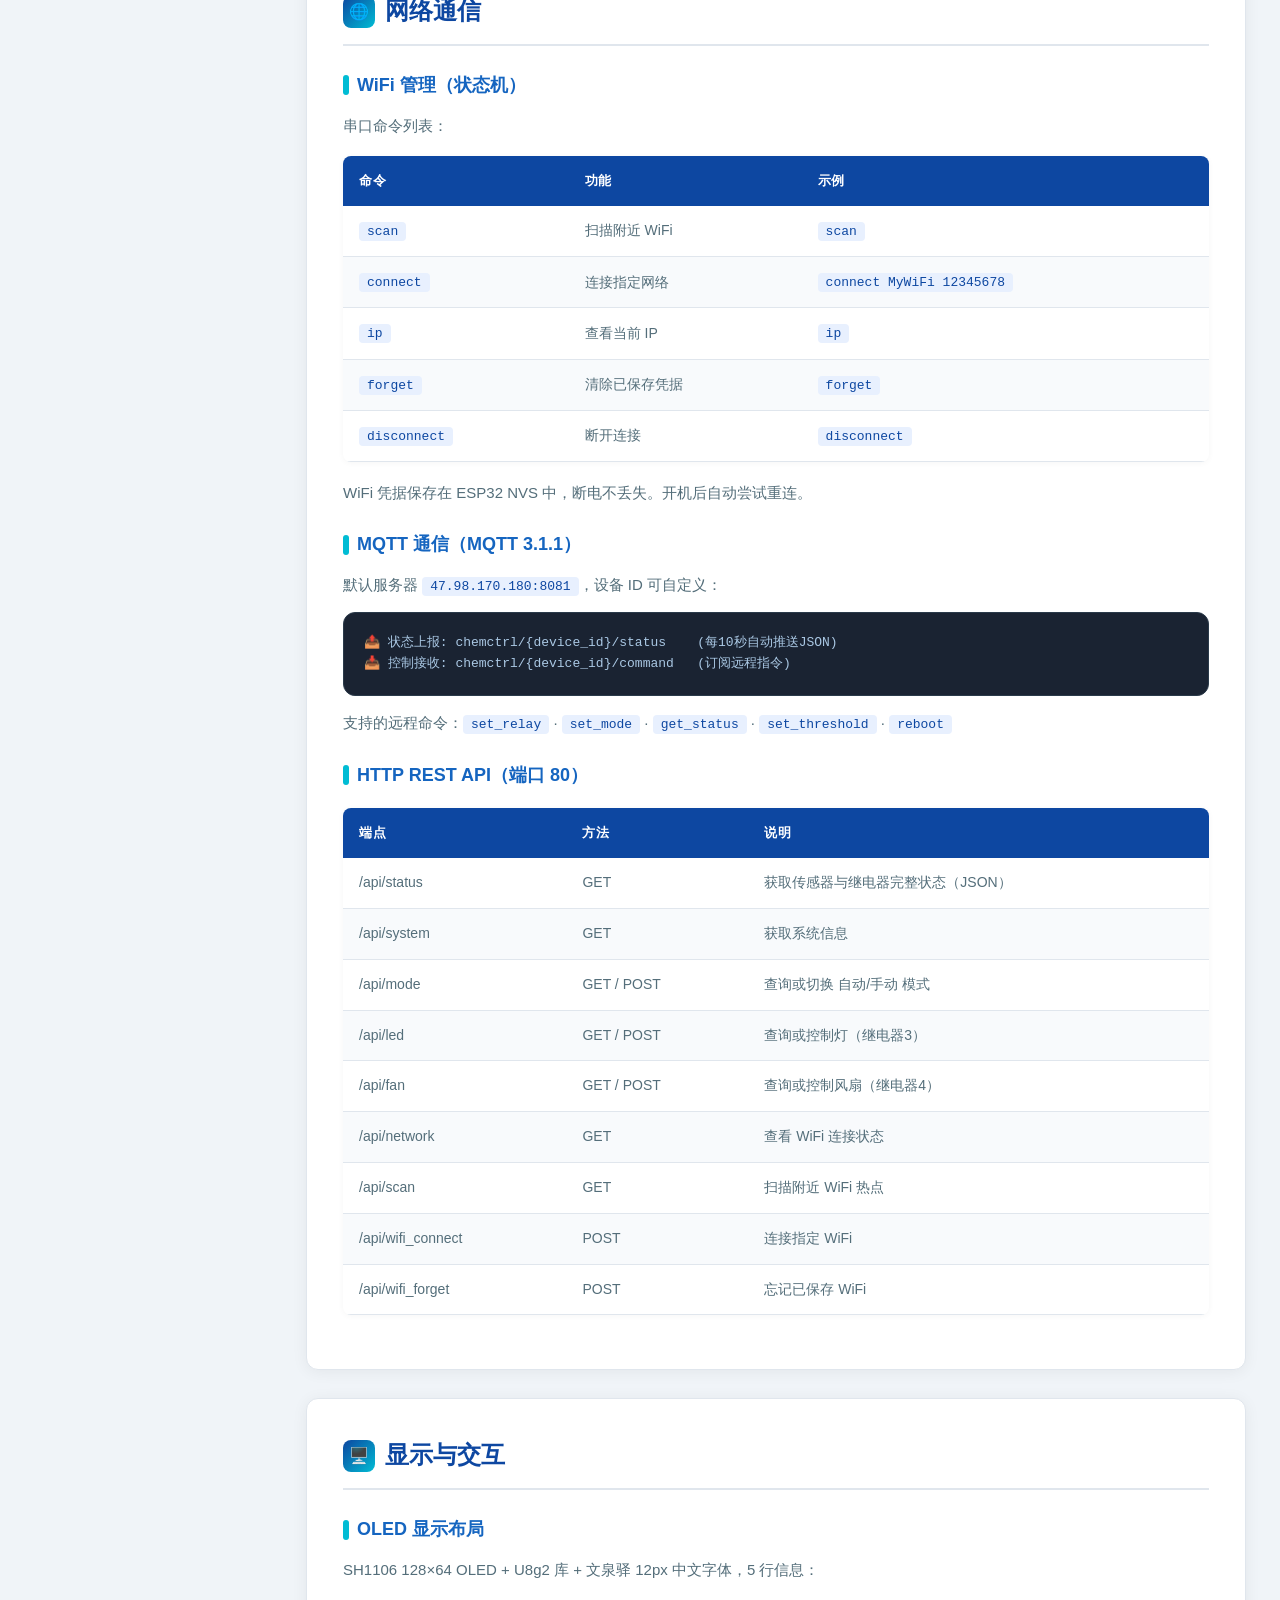
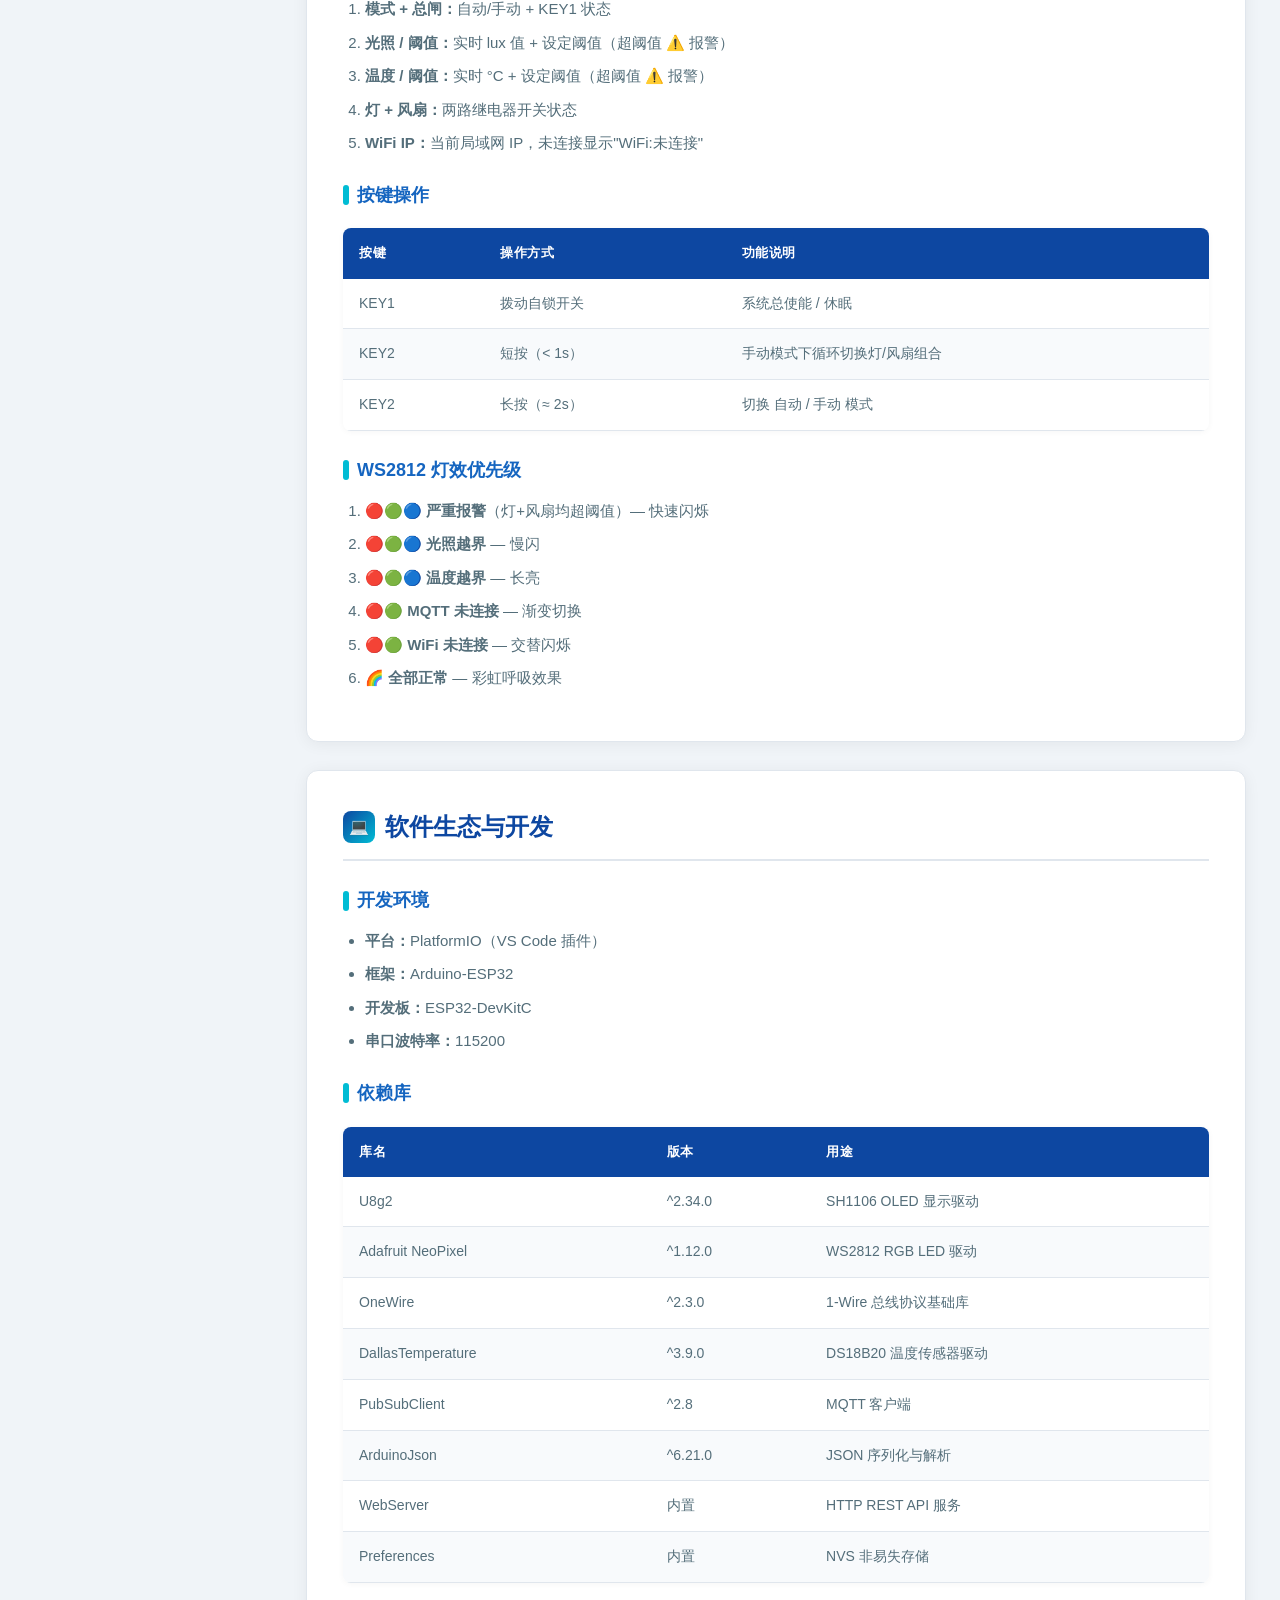
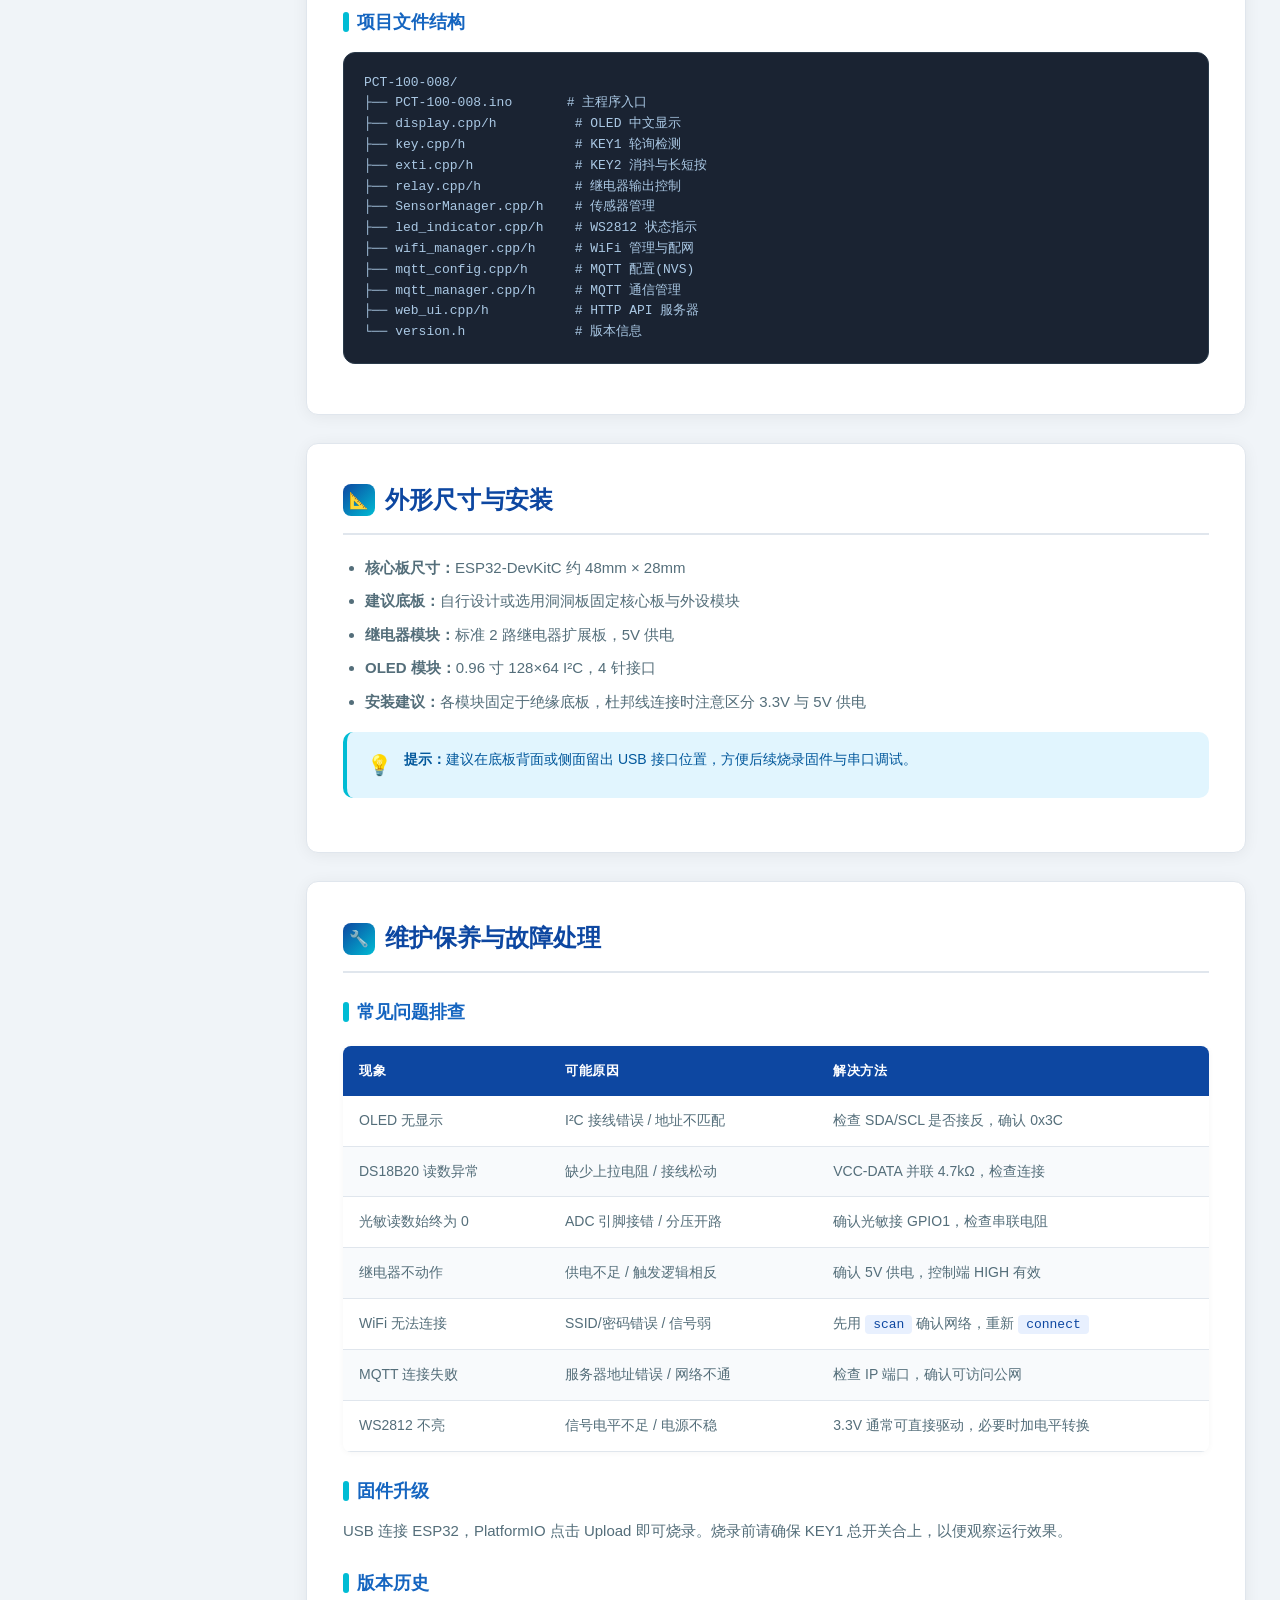
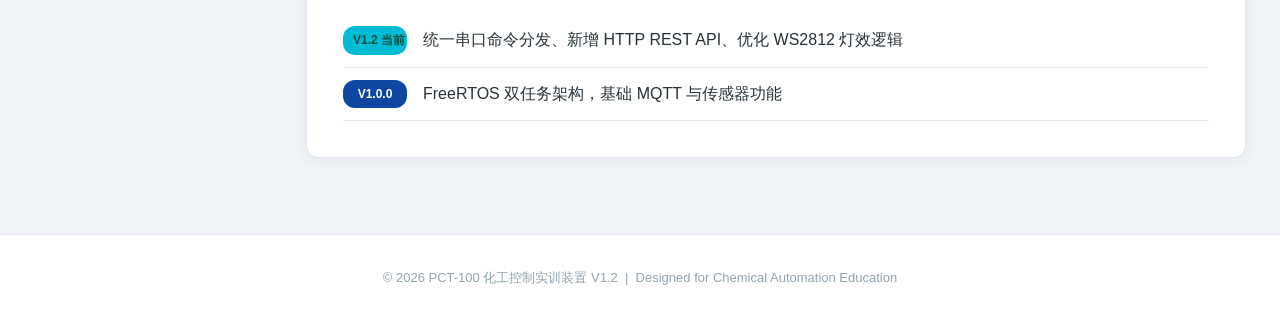
==== commit 259a4faa: "fix: 修复传感器数据流SVG重叠和重复文本问题" ====
--- a/index.html
+++ b/index.html
@@ -228,18 +228,44 @@
 
         <!-- 传感器数据流示意 -->
         <div class="arch-diagram" style="padding:14px 20px;">
-          <svg width="700" height="90" viewBox="0 0 700 90" xmlns="http://www.w3.org/2000/svg">
-            <rect x="10" y="20" width="150" height="50" rx="8" fill="#0d47a1"/><text x="85" y="48" text-anchor="middle" fill="#fff" font-size="13">光敏·ADC采集</text>
-            <text x="85" y="35" text-anchor="middle" fill="#fff" font-size="13">光敏·ADC采集</text>
-            <text x="85" y="52" text-anchor="middle" fill="rgba(255,255,255,0.6)" font-size="10">0–4095 → 电压 → lux</text>
-            <rect x="80" y="20" width="150" height="50" rx="8" fill="#0d47a1"/><text x="155" y="45" text-anchor="middle" fill="#fff" font-size="13">光敏·ADC采集</text>
-            <polygon points="160,45 175,35 175,55" fill="#90caf9"/>
-            <rect x="180" y="20" width="130" height="50" rx="8" fill="#455a64"/><text x="245" y="42" text-anchor="middle" fill="#fff" font-size="13">ESP32 处理</text><text x="245" y="58" text-anchor="middle" fill="#b0bec5" font-size="10">阈值比较</text>
-            <polygon points="310,45 325,40 325,50" fill="#00bcd4"/><polygon points="310,45 325,40 325,50" fill="#00bcd4"/>
-            <rect x="330" y="20" width="110" height="50" rx="8" fill="#00838f"/><text x="385" y="42" text-anchor="middle" fill="#fff" font-size="13">继电器控制</text><text x="385" y="58" text-anchor="middle" fill="rgba(255,255,255,0.6)" font-size="10">HIGH/LOW</text>
-            <polygon points="440,45 455,40 455,50" fill="#00bcd4"/>
-            <rect x="460" y="20" width="100" height="50" rx="8" fill="#2e7d32"/><text x="510" y="45" text-anchor="middle" fill="#fff" font-size="13">执行器</text>
-            <rect x="570" y="15" width="120" height="60" rx="8" fill="#546e7a"/><text x="630" y="40" text-anchor="middle" fill="#fff" font-size="12">MQTT上报</text><text x="630" y="58" text-anchor="middle" fill="rgba(255,255,255,0.6)" font-size="10">/status JSON</text>
+          <svg width="700" height="100" viewBox="0 0 700 100" xmlns="http://www.w3.org/2000/svg">
+            <!-- 传感器 -->
+            <rect x="10" y="25" width="120" height="50" rx="8" fill="#0d47a1"/>
+            <text x="70" y="48" text-anchor="middle" fill="#fff" font-size="13">光敏·ADC采集</text>
+            <text x="70" y="64" text-anchor="middle" fill="rgba(255,255,255,0.6)" font-size="10">0-4095 → lux</text>
+            
+            <!-- 箭头1 -->
+            <polygon points="135,50 150,40 150,60" fill="#90caf9"/>
+            
+            <!-- ESP32处理 -->
+            <rect x="160" y="25" width="120" height="50" rx="8" fill="#455a64"/>
+            <text x="220" y="48" text-anchor="middle" fill="#fff" font-size="13">ESP32 处理</text>
+            <text x="220" y="64" text-anchor="middle" fill="#b0bec5" font-size="10">阈值比较</text>
+            
+            <!-- 箭头2 -->
+            <polygon points="285,50 300,40 300,60" fill="#00bcd4"/>
+            
+            <!-- 继电器控制 -->
+            <rect x="310" y="25" width="110" height="50" rx="8" fill="#00838f"/>
+            <text x="365" y="48" text-anchor="middle" fill="#fff" font-size="13">继电器控制</text>
+            <text x="365" y="64" text-anchor="middle" fill="rgba(255,255,255,0.6)" font-size="10">HIGH/LOW</text>
+            
+            <!-- 箭头3 -->
+            <polygon points="425,50 440,40 440,60" fill="#00bcd4"/>
+            
+            <!-- 执行器 -->
+            <rect x="450" y="25" width="90" height="50" rx="8" fill="#2e7d32"/>
+            <text x="495" y="55" text-anchor="middle" fill="#fff" font-size="13">执行器</text>
+            
+            <!-- 箭头4（MQTT分支） -->
+            <line x1="220" y1="25" x2="220" y2="10" stroke="#78909c" stroke-width="2"/>
+            <line x1="220" y1="10" x2="580" y2="10" stroke="#78909c" stroke-width="2"/>
+            <polygon points="580,10 595,5 595,15" fill="#78909c"/>
+            
+            <!-- MQTT上报 -->
+            <rect x="560" y="25" width="120" height="50" rx="8" fill="#546e7a"/>
+            <text x="620" y="48" text-anchor="middle" fill="#fff" font-size="12">MQTT上报</text>
+            <text x="620" y="64" text-anchor="middle" fill="rgba(255,255,255,0.6)" font-size="10">/status JSON</text>
           </svg>
           <p style="margin-top:6px; color:#78909c; font-size:13px;">▲ 传感器采集 → ESP32处理 → 控制输出 完整链路</p>
         </div>
